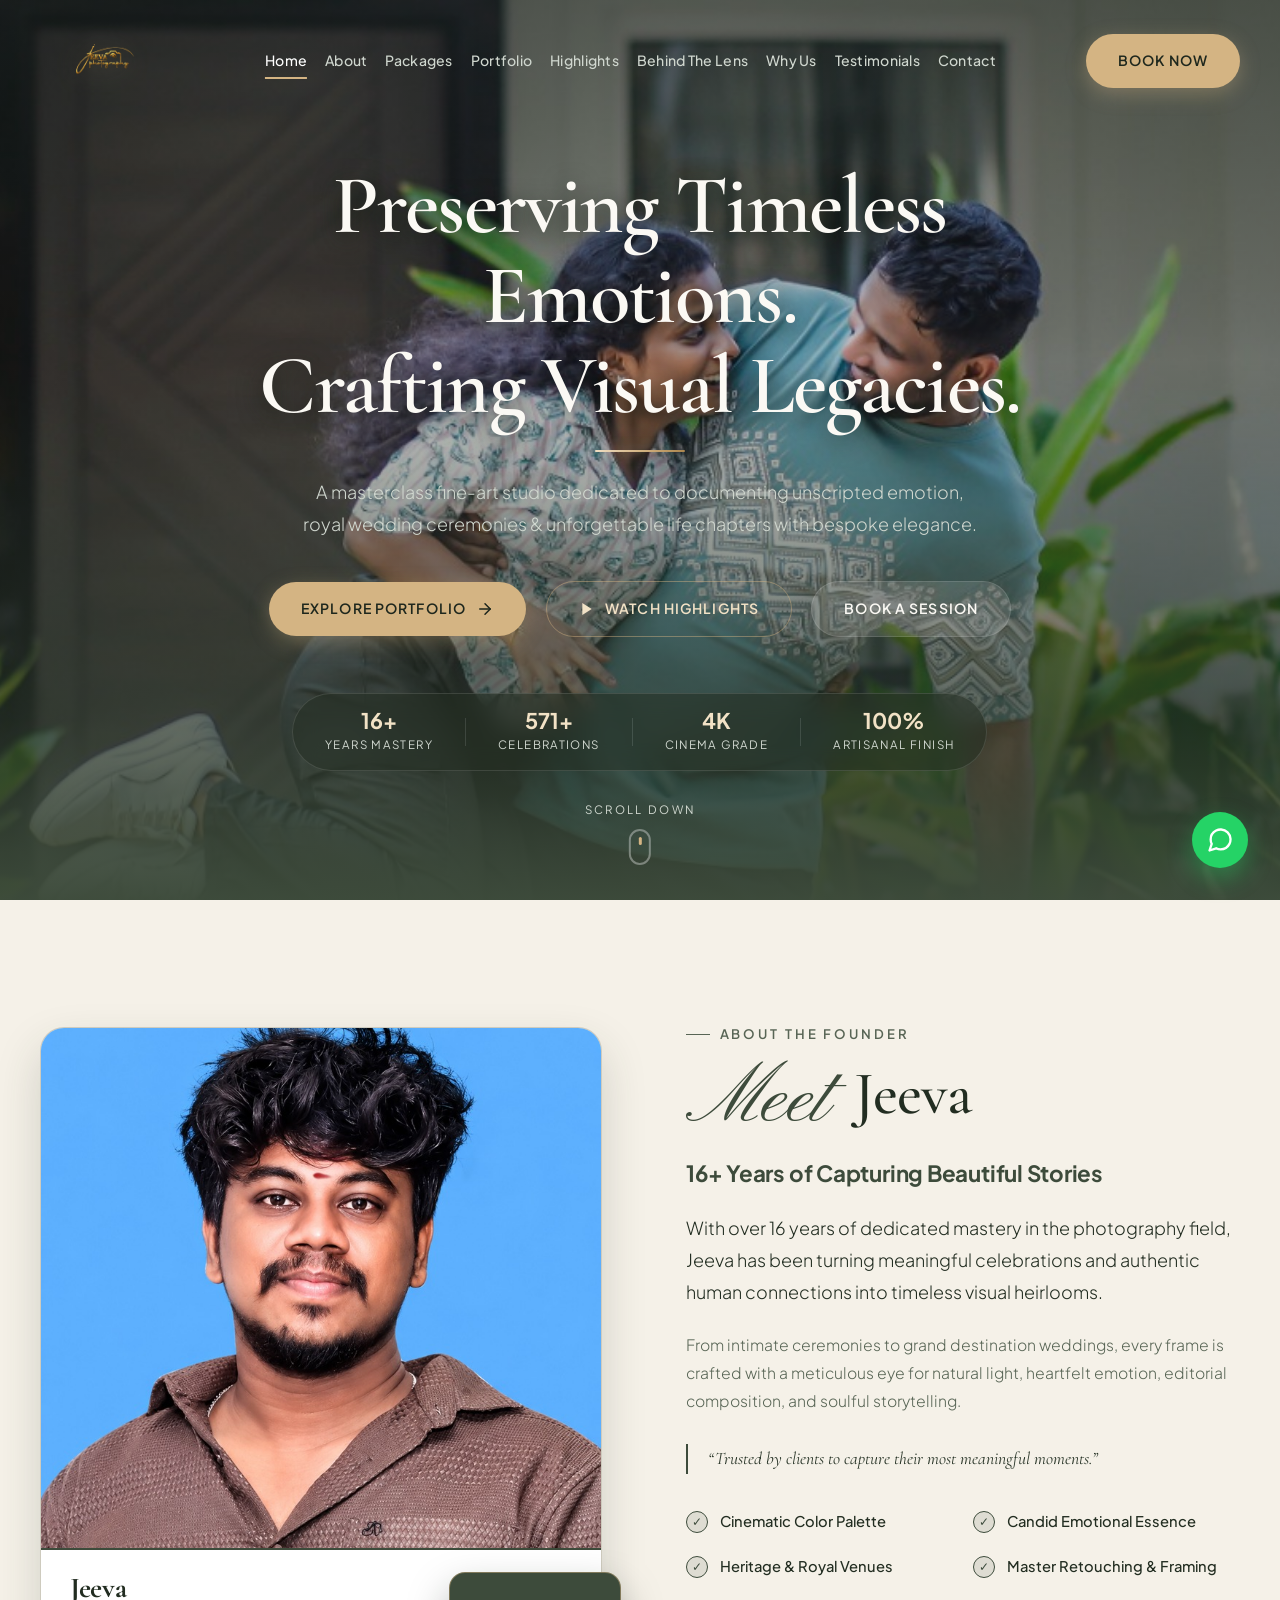
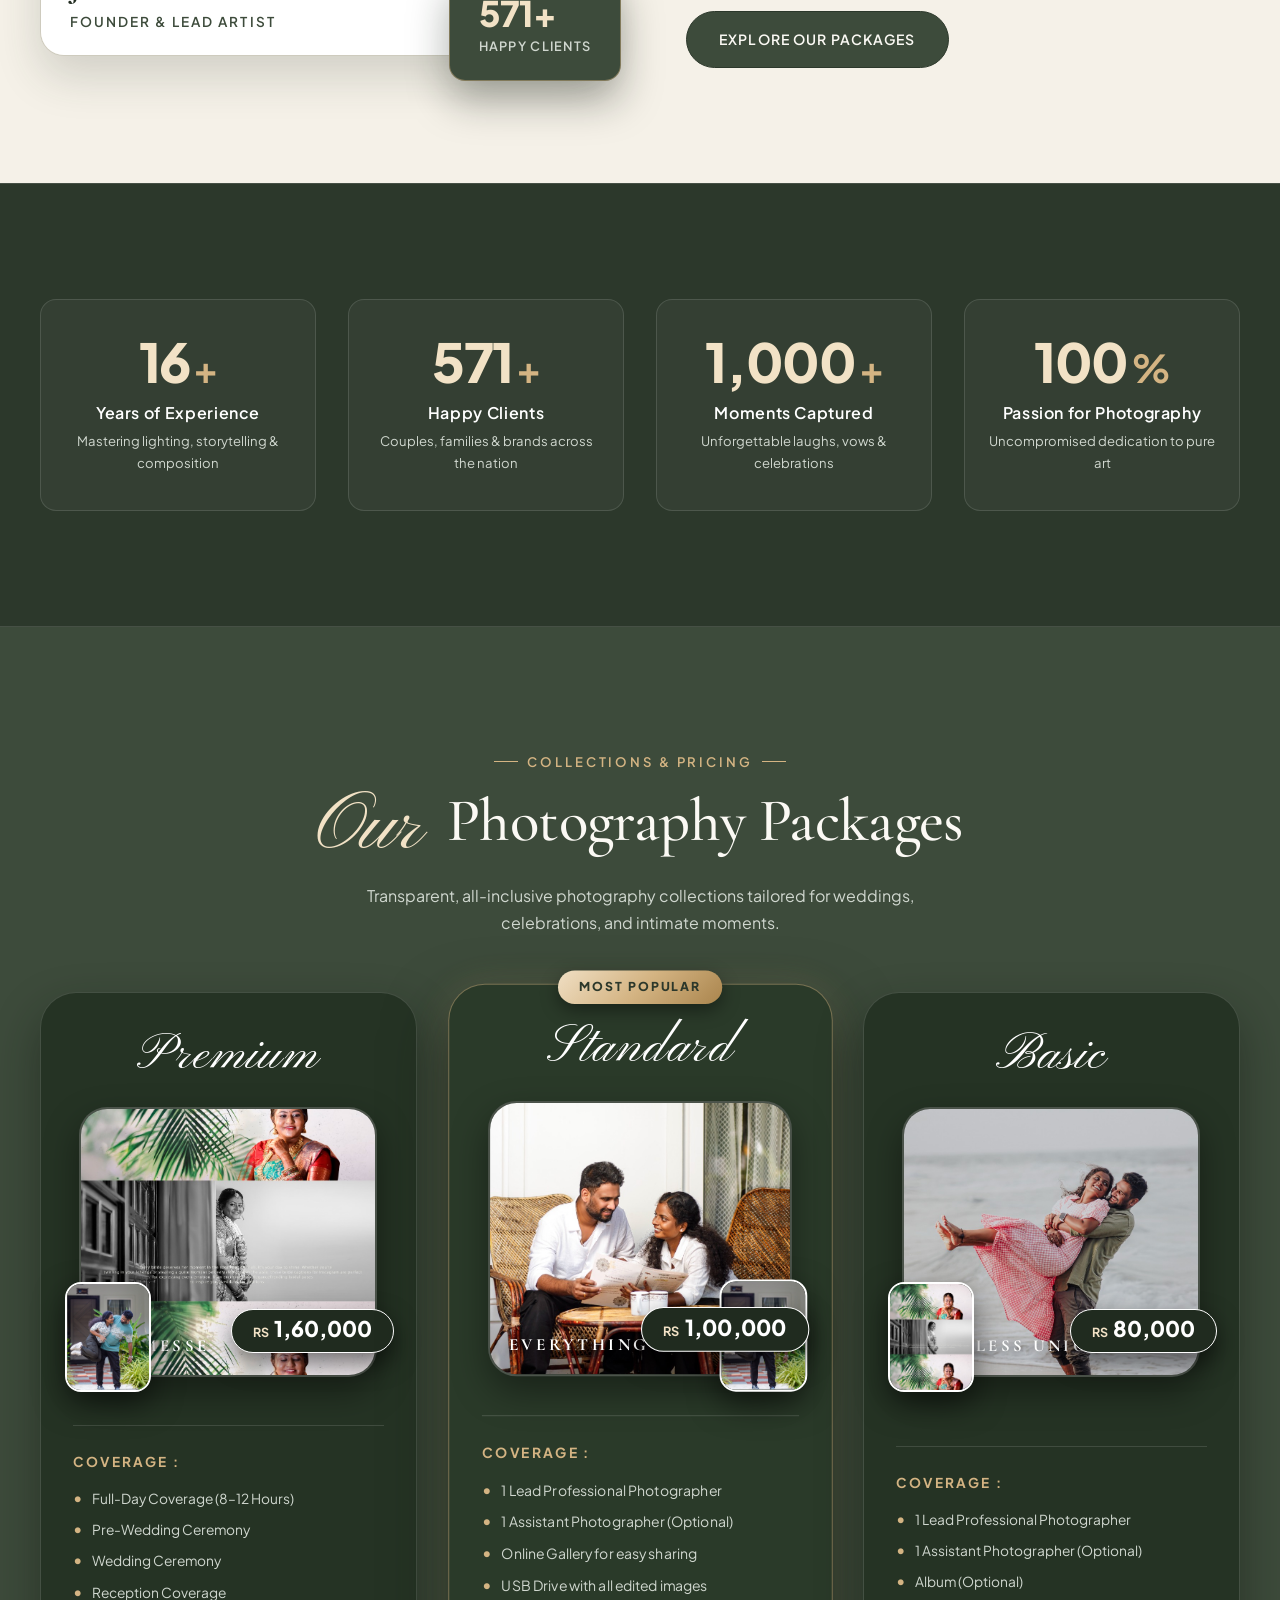
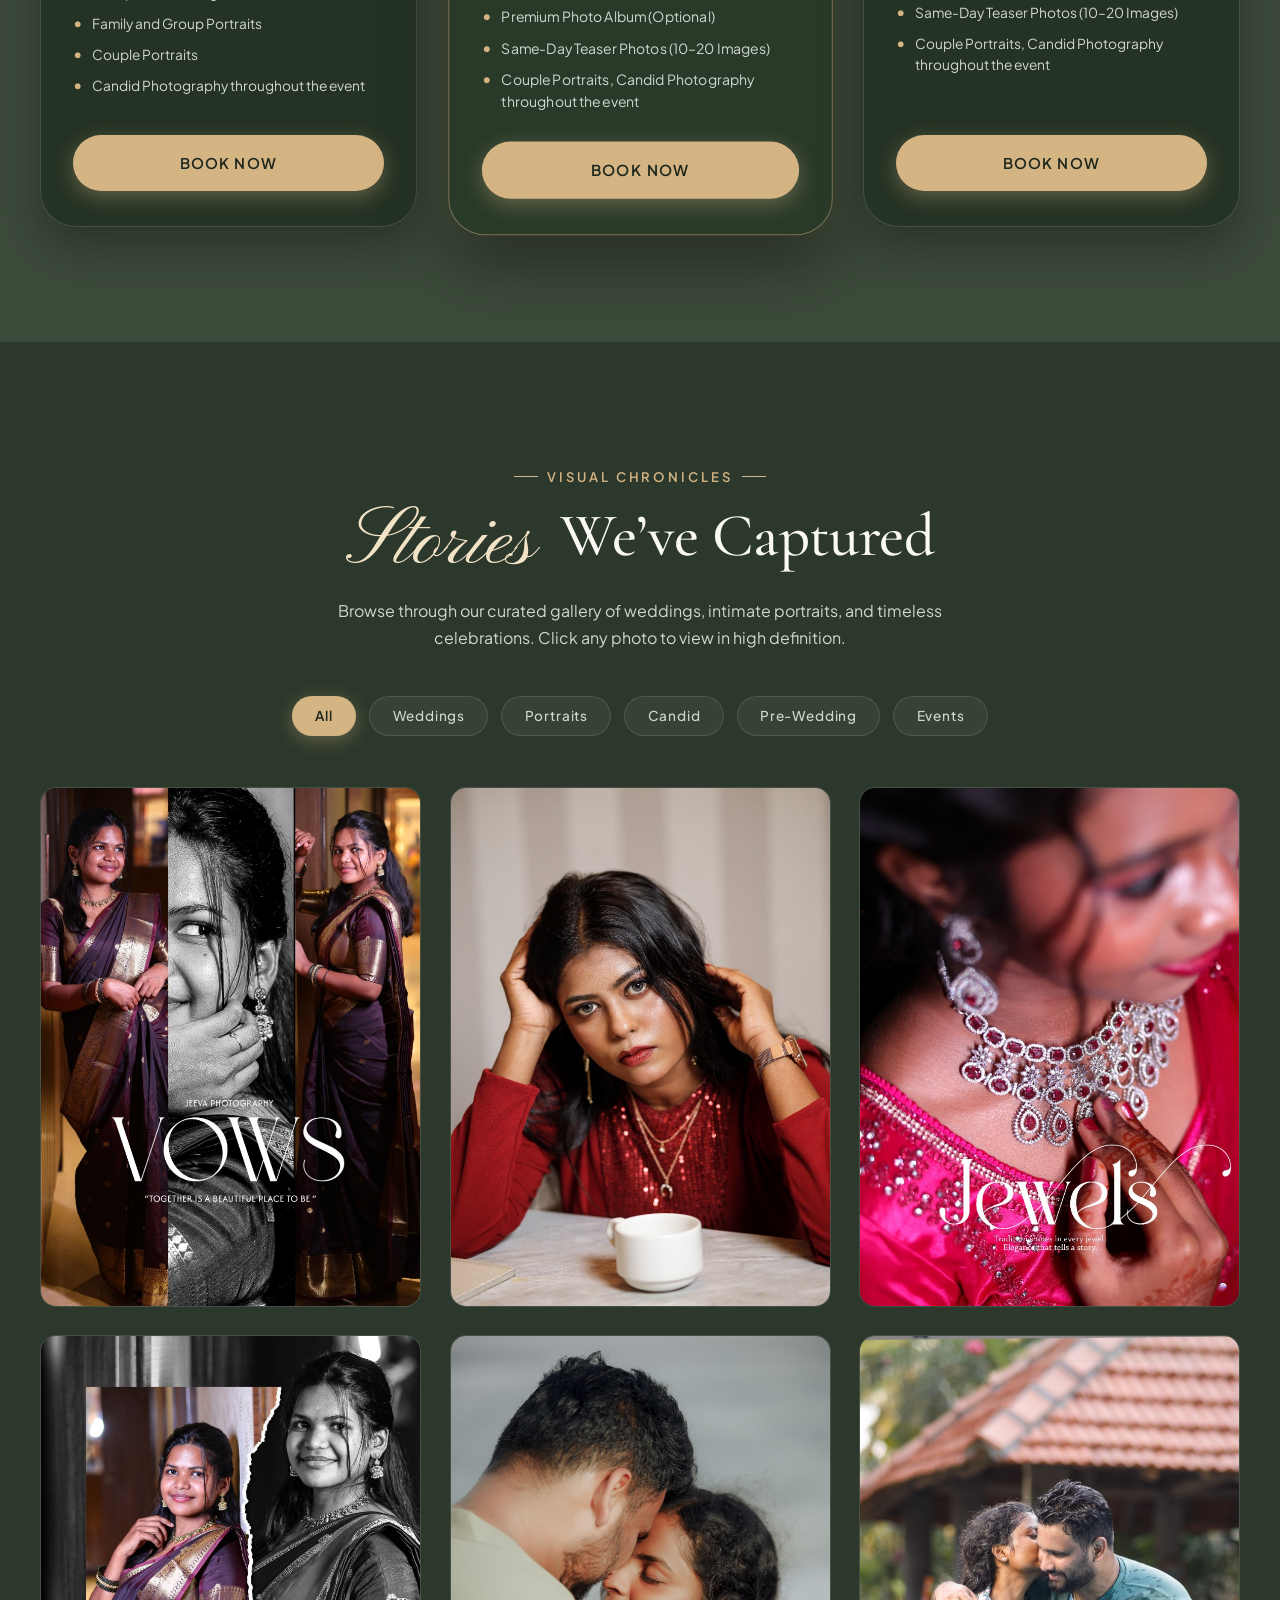
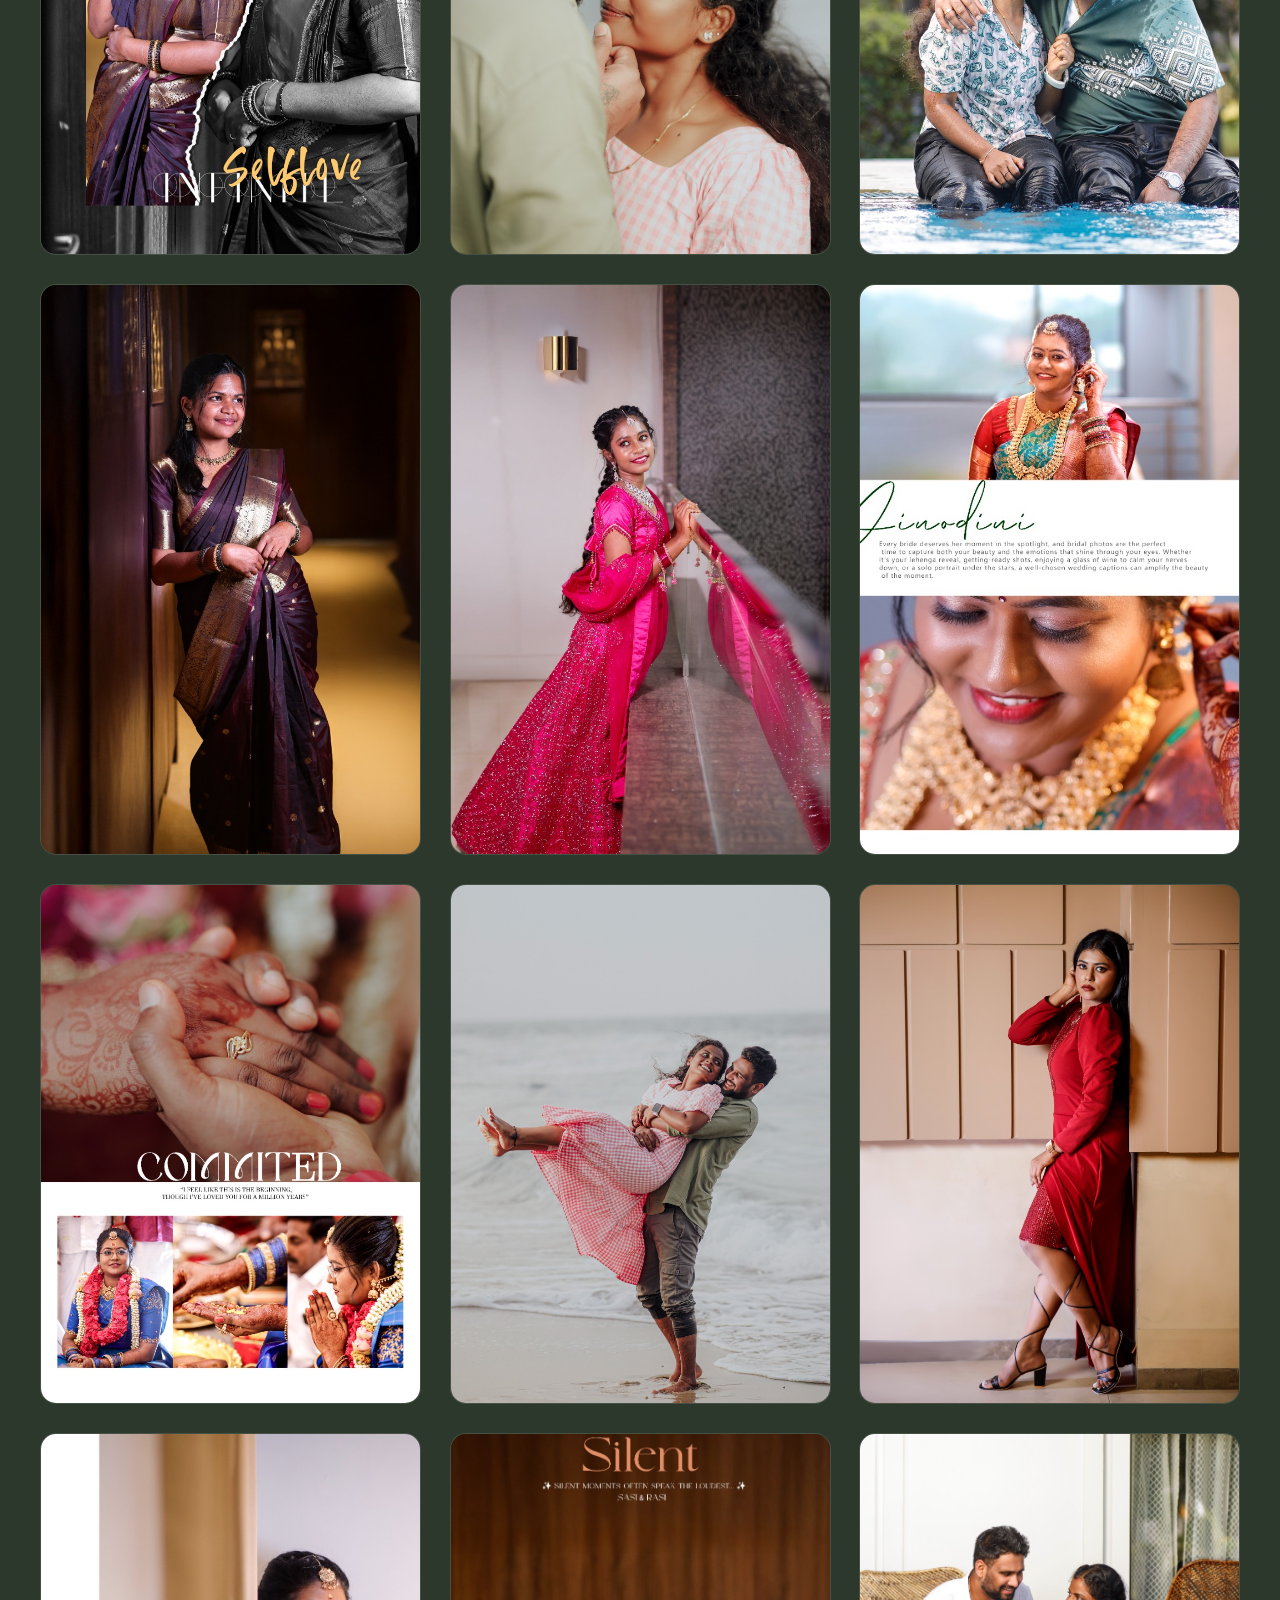
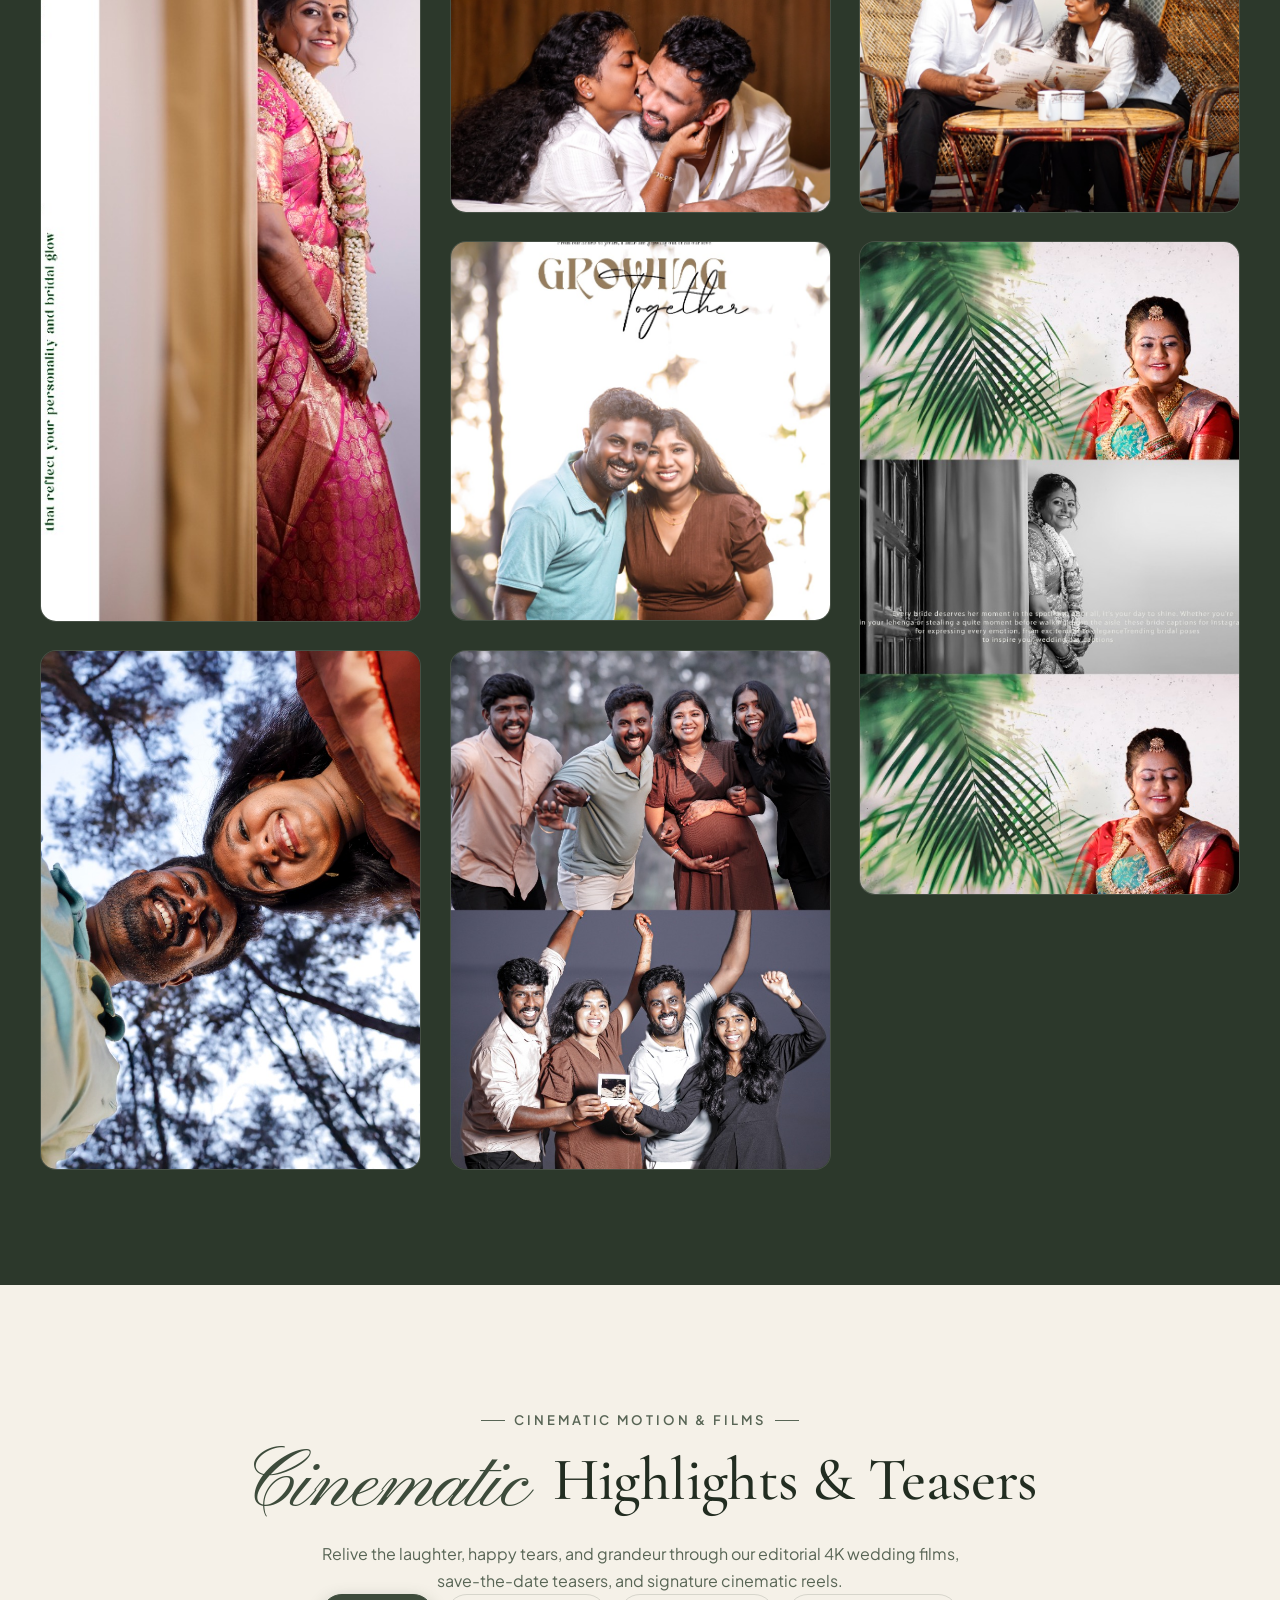
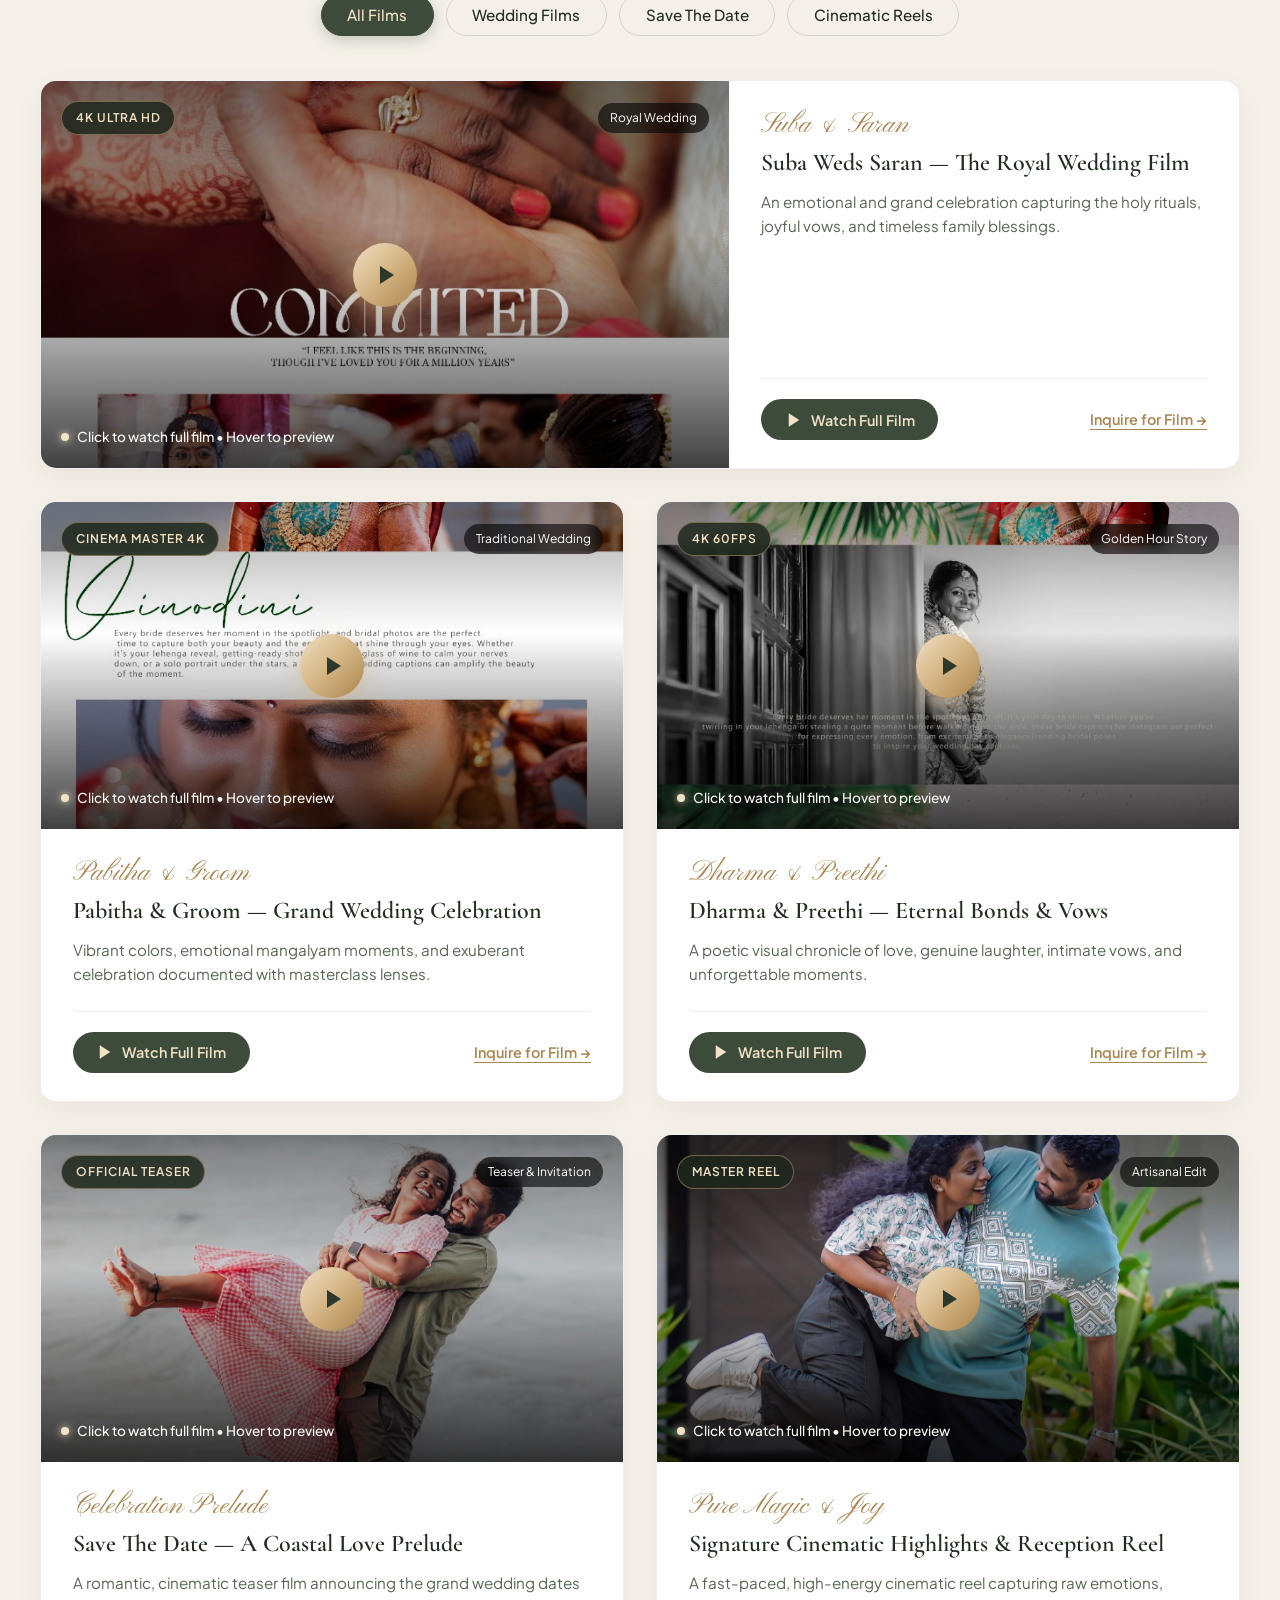
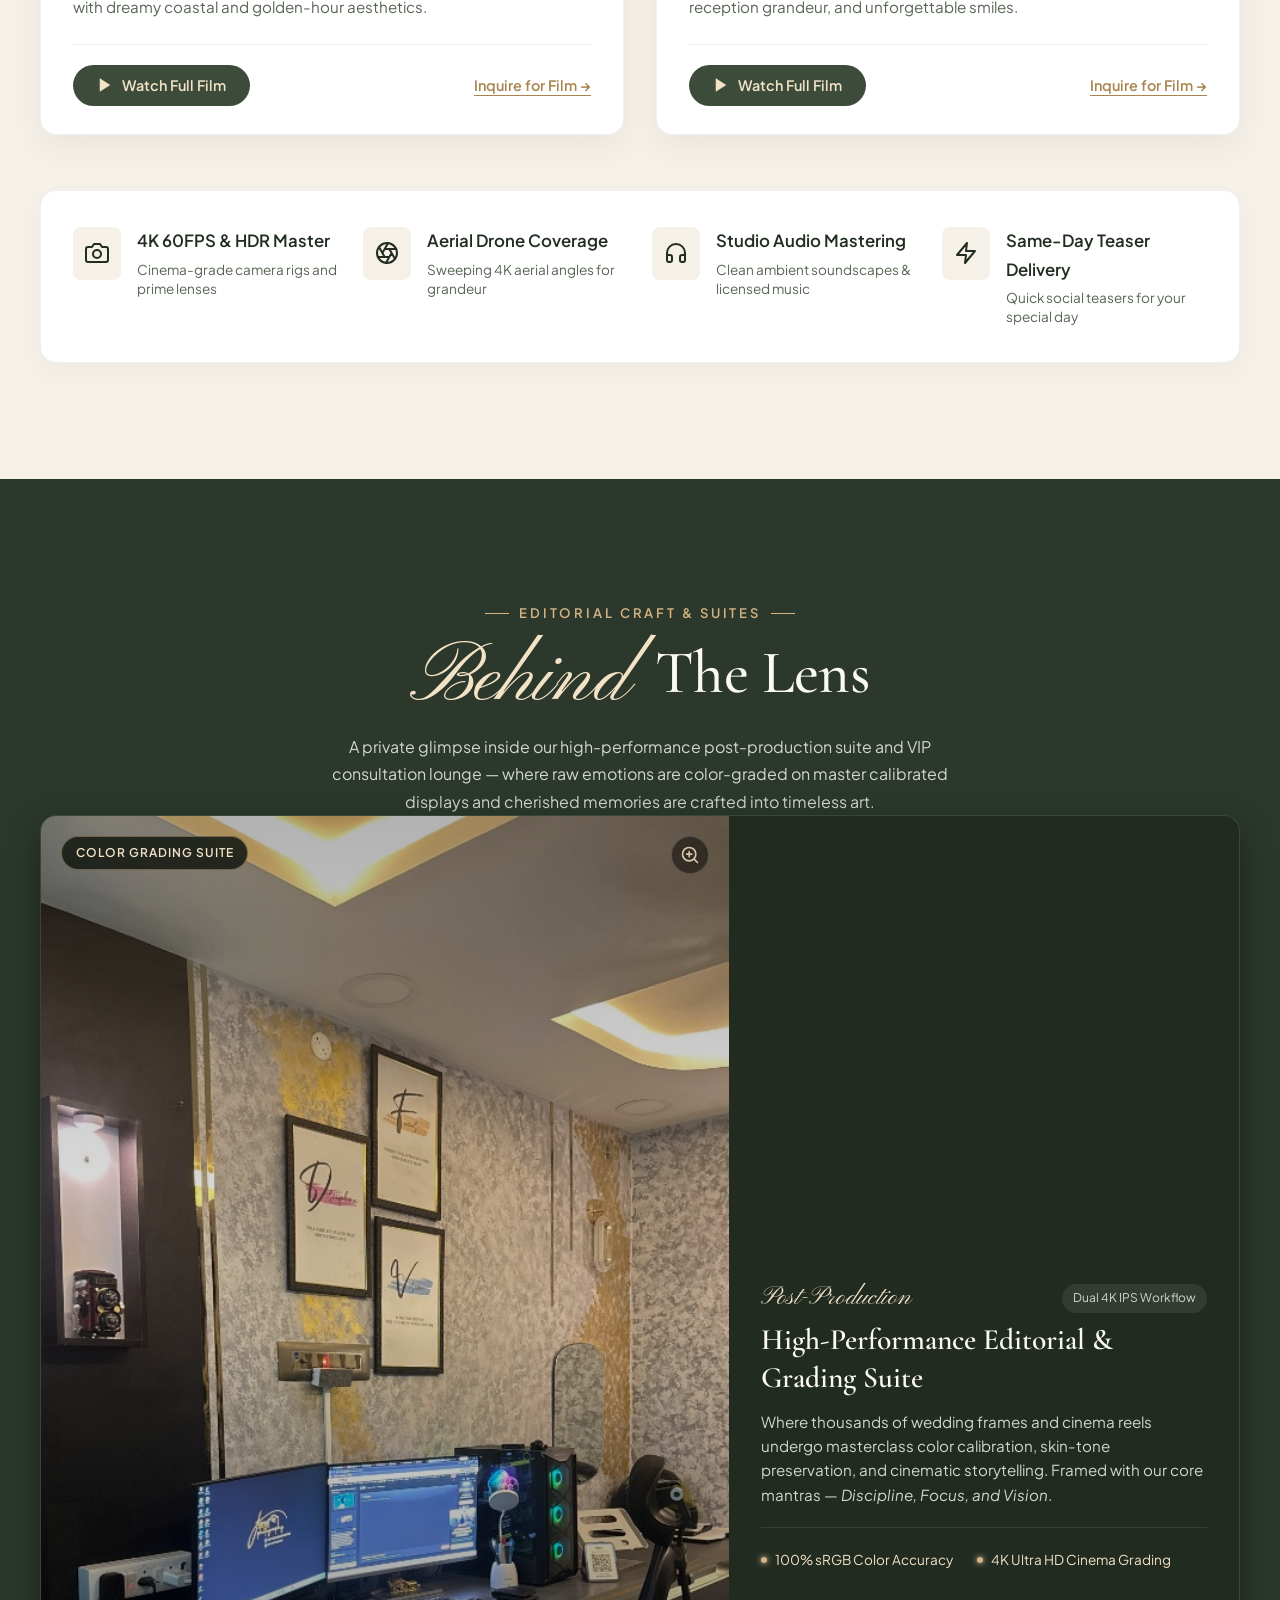
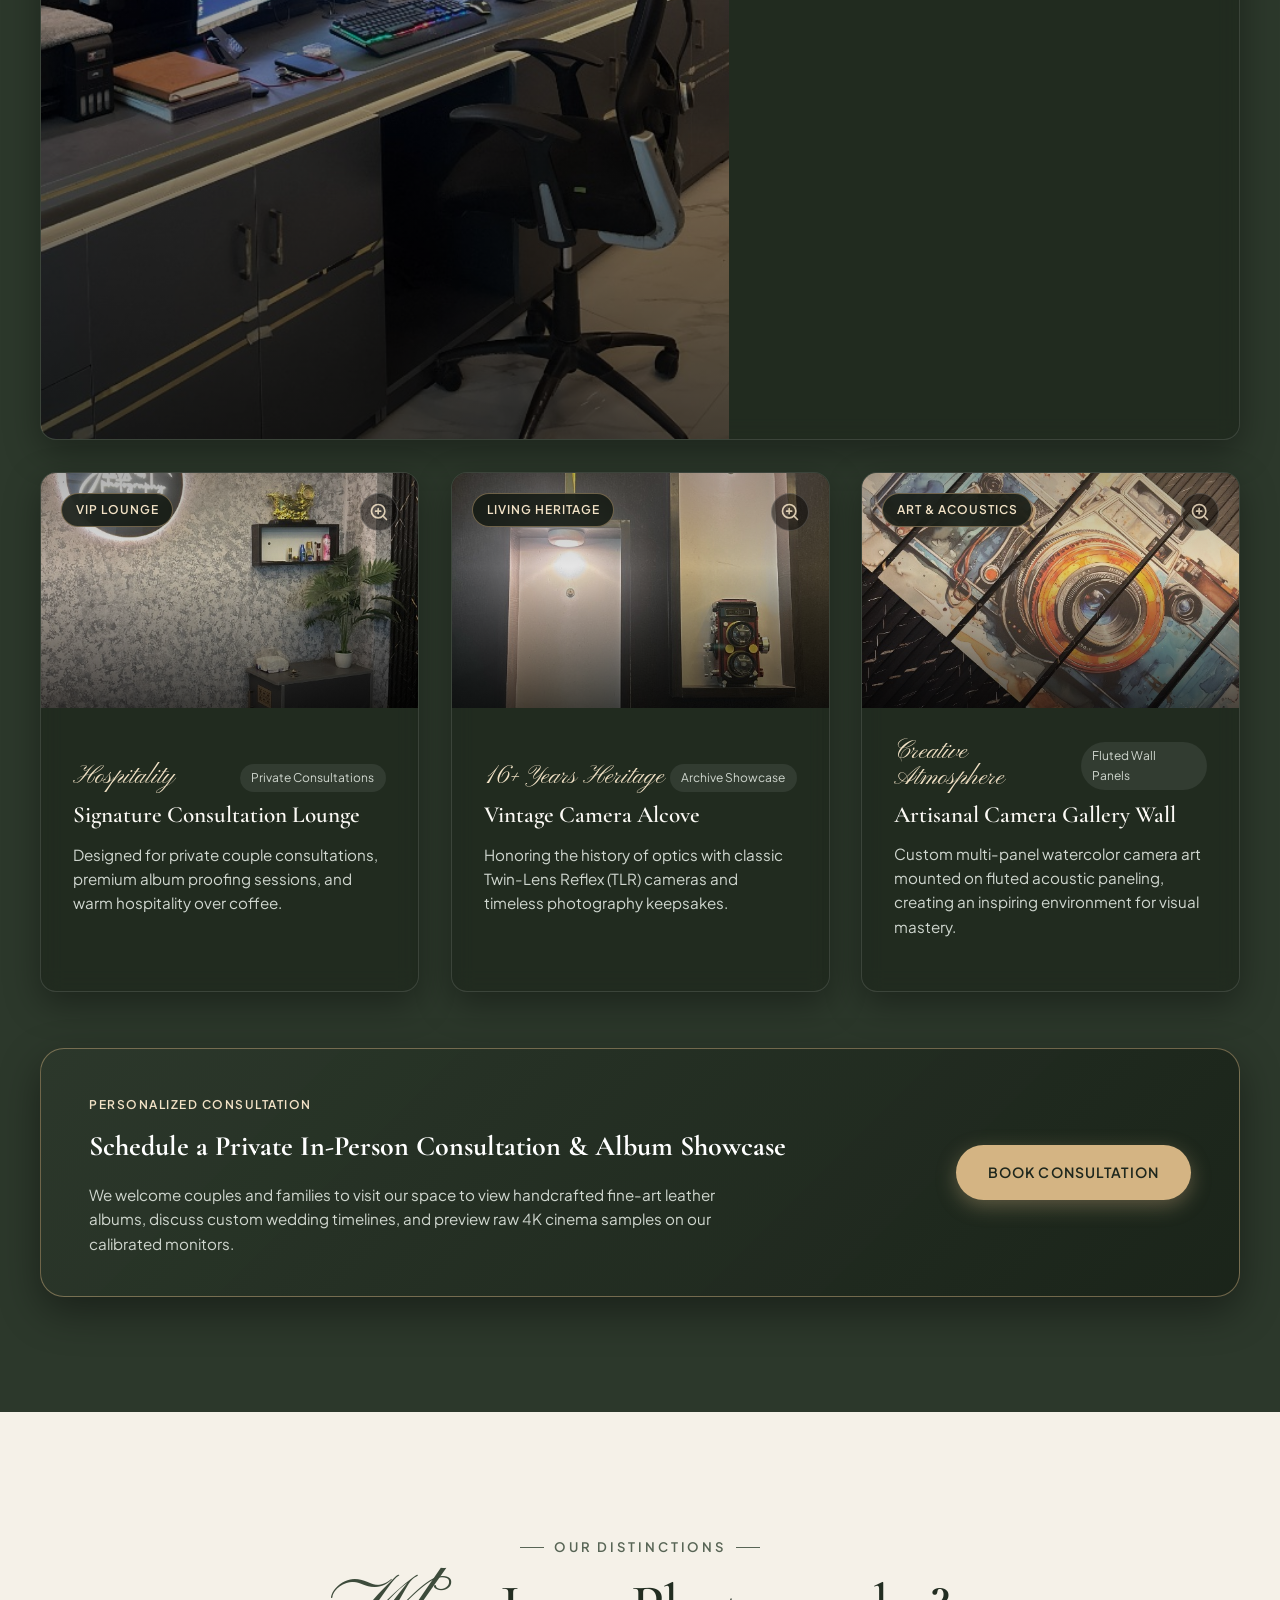
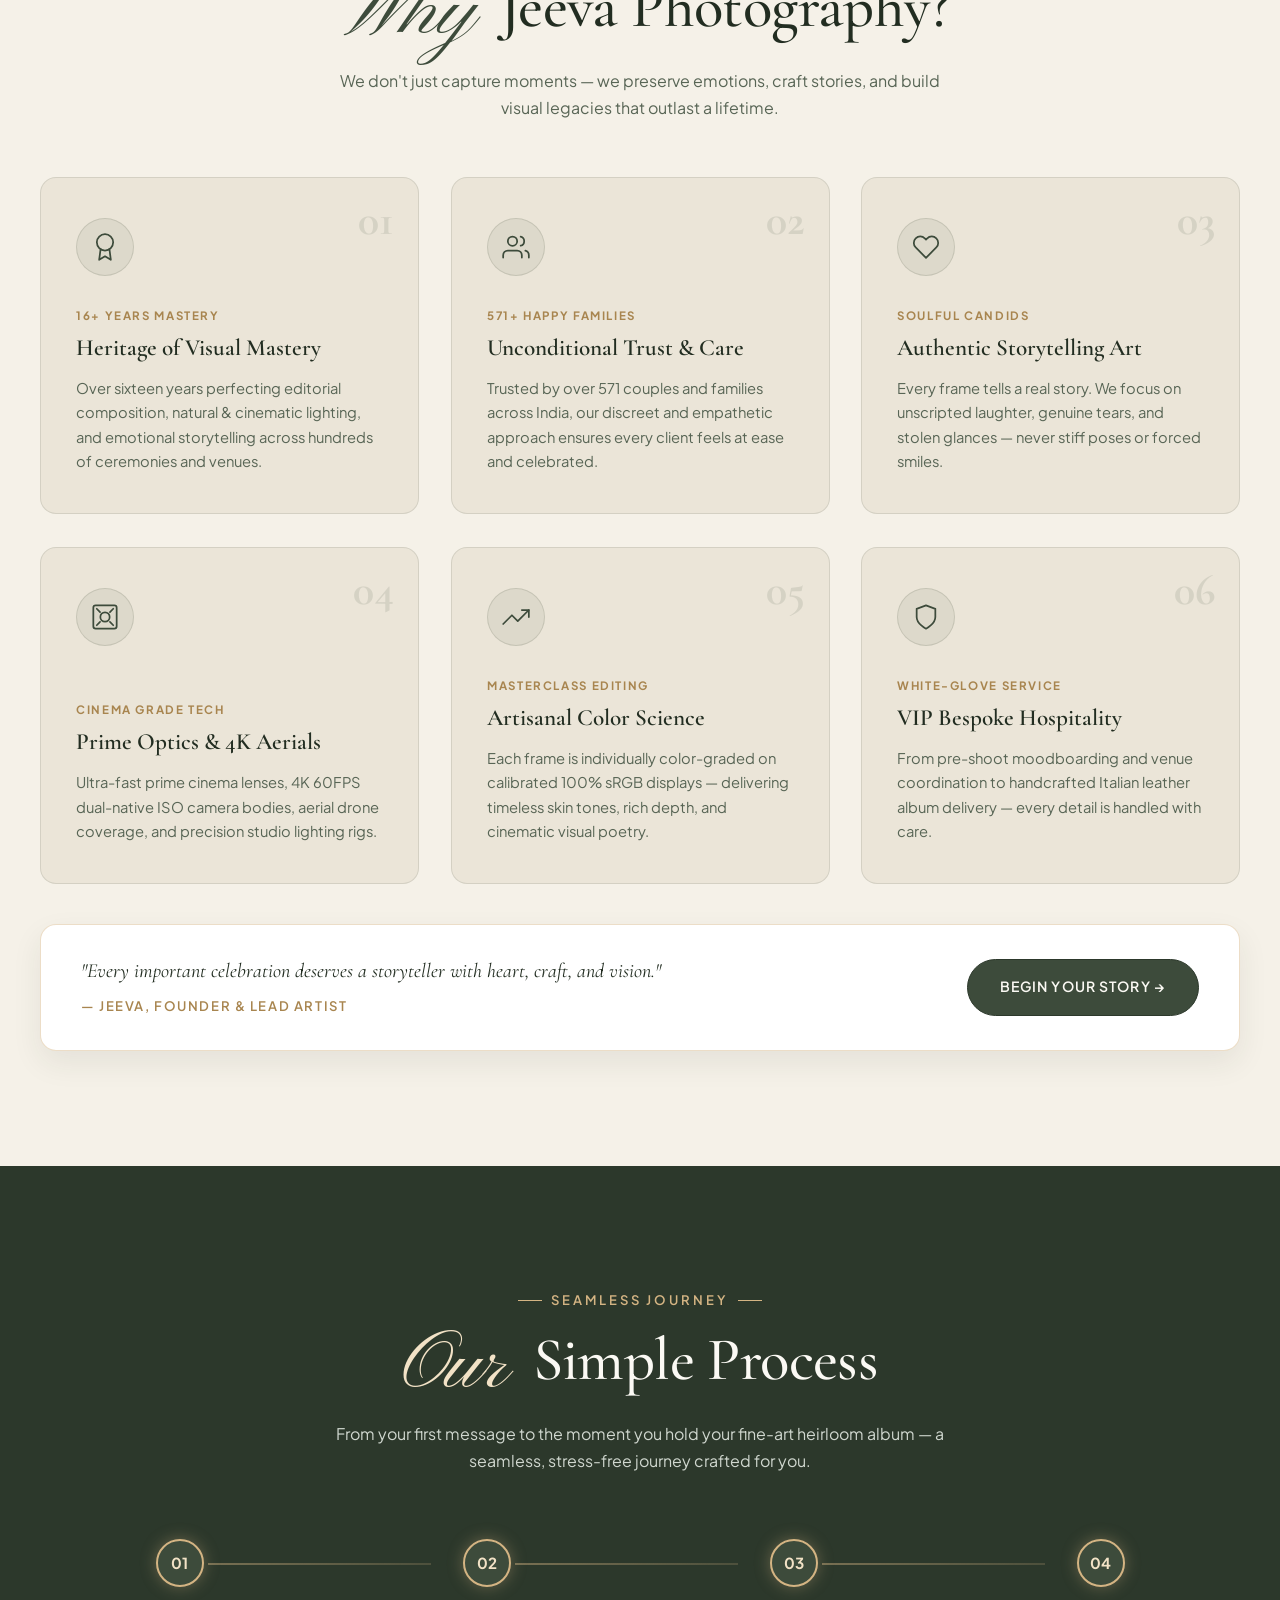
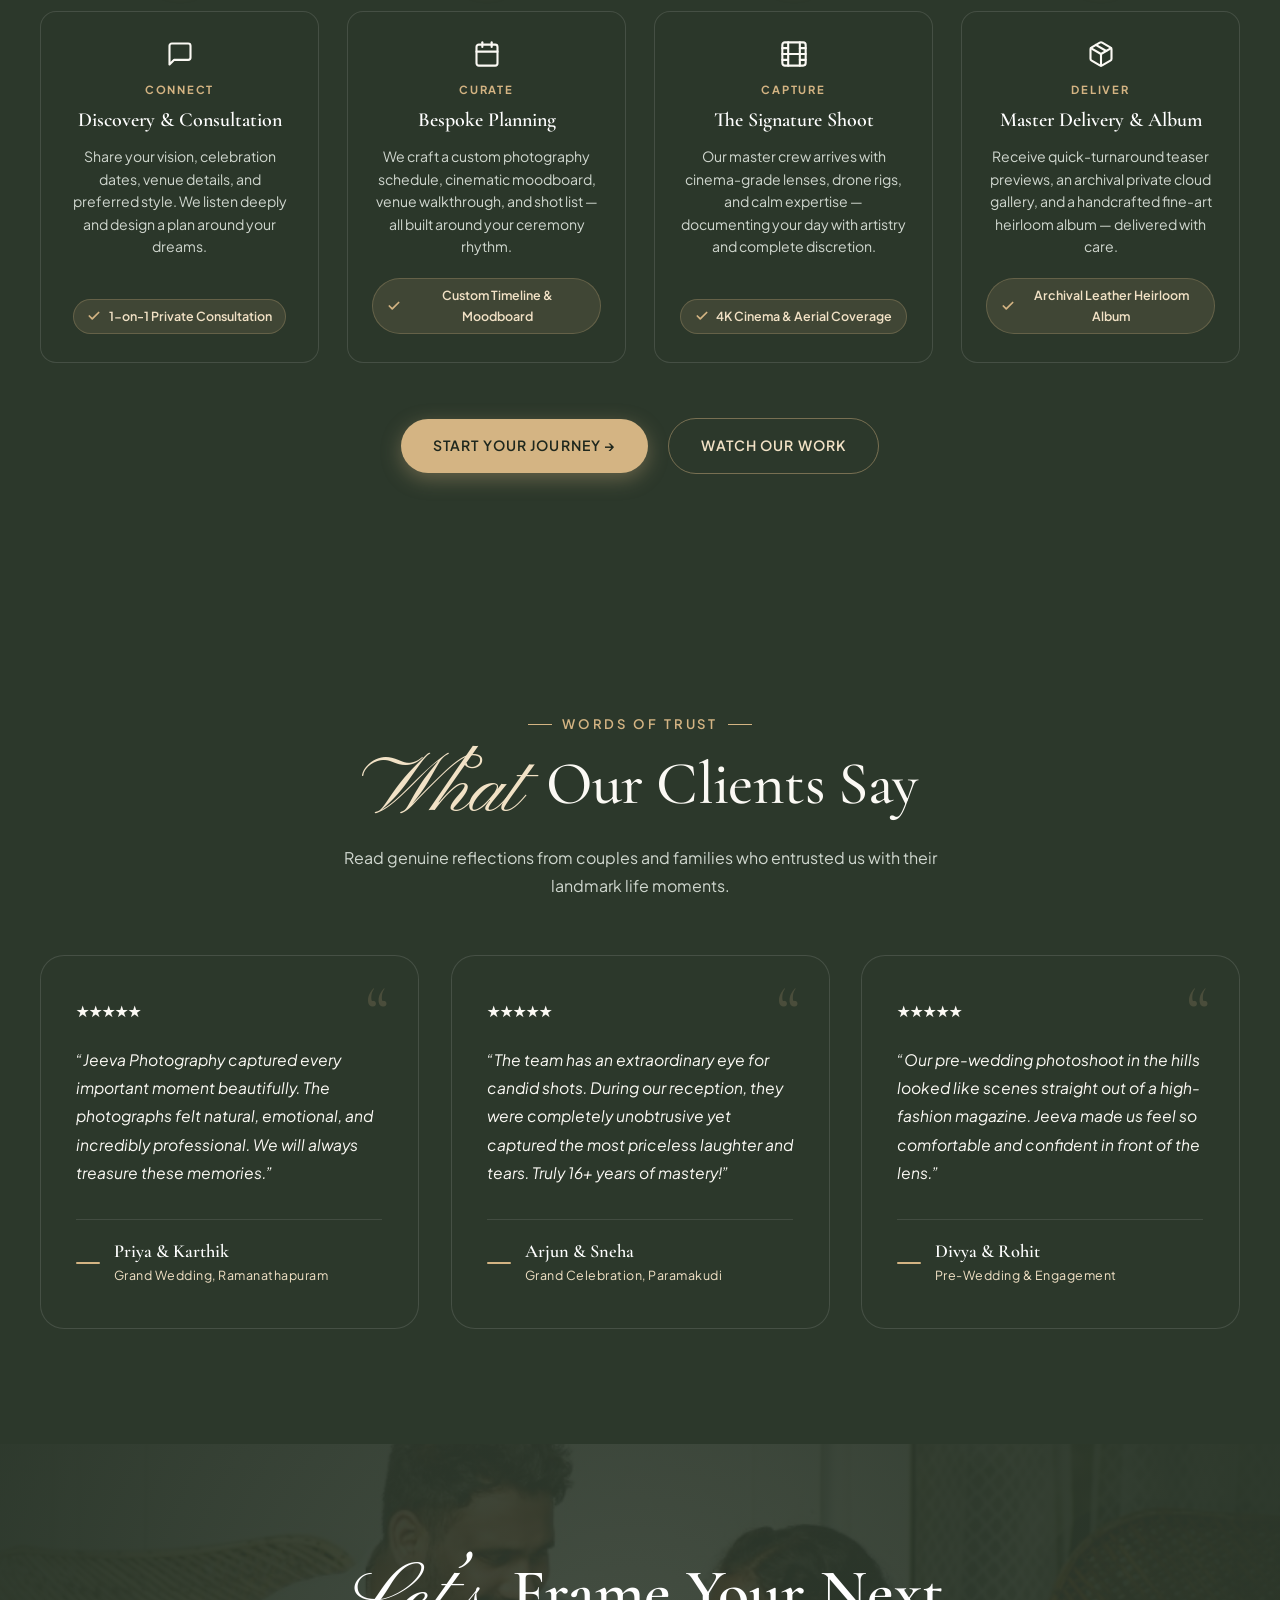
==== index.html @ 40f2ad57 "Add files via upload" ====
<!DOCTYPE html>
<html lang="en">
<head>
  <meta charset="UTF-8" />
  <meta name="viewport" content="width=device-width, initial-scale=1.0" />
  <title>Jeeva Photography | Fine-Art Wedding & Editorial Photography Studio</title>
  <meta name="description" content="Jeeva Photography - Preserving Timeless Emotions & Crafting Visual Legacies. 16+ Years of visual mastery and 571+ happy celebrations documented with editorial elegance." />
  <meta name="keywords" content="Jeeva Photography, luxury wedding photographer, bridal photography, candid photographer, pre-wedding shoot, event photography studio" />
  
  <!-- Favicon -->
  <link rel="icon" href="data:image/svg+xml,<svg xmlns='http://www.w3.org/2000/svg' viewBox='0 0 100 100'><text y='.9em' font-size='90' fill='%23d4b483'>JP</text></svg>" />

  <!-- Google Fonts: Cormorant Garamond + Playfair Display + Pinyon Script + Plus Jakarta Sans -->
  <link rel="preconnect" href="https://fonts.googleapis.com" />
  <link rel="preconnect" href="https://fonts.gstatic.com" crossorigin />
  <link href="https://fonts.googleapis.com/css2?family=Cormorant+Garamond:ital,wght@0,400;0,500;0,600;0,700;1,400;1,600;1,700&family=Playfair+Display:ital,wght@0,400;0,600;0,700;1,400;1,600&family=Pinyon+Script&family=Plus+Jakarta+Sans:wght@300;400;500;600;700&display=swap" rel="stylesheet" />

  <!-- Stylesheets -->
  <link rel="stylesheet" href="css/animations.css" />
  <link rel="stylesheet" href="css/style.css" />
</head>
<body>

  <!-- ================= HEADER & NAVIGATION ================= -->
  <header class="site-header" id="siteHeader">
    <div class="container nav-container">
      <a href="#hero" class="brand-logo" aria-label="Jeeva Photography Home">
        <img src="images/logo.png" alt="Jeeva Photography Official Logo" class="brand-logo-img" />
      </a>

      <nav class="nav-menu" id="navMenu">
        <a href="#hero" class="nav-link active">Home</a>
        <a href="#about" class="nav-link">About</a>
        <a href="#packages" class="nav-link">Packages</a>
        <a href="#portfolio" class="nav-link">Portfolio</a>
        <a href="#highlights" class="nav-link">Highlights</a>
        <a href="#behind-the-lens" class="nav-link">Behind The Lens</a>
        <a href="#why-choose" class="nav-link">Why Us</a>
        <a href="#testimonials" class="nav-link">Testimonials</a>
        <a href="#contact" class="nav-link">Contact</a>

      </nav>

      <div class="nav-actions">
        <a href="#contact" class="btn btn-primary">Book Now</a>
        <button class="mobile-menu-toggle" id="mobileMenuToggle" aria-label="Toggle navigation menu">
          <span></span>
          <span></span>
          <span></span>
        </button>
      </div>
    </div>
  </header>

  <!-- ================= 1. HERO SECTION ================= -->
  <section class="hero-section" id="hero">
    <div class="hero-background" id="heroBackground">
      <div class="hero-slide active">
        <img 
          src="images/hero-slide-1.jpg" 
          alt="Jeeva Photography Couple Candid" 
          class="hero-bg-img" 
        />
      </div>
      <div class="hero-slide">
        <img 
          src="images/hero-slide-2.jpg" 
          alt="Jeeva Photography Bridal & Traditional Moments" 
          class="hero-bg-img" 
        />
      </div>
      <div class="hero-slide">
        <img 
          src="images/hero-slide-3.jpg" 
          alt="Jeeva Photography Growing Together" 
          class="hero-bg-img" 
        />
      </div>
      <div class="hero-overlay"></div>
    </div>

    <div class="container hero-content">
      



      <h1 class="hero-title reveal reveal-delay-2">
        Preserving Timeless Emotions.<br />
        <span class="highlight">Crafting Visual Legacies.</span>
      </h1>

      <div class="hero-divider reveal reveal-delay-2"></div>

      <p class="hero-subtitle reveal reveal-delay-3">
        A masterclass fine-art studio dedicated to documenting unscripted emotion, royal wedding ceremonies &amp; unforgettable life chapters with bespoke elegance.
      </p>

      <div class="hero-buttons reveal reveal-delay-4">
        <a href="#portfolio" class="btn btn-primary">
          <span>Explore Portfolio</span>
          <svg width="18" height="18" viewBox="0 0 24 24" fill="none" stroke="currentColor" stroke-width="2" stroke-linecap="round" stroke-linejoin="round"><line x1="5" y1="12" x2="19" y2="12"></line><polyline points="12 5 19 12 12 19"></polyline></svg>
        </a>
        <a href="#highlights" class="btn btn-outline-gold">
          <svg width="16" height="16" viewBox="0 0 24 24" fill="currentColor"><polygon points="5 3 19 12 5 21 5 3"></polygon></svg>
          <span>Watch Highlights</span>
        </a>
        <a href="#contact" class="btn btn-secondary">
          <span>Book a Session</span>
        </a>
      </div>

      <!-- Quick Trust Indicators on Hero -->
      <div class="hero-trust-bar reveal reveal-delay-4">
        <div class="hero-trust-item">
          <span class="trust-num">16+</span>
          <span class="trust-lbl">Years Mastery</span>
        </div>
        <div class="hero-trust-sep"></div>
        <div class="hero-trust-item">
          <span class="trust-num">571+</span>
          <span class="trust-lbl">Celebrations</span>
        </div>
        <div class="hero-trust-sep"></div>
        <div class="hero-trust-item">
          <span class="trust-num">4K</span>
          <span class="trust-lbl">Cinema Grade</span>
        </div>
        <div class="hero-trust-sep"></div>
        <div class="hero-trust-item">
          <span class="trust-num">100%</span>
          <span class="trust-lbl">Artisanal Finish</span>
        </div>
      </div>
    </div>

    <a href="#about" class="hero-scroll-indicator" aria-label="Scroll down to About section">
      <span>Scroll Down</span>
      <div class="scroll-mouse">
        <div class="scroll-wheel"></div>
      </div>
    </a>
  </section>


  <!-- ================= 2. INTRODUCTION / ABOUT SECTION (Warm Linen / Cream) ================= -->
  <section class="section-pad theme-cream" id="about">
    <div class="container">
      <div class="about-grid">
        
        <!-- Left Image Composition (Founder Portrait) -->
        <div class="about-image-wrapper reveal">
          <div class="founder-portrait-frame">
            <img 
              src="images/founder.jpg" 
              alt="Jeeva - Founder & Master Photographer at Jeeva Photography" 
              class="about-img-main" 
            />
            <div class="founder-caption-card">
              <h4 class="founder-name">Jeeva</h4>
              <p class="founder-role">Founder & Lead Artist</p>
            </div>
          </div>
          <div class="about-floating-badge">
            <span class="badge-num">571+</span>
            <span class="badge-label">Happy Clients</span>
          </div>
        </div>

        <!-- Right Story Content -->
        <div class="about-text-content reveal reveal-delay-1">
          <span class="section-tag">About The Founder</span>
          <h2 class="section-heading">
            <span class="script-accent">Meet</span> Jeeva
          </h2>
          <h3 style="font-family: var(--font-sans); font-size: 1.4rem; color: var(--bg-green-primary); margin-bottom: 1.2rem; font-weight: 700; letter-spacing: -0.01em;">
            16+ Years of Capturing Beautiful Stories
          </h3>
          <p class="about-lead-text">
            With over 16 years of dedicated mastery in the photography field, Jeeva has been turning meaningful celebrations and authentic human connections into timeless visual heirlooms.
          </p>
          <p class="about-lead-text" style="color: var(--text-dark-muted); font-size: 0.98rem;">
            From intimate ceremonies to grand destination weddings, every frame is crafted with a meticulous eye for natural light, heartfelt emotion, editorial composition, and soulful storytelling.
          </p>

          <div class="about-quote-box">
            “Trusted by clients to capture their most meaningful moments.”
          </div>

          <div class="about-features-list">
            <div class="about-feature-item">
              <span class="feature-check-icon">✓</span>
              <span class="feature-item-text">Cinematic Color Palette</span>
            </div>
            <div class="about-feature-item">
              <span class="feature-check-icon">✓</span>
              <span class="feature-item-text">Candid Emotional Essence</span>
            </div>
            <div class="about-feature-item">
              <span class="feature-check-icon">✓</span>
              <span class="feature-item-text">Heritage & Royal Venues</span>
            </div>
            <div class="about-feature-item">
              <span class="feature-check-icon">✓</span>
              <span class="feature-item-text">Master Retouching & Framing</span>
            </div>
          </div>

          <a href="#packages" class="btn btn-cream-dark">Explore Our Packages</a>
        </div>

      </div>
    </div>
  </section>

  <!-- ================= 3. EXPERIENCE / STATS SECTION (Deep Olive Green) ================= -->
  <section class="section-pad stats-section theme-green-dark" id="stats">
    <div class="container">
      <div class="stats-grid">
        
        <div class="stat-card reveal">
          <div class="stat-number-wrapper">
            <span class="stat-number" data-target="16">0</span>
            <span class="stat-suffix">+</span>
          </div>
          <h3 class="stat-title">Years of Experience</h3>
          <p class="stat-desc">Mastering lighting, storytelling & composition</p>
        </div>

        <div class="stat-card reveal reveal-delay-1">
          <div class="stat-number-wrapper">
            <span class="stat-number" data-target="571">0</span>
            <span class="stat-suffix">+</span>
          </div>
          <h3 class="stat-title">Happy Clients</h3>
          <p class="stat-desc">Couples, families & brands across the nation</p>
        </div>

        <div class="stat-card reveal reveal-delay-2">
          <div class="stat-number-wrapper">
            <span class="stat-number" data-target="1000">0</span>
            <span class="stat-suffix">+</span>
          </div>
          <h3 class="stat-title">Moments Captured</h3>
          <p class="stat-desc">Unforgettable laughs, vows & celebrations</p>
        </div>

        <div class="stat-card reveal reveal-delay-3">
          <div class="stat-number-wrapper">
            <span class="stat-number" data-target="100">0</span>
            <span class="stat-suffix">%</span>
          </div>
          <h3 class="stat-title">Passion for Photography</h3>
          <p class="stat-desc">Uncompromised dedication to pure art</p>
        </div>

      </div>
    </div>
  </section>

  <!-- ================= 4. PACKAGES & PRICING SECTION (Rich Olive Green) ================= -->
  <section class="section-pad theme-green" id="packages">
    <div class="container">
      <div class="text-center">
        <span class="section-tag">Collections & Pricing</span>
        <h2 class="section-heading"><span class="script-accent">Our</span> Photography Packages</h2>
        <p class="section-subtext">
          Transparent, all-inclusive photography collections tailored for weddings, celebrations, and intimate moments.
        </p>
      </div>

      <div class="packages-grid" id="packagesGridContainer">
        
        <!-- Package 1: Premium -->
        <div class="package-card reveal" data-package="Premium Package - Rs 1,60,000">
          <h3 class="package-script-title">Premium</h3>
          
          <div class="package-photo-frame">
            <div class="pkg-main-wrap">
              <img 
                src="images/hero-slide-2.jpg" 
                alt="Jeeva Photography Premium Bridal Shoot" 
                class="pkg-main-img" 
                loading="lazy"
              />
              <div class="pkg-badge-overlay">PROMESSE</div>
            </div>
            <div class="pkg-floating-thumb">
              <img src="images/hero-slide-1.jpg" alt="Grace Couple Story" loading="lazy" />
            </div>
            <div class="pkg-price-pill">
              <span class="price-currency">Rs</span>
              <span class="price-amount">1,60,000</span>
            </div>
          </div>

          <div class="package-coverage-box">
            <h4 class="package-coverage-title">COVERAGE :</h4>
            <ul class="package-features-list">
              <li>Full-Day Coverage (8–12 Hours)</li>
              <li>Pre-Wedding Ceremony</li>
              <li>Wedding Ceremony</li>
              <li>Reception Coverage</li>
              <li>Family and Group Portraits</li>
              <li>Couple Portraits</li>
              <li>Candid Photography throughout the event</li>
            </ul>
          </div>

          <div class="package-btn-wrap">
            <a href="#contact" class="btn btn-primary select-package-btn" data-package-val="Premium Package - Rs 1,60,000">Book Now</a>
          </div>
        </div>

        <!-- Package 2: Standard (Popular) -->
        <div class="package-card popular-card reveal reveal-delay-1" data-package="Standard Package - Rs 1,00,000">
          <div class="popular-badge-pill">Most Popular</div>
          <h3 class="package-script-title">Standard</h3>
          
          <div class="package-photo-frame">
            <div class="pkg-main-wrap">
              <img 
                src="images/hero-slide-3.jpg" 
                alt="Jeeva Photography Standard Couple Shoot" 
                class="pkg-main-img" 
                loading="lazy"
              />
              <div class="pkg-badge-overlay">EVERYTHING</div>
            </div>
            <div class="pkg-floating-thumb right-thumb">
              <img src="images/hero-slide-1.jpg" alt="Our Story Beach Frame" loading="lazy" />
            </div>
            <div class="pkg-price-pill">
              <span class="price-currency">Rs</span>
              <span class="price-amount">1,00,000</span>
            </div>
          </div>

          <div class="package-coverage-box">
            <h4 class="package-coverage-title">COVERAGE :</h4>
            <ul class="package-features-list">
              <li>1 Lead Professional Photographer</li>
              <li>1 Assistant Photographer (Optional)</li>
              <li>Online Gallery for easy sharing</li>
              <li>USB Drive with all edited images</li>
              <li>Premium Photo Album (Optional)</li>
              <li>Same-Day Teaser Photos (10–20 Images)</li>
              <li>Couple Portraits, Candid Photography throughout the event</li>
            </ul>
          </div>

          <div class="package-btn-wrap">
            <a href="#contact" class="btn btn-primary select-package-btn" data-package-val="Standard Package - Rs 1,00,000">Book Now</a>
          </div>
        </div>

        <!-- Package 3: Basic -->
        <div class="package-card reveal reveal-delay-2" data-package="Basic Package - Rs 80,000">
          <h3 class="package-script-title">Basic</h3>
          
          <div class="package-photo-frame">
            <div class="pkg-main-wrap">
              <img 
                src="images/pkg-basic-main.jpg" 
                alt="Jeeva Photography Basic Celebration" 
                class="pkg-main-img" 
                loading="lazy"
              />
              <div class="pkg-badge-overlay">TIMELESS UNION</div>
            </div>
            <div class="pkg-floating-thumb right-thumb">
              <img src="images/hero-slide-2.jpg" alt="Dreamscape Traditional Shoot" loading="lazy" />
            </div>
            <div class="pkg-price-pill">
              <span class="price-currency">Rs</span>
              <span class="price-amount">80,000</span>
            </div>
          </div>

          <div class="package-coverage-box">
            <h4 class="package-coverage-title">COVERAGE :</h4>
            <ul class="package-features-list">
              <li>1 Lead Professional Photographer</li>
              <li>1 Assistant Photographer (Optional)</li>
              <li>Album (Optional)</li>
              <li>Same-Day Teaser Photos (10–20 Images)</li>
              <li>Couple Portraits, Candid Photography throughout the event</li>
            </ul>
          </div>

          <div class="package-btn-wrap">
            <a href="#contact" class="btn btn-primary select-package-btn" data-package-val="Basic Package - Rs 80,000">Book Now</a>
          </div>
        </div>

      </div>
    </div>
  </section>

  <!-- ================= 5. FEATURED PORTFOLIO SECTION (Deep Olive Green) ================= -->
  <section class="section-pad theme-green-dark" id="portfolio">
    <div class="container">
      <div class="text-center">
        <span class="section-tag">Visual Chronicles</span>
        <h2 class="section-heading"><span class="script-accent">Stories</span> We’ve Captured</h2>
        <p class="section-subtext">
          Browse through our curated gallery of weddings, intimate portraits, and timeless celebrations. Click any photo to view in high definition.
        </p>
      </div>

      <!-- Category Filter Pills -->
      <div class="portfolio-filters reveal">
        <button class="filter-btn active" data-filter="all">All</button>
        <button class="filter-btn" data-filter="weddings">Weddings</button>
        <button class="filter-btn" data-filter="portraits">Portraits</button>
        <button class="filter-btn" data-filter="candid">Candid</button>
        <button class="filter-btn" data-filter="pre-wedding">Pre-Wedding</button>
        <button class="filter-btn" data-filter="events">Events</button>
      </div>

      <!-- Masonry Gallery Grid (Populated dynamically) -->
      <div class="portfolio-grid" id="portfolioGrid"></div>

    </div>
  </section>

  <!-- ================= 5.5 HIGHLIGHTS & CINEMATIC FILMS SECTION (Warm Linen / Cream) ================= -->
  <section class="section-pad theme-cream" id="highlights">
    <div class="container">
      <div class="text-center">
        <span class="section-tag">Cinematic Motion & Films</span>
        <h2 class="section-heading"><span class="script-accent">Cinematic</span> Highlights & Teasers</h2>
        <p class="section-subtext">
          Relive the laughter, happy tears, and grandeur through our editorial 4K wedding films, save-the-date teasers, and signature cinematic reels.
        </p>
      </div>

      <!-- Video Filter Pills -->
      <div class="video-filters reveal">
        <button class="video-filter-btn active" data-filter="all">All Films</button>
        <button class="video-filter-btn" data-filter="wedding-films">Wedding Films</button>
        <button class="video-filter-btn" data-filter="save-the-date">Save The Date</button>
        <button class="video-filter-btn" data-filter="cinematic-reels">Cinematic Reels</button>
      </div>

      <!-- Highlights Video Grid -->
      <div class="video-highlights-grid" id="videoHighlightsGrid"></div>

      <!-- Video Production Excellence Badges -->
      <div class="video-perks-strip reveal">
        <div class="video-perk-item">
          <div class="video-perk-icon">
            <svg width="24" height="24" viewBox="0 0 24 24" fill="none" stroke="currentColor" stroke-width="2" stroke-linecap="round" stroke-linejoin="round"><path d="M23 19a2 2 0 0 1-2 2H3a2 2 0 0 1-2-2V8a2 2 0 0 1 2-2h4l2-3h6l2 3h4a2 2 0 0 1 2 2z"></path><circle cx="12" cy="13" r="4"></circle></svg>
          </div>
          <div class="video-perk-text">
            <h4>4K 60FPS & HDR Master</h4>
            <p>Cinema-grade camera rigs and prime lenses</p>
          </div>
        </div>
        <div class="video-perk-item">
          <div class="video-perk-icon">
            <svg width="24" height="24" viewBox="0 0 24 24" fill="none" stroke="currentColor" stroke-width="2" stroke-linecap="round" stroke-linejoin="round"><circle cx="12" cy="12" r="10"></circle><path d="m14.31 8 5.74 9.94M9.69 8h11.48M7.38 12l5.74-9.94M9.69 16 3.95 6.06M14.31 16H2.83M16.62 12l-5.74 9.94"></path></svg>
          </div>
          <div class="video-perk-text">
            <h4>Aerial Drone Coverage</h4>
            <p>Sweeping 4K aerial angles for grandeur</p>
          </div>
        </div>
        <div class="video-perk-item">
          <div class="video-perk-icon">
            <svg width="24" height="24" viewBox="0 0 24 24" fill="none" stroke="currentColor" stroke-width="2" stroke-linecap="round" stroke-linejoin="round"><path d="M3 18v-6a9 9 0 0 1 18 0v6"></path><path d="M21 19a2 2 0 0 1-2 2h-1a2 2 0 0 1-2-2v-3a2 2 0 0 1 2-2h3zM3 19a2 2 0 0 0 2 2h1a2 2 0 0 0 2-2v-3a2 2 0 0 0-2-2H3z"></path></svg>
          </div>
          <div class="video-perk-text">
            <h4>Studio Audio Mastering</h4>
            <p>Clean ambient soundscapes & licensed music</p>
          </div>
        </div>
        <div class="video-perk-item">
          <div class="video-perk-icon">
            <svg width="24" height="24" viewBox="0 0 24 24" fill="none" stroke="currentColor" stroke-width="2" stroke-linecap="round" stroke-linejoin="round"><polygon points="13 2 3 14 12 14 11 22 21 10 12 10 13 2"></polygon></svg>
          </div>
          <div class="video-perk-text">
            <h4>Same-Day Teaser Delivery</h4>
            <p>Quick social teasers for your special day</p>
          </div>
        </div>
      </div>

    </div>
  </section>

  <!-- ================= 5.8 BEHIND THE LENS — POST-PRODUCTION & SUITE ================= -->
  <section class="section-pad theme-green-dark" id="behind-the-lens">
    <div class="container">
      
      <div class="studio-header-wrap">
        <div class="text-center">
          <span class="section-tag">Editorial Craft & Suites</span>
          <h2 class="section-heading"><span class="script-accent">Behind</span> The Lens</h2>
          <p class="section-subtext">
            A private glimpse inside our high-performance post-production suite and VIP consultation lounge — where raw emotions are color-graded on master calibrated displays and cherished memories are crafted into timeless art.
          </p>
        </div>
      </div>

      <!-- Creative Space Showcase Grid -->
      <div class="studio-grid">
        
        <!-- Card 1: Master Editing Suite -->
        <div class="studio-card featured-studio-card reveal" data-studio-index="0">
          <div class="studio-img-wrap">
            <img 
              src="images/studio-workspace.jpg" 
              alt="Master Editorial Suite & Color Grading Workstation" 
              class="studio-img"
              loading="lazy"
            />
            <div class="studio-card-overlay">
              <span class="studio-badge">Color Grading Suite</span>
              <div class="studio-zoom-hint">
                <svg width="20" height="20" viewBox="0 0 24 24" fill="none" stroke="currentColor" stroke-width="2" stroke-linecap="round" stroke-linejoin="round">
                  <circle cx="11" cy="11" r="8"></circle>
                  <line x1="21" y1="21" x2="16.65" y2="16.65"></line>
                  <line x1="11" y1="8" x2="11" y2="14"></line>
                  <line x1="8" y1="11" x2="14" y2="11"></line>
                </svg>
              </div>
            </div>
          </div>
          <div class="studio-info-box">
            <div class="studio-tag-row">
              <span class="studio-script-tag">Post-Production</span>
              <span class="studio-meta-pill">Dual 4K IPS Workflow</span>
            </div>
            <h3 class="studio-title">High-Performance Editorial & Grading Suite</h3>
            <p class="studio-desc">
              Where thousands of wedding frames and cinema reels undergo masterclass color calibration, skin-tone preservation, and cinematic storytelling. Framed with our core mantras — <em>Discipline, Focus, and Vision</em>.
            </p>
            <div class="studio-specs">
              <div class="spec-item"><span class="spec-dot"></span> 100% sRGB Color Accuracy</div>
              <div class="spec-item"><span class="spec-dot"></span> 4K Ultra HD Cinema Grading</div>
            </div>
          </div>
        </div>

        <!-- Card 2: Signature Lounge & Neon Logo -->
        <div class="studio-card reveal reveal-delay-1" data-studio-index="1">
          <div class="studio-img-wrap">
            <img 
              src="images/studio-lounge-logo.jpg" 
              alt="VIP Client Consultation Lounge" 
              class="studio-img"
              loading="lazy"
            />
            <div class="studio-card-overlay">
              <span class="studio-badge">VIP Lounge</span>
              <div class="studio-zoom-hint">
                <svg width="20" height="20" viewBox="0 0 24 24" fill="none" stroke="currentColor" stroke-width="2" stroke-linecap="round" stroke-linejoin="round">
                  <circle cx="11" cy="11" r="8"></circle>
                  <line x1="21" y1="21" x2="16.65" y2="16.65"></line>
                  <line x1="11" y1="8" x2="11" y2="14"></line>
                  <line x1="8" y1="11" x2="14" y2="11"></line>
                </svg>
              </div>
            </div>
          </div>
          <div class="studio-info-box">
            <div class="studio-tag-row">
              <span class="studio-script-tag">Hospitality</span>
              <span class="studio-meta-pill">Private Consultations</span>
            </div>
            <h3 class="studio-title">Signature Consultation Lounge</h3>
            <p class="studio-desc">
              Designed for private couple consultations, premium album proofing sessions, and warm hospitality over coffee.
            </p>
          </div>
        </div>

        <!-- Card 3: Vintage Camera Niche Showcase -->
        <div class="studio-card reveal reveal-delay-2" data-studio-index="2">
          <div class="studio-img-wrap">
            <img 
              src="images/studio-vintage-niche.jpg" 
              alt="Vintage Camera Heritage Display Niche" 
              class="studio-img"
              loading="lazy"
            />
            <div class="studio-card-overlay">
              <span class="studio-badge">Living Heritage</span>
              <div class="studio-zoom-hint">
                <svg width="20" height="20" viewBox="0 0 24 24" fill="none" stroke="currentColor" stroke-width="2" stroke-linecap="round" stroke-linejoin="round">
                  <circle cx="11" cy="11" r="8"></circle>
                  <line x1="21" y1="21" x2="16.65" y2="16.65"></line>
                  <line x1="11" y1="8" x2="11" y2="14"></line>
                  <line x1="8" y1="11" x2="14" y2="11"></line>
                </svg>
              </div>
            </div>
          </div>
          <div class="studio-info-box">
            <div class="studio-tag-row">
              <span class="studio-script-tag">16+ Years Heritage</span>
              <span class="studio-meta-pill">Archive Showcase</span>
            </div>
            <h3 class="studio-title">Vintage Camera Alcove</h3>
            <p class="studio-desc">
              Honoring the history of optics with classic Twin-Lens Reflex (TLR) cameras and timeless photography keepsakes.
            </p>
          </div>
        </div>

        <!-- Card 4: Contemporary Split-Canvas Camera Wall Art -->
        <div class="studio-card reveal reveal-delay-3" data-studio-index="3">
          <div class="studio-img-wrap">
            <img 
              src="images/studio-camera-art.jpg" 
              alt="Contemporary Architectural Camera Wall Art" 
              class="studio-img"
              loading="lazy"
            />
            <div class="studio-card-overlay">
              <span class="studio-badge">Art & Acoustics</span>
              <div class="studio-zoom-hint">
                <svg width="20" height="20" viewBox="0 0 24 24" fill="none" stroke="currentColor" stroke-width="2" stroke-linecap="round" stroke-linejoin="round">
                  <circle cx="11" cy="11" r="8"></circle>
                  <line x1="21" y1="21" x2="16.65" y2="16.65"></line>
                  <line x1="11" y1="8" x2="11" y2="14"></line>
                  <line x1="8" y1="11" x2="14" y2="11"></line>
                </svg>
              </div>
            </div>
          </div>
          <div class="studio-info-box">
            <div class="studio-tag-row">
              <span class="studio-script-tag">Creative Atmosphere</span>
              <span class="studio-meta-pill">Fluted Wall Panels</span>
            </div>
            <h3 class="studio-title">Artisanal Camera Gallery Wall</h3>
            <p class="studio-desc">
              Custom multi-panel watercolor camera art mounted on fluted acoustic paneling, creating an inspiring environment for visual mastery.
            </p>
          </div>
        </div>

      </div>

      <!-- Experience Invitation Banner -->
      <div class="studio-invite-banner reveal">
        <div class="invite-text-col">
          <span class="invite-badge">Personalized Consultation</span>
          <h3 class="invite-heading">Schedule a Private In-Person Consultation & Album Showcase</h3>
          <p class="invite-desc">
            We welcome couples and families to visit our space to view handcrafted fine-art leather albums, discuss custom wedding timelines, and preview raw 4K cinema samples on our calibrated monitors.
          </p>
        </div>
        <div class="invite-btn-col">
          <a href="#contact" class="btn btn-primary">Book Consultation</a>
        </div>
      </div>

    </div>
  </section>

  <!-- ================= 6. WHY CHOOSE JEEVA PHOTOGRAPHY (Warm Linen / Cream) ================= -->
  <section class="section-pad theme-cream" id="why-choose">
    <div class="container">
      <div class="text-center">
        <span class="section-tag">Our Distinctions</span>
        <h2 class="section-heading"><span class="script-accent">Why</span> Jeeva Photography?</h2>
        <p class="section-subtext">
          We don't just capture moments — we preserve emotions, craft stories, and build visual legacies that outlast a lifetime.
        </p>
      </div>

      <div class="why-us-grid">
        
        <!-- Distinction 1 -->
        <div class="why-card reveal">
          <div class="why-card-number">01</div>
          <div class="why-card-icon">
            <svg width="28" height="28" viewBox="0 0 24 24" fill="none" stroke="currentColor" stroke-width="1.5" stroke-linecap="round" stroke-linejoin="round">
              <circle cx="12" cy="8" r="7"></circle>
              <polyline points="8.21 13.89 7 23 12 20 17 23 15.79 13.88"></polyline>
            </svg>
          </div>
          <div class="why-card-body">
            <span class="why-card-tag">16+ Years Mastery</span>
            <h3 class="why-card-title">Heritage of Visual Mastery</h3>
            <p class="why-card-text">Over sixteen years perfecting editorial composition, natural & cinematic lighting, and emotional storytelling across hundreds of ceremonies and venues.</p>
          </div>
          <div class="why-card-accent"></div>
        </div>

        <!-- Distinction 2 -->
        <div class="why-card reveal reveal-delay-1">
          <div class="why-card-number">02</div>
          <div class="why-card-icon">
            <svg width="28" height="28" viewBox="0 0 24 24" fill="none" stroke="currentColor" stroke-width="1.5" stroke-linecap="round" stroke-linejoin="round">
              <path d="M17 21v-2a4 4 0 0 0-4-4H5a4 4 0 0 0-4 4v2"></path>
              <circle cx="9" cy="7" r="4"></circle>
              <path d="M23 21v-2a4 4 0 0 0-3-3.87"></path>
              <path d="M16 3.13a4 4 0 0 1 0 7.75"></path>
            </svg>
          </div>
          <div class="why-card-body">
            <span class="why-card-tag">571+ Happy Families</span>
            <h3 class="why-card-title">Unconditional Trust & Care</h3>
            <p class="why-card-text">Trusted by over 571 couples and families across India, our discreet and empathetic approach ensures every client feels at ease and celebrated.</p>
          </div>
          <div class="why-card-accent"></div>
        </div>

        <!-- Distinction 3 -->
        <div class="why-card reveal reveal-delay-2">
          <div class="why-card-number">03</div>
          <div class="why-card-icon">
            <svg width="28" height="28" viewBox="0 0 24 24" fill="none" stroke="currentColor" stroke-width="1.5" stroke-linecap="round" stroke-linejoin="round">
              <path d="M20.84 4.61a5.5 5.5 0 0 0-7.78 0L12 5.67l-1.06-1.06a5.5 5.5 0 0 0-7.78 7.78l1.06 1.06L12 21.23l7.78-7.78 1.06-1.06a5.5 5.5 0 0 0 0-7.78z"></path>
            </svg>
          </div>
          <div class="why-card-body">
            <span class="why-card-tag">Soulful Candids</span>
            <h3 class="why-card-title">Authentic Storytelling Art</h3>
            <p class="why-card-text">Every frame tells a real story. We focus on unscripted laughter, genuine tears, and stolen glances — never stiff poses or forced smiles.</p>
          </div>
          <div class="why-card-accent"></div>
        </div>

        <!-- Distinction 4 -->
        <div class="why-card reveal">
          <div class="why-card-number">04</div>
          <div class="why-card-icon">
            <svg width="28" height="28" viewBox="0 0 24 24" fill="none" stroke="currentColor" stroke-width="1.5" stroke-linecap="round" stroke-linejoin="round">
              <rect x="2" y="2" width="20" height="20" rx="2" ry="2"></rect>
              <circle cx="12" cy="12" r="4"></circle>
              <line x1="4.93" y1="4.93" x2="7.76" y2="7.76"></line>
              <line x1="16.24" y1="16.24" x2="19.07" y2="19.07"></line>
              <line x1="4.93" y1="19.07" x2="7.76" y2="16.24"></line>
              <line x1="16.24" y1="7.76" x2="19.07" y2="4.93"></line>
            </svg>
          </div>
          <div class="why-card-body">
            <span class="why-card-tag">Cinema Grade Tech</span>
            <h3 class="why-card-title">Prime Optics & 4K Aerials</h3>
            <p class="why-card-text">Ultra-fast prime cinema lenses, 4K 60FPS dual-native ISO camera bodies, aerial drone coverage, and precision studio lighting rigs.</p>
          </div>
          <div class="why-card-accent"></div>
        </div>

        <!-- Distinction 5 -->
        <div class="why-card reveal reveal-delay-1">
          <div class="why-card-number">05</div>
          <div class="why-card-icon">
            <svg width="28" height="28" viewBox="0 0 24 24" fill="none" stroke="currentColor" stroke-width="1.5" stroke-linecap="round" stroke-linejoin="round">
              <polyline points="23 6 13.5 15.5 8.5 10.5 1 18"></polyline>
              <polyline points="17 6 23 6 23 12"></polyline>
            </svg>
          </div>
          <div class="why-card-body">
            <span class="why-card-tag">Masterclass Editing</span>
            <h3 class="why-card-title">Artisanal Color Science</h3>
            <p class="why-card-text">Each frame is individually color-graded on calibrated 100% sRGB displays — delivering timeless skin tones, rich depth, and cinematic visual poetry.</p>
          </div>
          <div class="why-card-accent"></div>
        </div>

        <!-- Distinction 6 -->
        <div class="why-card reveal reveal-delay-2">
          <div class="why-card-number">06</div>
          <div class="why-card-icon">
            <svg width="28" height="28" viewBox="0 0 24 24" fill="none" stroke="currentColor" stroke-width="1.5" stroke-linecap="round" stroke-linejoin="round">
              <path d="M12 22s8-4 8-10V5l-8-3-8 3v7c0 6 8 10 8 10z"></path>
            </svg>
          </div>
          <div class="why-card-body">
            <span class="why-card-tag">White-Glove Service</span>
            <h3 class="why-card-title">VIP Bespoke Hospitality</h3>
            <p class="why-card-text">From pre-shoot moodboarding and venue coordination to handcrafted Italian leather album delivery — every detail is handled with care.</p>
          </div>
          <div class="why-card-accent"></div>
        </div>

      </div>

      <!-- Why Us CTA Banner -->
      <div class="why-us-cta reveal">
        <div class="why-cta-left">
          <p class="why-cta-quote">"Every important celebration deserves a storyteller with heart, craft, and vision."</p>
          <span class="why-cta-attr">— Jeeva, Founder & Lead Artist</span>
        </div>
        <a href="#contact" class="btn btn-cream-dark">Begin Your Story →</a>
      </div>

    </div>
  </section>

  <!-- ================= 7. PHOTOGRAPHY PROCESS SECTION ================= -->
  <section class="section-pad theme-green-dark" id="process">
    <div class="container">
      <div class="text-center">
        <span class="section-tag">Seamless Journey</span>
        <h2 class="section-heading"><span class="script-accent">Our</span> Simple Process</h2>
        <p class="section-subtext">
          From your first message to the moment you hold your fine-art heirloom album — a seamless, stress-free journey crafted for you.
        </p>
      </div>

      <div class="process-steps-wrap">
        
        <div class="process-step reveal">
          <div class="process-step-line"></div>
          <div class="process-step-marker">
            <span>01</span>
          </div>
          <div class="process-step-content">
            <div class="process-step-icon">
              <svg width="28" height="28" viewBox="0 0 24 24" fill="none" stroke="currentColor" stroke-width="1.8" stroke-linecap="round" stroke-linejoin="round"><path d="M21 15a2 2 0 0 1-2 2H7l-4 4V5a2 2 0 0 1 2-2h14a2 2 0 0 1 2 2z"></path></svg>
            </div>
            <div class="process-step-badge">Connect</div>
            <h3 class="process-step-title">Discovery &amp; Consultation</h3>
            <p class="process-step-desc">Share your vision, celebration dates, venue details, and preferred style. We listen deeply and design a plan around your dreams.</p>
            <div class="process-deliverable">
              <svg width="14" height="14" viewBox="0 0 24 24" fill="none" stroke="currentColor" stroke-width="3" stroke-linecap="round" stroke-linejoin="round"><polyline points="20 6 9 17 4 12"></polyline></svg>
              <span>1-on-1 Private Consultation</span>
            </div>
          </div>
        </div>

        <div class="process-step reveal reveal-delay-1">
          <div class="process-step-line"></div>
          <div class="process-step-marker">
            <span>02</span>
          </div>
          <div class="process-step-content">
            <div class="process-step-icon">
              <svg width="28" height="28" viewBox="0 0 24 24" fill="none" stroke="currentColor" stroke-width="1.8" stroke-linecap="round" stroke-linejoin="round"><rect x="3" y="4" width="18" height="18" rx="2" ry="2"></rect><line x1="16" y1="2" x2="16" y2="6"></line><line x1="8" y1="2" x2="8" y2="6"></line><line x1="3" y1="10" x2="21" y2="10"></line></svg>
            </div>
            <div class="process-step-badge">Curate</div>
            <h3 class="process-step-title">Bespoke Planning</h3>
            <p class="process-step-desc">We craft a custom photography schedule, cinematic moodboard, venue walkthrough, and shot list — all built around your ceremony rhythm.</p>
            <div class="process-deliverable">
              <svg width="14" height="14" viewBox="0 0 24 24" fill="none" stroke="currentColor" stroke-width="3" stroke-linecap="round" stroke-linejoin="round"><polyline points="20 6 9 17 4 12"></polyline></svg>
              <span>Custom Timeline &amp; Moodboard</span>
            </div>
          </div>
        </div>

        <div class="process-step reveal reveal-delay-2">
          <div class="process-step-line"></div>
          <div class="process-step-marker">
            <span>03</span>
          </div>
          <div class="process-step-content">
            <div class="process-step-icon">
              <svg width="28" height="28" viewBox="0 0 24 24" fill="none" stroke="currentColor" stroke-width="1.8" stroke-linecap="round" stroke-linejoin="round"><rect x="2" y="2" width="20" height="20" rx="2.18" ry="2.18"></rect><line x1="7" y1="2" x2="7" y2="22"></line><line x1="17" y1="2" x2="17" y2="22"></line><line x1="2" y1="12" x2="22" y2="12"></line><line x1="2" y1="7" x2="7" y2="7"></line><line x1="2" y1="17" x2="7" y2="17"></line><line x1="17" y1="17" x2="22" y2="17"></line><line x1="17" y1="7" x2="22" y2="7"></line></svg>
            </div>
            <div class="process-step-badge">Capture</div>
            <h3 class="process-step-title">The Signature Shoot</h3>
            <p class="process-step-desc">Our master crew arrives with cinema-grade lenses, drone rigs, and calm expertise — documenting your day with artistry and complete discretion.</p>
            <div class="process-deliverable">
              <svg width="14" height="14" viewBox="0 0 24 24" fill="none" stroke="currentColor" stroke-width="3" stroke-linecap="round" stroke-linejoin="round"><polyline points="20 6 9 17 4 12"></polyline></svg>
              <span>4K Cinema &amp; Aerial Coverage</span>
            </div>
          </div>
        </div>

        <div class="process-step reveal reveal-delay-3">
          <div class="process-step-marker">
            <span>04</span>
          </div>
          <div class="process-step-content">
            <div class="process-step-icon">
              <svg width="28" height="28" viewBox="0 0 24 24" fill="none" stroke="currentColor" stroke-width="1.8" stroke-linecap="round" stroke-linejoin="round"><line x1="16.5" y1="9.4" x2="7.55" y2="4.24"></line><path d="M21 16V8a2 2 0 0 0-1-1.73l-7-4a2 2 0 0 0-2 0l-7 4A2 2 0 0 0 3 8v8a2 2 0 0 0 1 1.73l7 4a2 2 0 0 0 2 0l7-4A2 2 0 0 0 21 16z"></path><polyline points="3.27 6.96 12 12.01 20.73 6.96"></polyline><line x1="12" y1="22.08" x2="12" y2="12"></line></svg>
            </div>
            <div class="process-step-badge">Deliver</div>
            <h3 class="process-step-title">Master Delivery &amp; Album</h3>
            <p class="process-step-desc">Receive quick-turnaround teaser previews, an archival private cloud gallery, and a handcrafted fine-art heirloom album — delivered with care.</p>
            <div class="process-deliverable">
              <svg width="14" height="14" viewBox="0 0 24 24" fill="none" stroke="currentColor" stroke-width="3" stroke-linecap="round" stroke-linejoin="round"><polyline points="20 6 9 17 4 12"></polyline></svg>
              <span>Archival Leather Heirloom Album</span>
            </div>
          </div>
        </div>

      </div>

      <div class="process-bottom-cta reveal">
        <a href="#contact" class="btn btn-primary">Start Your Journey →</a>
        <a href="#highlights" class="btn btn-outline-gold">Watch Our Work</a>
      </div>
    </div>
  </section>

  <!-- ================= 8. TESTIMONIALS SECTION (Rich Olive Green) ================= -->
  <section class="section-pad theme-green-dark" id="testimonials">
    <div class="container">
      <div class="text-center">
        <span class="section-tag">Words of Trust</span>
        <h2 class="section-heading"><span class="script-accent">What</span> Our Clients Say</h2>
        <p class="section-subtext">
          Read genuine reflections from couples and families who entrusted us with their landmark life moments.
        </p>
      </div>

      <div class="testimonials-grid" id="testimonialsGridContainer">
        
        <!-- Review 1 -->
        <div class="testimonial-card reveal">
          <div>
            <div class="testimonial-stars">★★★★★</div>
            <p class="testimonial-text">
              “Jeeva Photography captured every important moment beautifully. The photographs felt natural, emotional, and incredibly professional. We will always treasure these memories.”
            </p>
          </div>
          <div class="testimonial-client">
            <div class="client-info">
              <h4>Priya &amp; Karthik</h4>
              <span>Grand Wedding, Ramanathapuram</span>
            </div>
          </div>
        </div>

        <!-- Review 2 -->
        <div class="testimonial-card reveal reveal-delay-1">
          <div>
            <div class="testimonial-stars">★★★★★</div>
            <p class="testimonial-text">
              “The team has an extraordinary eye for candid shots. During our reception, they were completely unobtrusive yet captured the most priceless laughter and tears. Truly 16+ years of mastery!”
            </p>
          </div>
          <div class="testimonial-client">
            <div class="client-info">
              <h4>Arjun &amp; Sneha</h4>
              <span>Grand Celebration, Paramakudi</span>
            </div>
          </div>
        </div>

        <!-- Review 3 -->
        <div class="testimonial-card reveal reveal-delay-2">
          <div>
            <div class="testimonial-stars">★★★★★</div>
            <p class="testimonial-text">
              “Our pre-wedding photoshoot in the hills looked like scenes straight out of a high-fashion magazine. Jeeva made us feel so comfortable and confident in front of the lens.”
            </p>
          </div>
          <div class="testimonial-client">
            <div class="client-info">
              <h4>Divya &amp; Rohit</h4>
              <span>Pre-Wedding &amp; Engagement</span>
            </div>
          </div>
        </div>

      </div>
    </div>
  </section>

  <!-- ================= 9. CALL TO ACTION SECTION ================= -->
  <section class="cta-section">
    <div class="cta-bg">
      <img src="images/hero-slide-3.jpg" alt="Jeeva Photography Banner" />
      <div class="cta-overlay"></div>
    </div>
    <div class="container cta-content">
      <h2 class="cta-title reveal">
        <span class="script-accent">Let’s</span> Frame Your Next Chapter
      </h2>
      <p class="cta-text reveal reveal-delay-1">
        Every authentic glance, joyful tear, and sacred vow deserves to be documented as enduring fine art. Let Jeeva Photography curate your timeless visual heirloom.
      </p>
      <div class="cta-buttons reveal reveal-delay-2">
        <a href="#contact" class="btn btn-primary">Book Your Session</a>
        <a href="https://wa.me/919514751045" target="_blank" rel="noopener" class="btn btn-secondary">WhatsApp Us Directly</a>
      </div>
    </div>
  </section>

  <!-- ================= 10. CONTACT & BOOKING SECTION (Warm Linen / Cream) ================= -->
  <section class="section-pad theme-cream" id="contact">
    <div class="container">
      
      <div class="contact-grid">
        
        <!-- Left Column: Studio Information -->
        <div class="contact-info-col reveal">
          <span class="section-tag">Get In Touch</span>
          <h2 class="section-heading">
            <span class="script-accent">Let’s</span> Create Something Beautiful Together
          </h2>
          <p class="section-subtext" style="margin-bottom: 1.5rem;">
            Have an event, celebration, or special moment coming up? Get in touch with Jeeva Photography and let's discuss your photography requirements.
          </p>

          <div class="contact-cards-stack">
            
            <a href="tel:+919514751045" class="contact-item-card">
              <div class="contact-icon-box">
                <svg width="22" height="22" viewBox="0 0 24 24" fill="none" stroke="currentColor" stroke-width="2" stroke-linecap="round" stroke-linejoin="round"><path d="M22 16.92v3a2 2 0 0 1-2.18 2 19.79 19.79 0 0 1-8.63-3.07 19.5 19.5 0 0 1-6-6 19.79 19.79 0 0 1-3.07-8.67A2 2 0 0 1 4.11 2h3a2 2 0 0 1 2 1.72 12.84 12.84 0 0 0 .7 2.81 2 2 0 0 1-.45 2.11L8.09 9.91a16 16 0 0 0 6 6l1.27-1.27a2 2 0 0 1 2.11-.45 12.84 12.84 0 0 0 2.81.7A2 2 0 0 1 22 16.92z"></path></svg>
              </div>
              <div>
                <div class="contact-detail-label">Direct Phone &amp; WhatsApp</div>
                <div class="contact-detail-val">+91 95147 51045</div>
              </div>
            </a>

            <a href="mailto:jeevaphotography1820@gmail.com" class="contact-item-card">
              <div class="contact-icon-box">
                <svg width="22" height="22" viewBox="0 0 24 24" fill="none" stroke="currentColor" stroke-width="2" stroke-linecap="round" stroke-linejoin="round"><path d="M4 4h16c1.1 0 2 .9 2 2v12c0 1.1-.9 2-2 2H4c-1.1 0-2-.9-2-2V6c0-1.1.9-2 2-2z"></path><polyline points="22,6 12,13 2,6"></polyline></svg>
              </div>
              <div>
                <div class="contact-detail-label">Email Inquiries</div>
                <div class="contact-detail-val">jeevaphotography1820@gmail.com</div>
              </div>
            </a>

            <div class="contact-item-card">
              <div class="contact-icon-box">
                <svg width="22" height="22" viewBox="0 0 24 24" fill="none" stroke="currentColor" stroke-width="2" stroke-linecap="round" stroke-linejoin="round"><path d="M21 10c0 7-9 13-9 13s-9-6-9-13a9 9 0 0 1 18 0z"></path><circle cx="12" cy="10" r="3"></circle></svg>
              </div>
              <div>
                <div class="contact-detail-label">Studio Address</div>
                <div class="contact-detail-val">
                  SB Tower Building, 1st Floor (Opp. Register Office),<br />
                  Vandikara Street, Ramanathapuram – 623504
                </div>
              </div>
            </div>

            <a href="https://www.instagram.com/__jeeva_photography__?stkn=MTUxejlxN2JxaDZvaQ==" target="_blank" rel="noopener" class="contact-item-card">
              <div class="contact-icon-box">
                <svg width="22" height="22" viewBox="0 0 24 24" fill="none" stroke="currentColor" stroke-width="2" stroke-linecap="round" stroke-linejoin="round"><rect x="2" y="2" width="20" height="20" rx="5" ry="5"></rect><path d="M16 11.37A4 4 0 1 1 12.63 8 4 4 0 0 1 16 11.37z"></path><line x1="17.5" y1="6.5" x2="17.51" y2="6.5"></line></svg>
              </div>
              <div>
                <div class="contact-detail-label">Follow on Instagram</div>
                <div class="contact-detail-val">@__jeeva_photography__</div>
              </div>
            </a>

          </div>

          <div style="color: var(--text-dark-muted); font-size: 0.85rem;">
            Studio Hours: Mon – Sun, 9:00 AM – 8:30 PM (By Appointment)
          </div>
        </div>

        <!-- Right Column: Interactive Booking Form -->
        <div class="booking-form-box reveal reveal-delay-1">
          <h3 style="font-family: var(--font-serif); font-size: 2rem; margin-bottom: 0.5rem; color: var(--text-dark);">
            <span class="script-accent">Book</span> Your Session
          </h3>
          <p style="color: var(--text-dark-muted); font-size: 0.9rem; margin-bottom: 2rem;">
            Fill in your celebration details below. We respond with a personalized proposal within 4 hours.
          </p>

          <form class="booking-form" id="bookingForm">
            
            <div>
              <label for="clientName" class="form-label">Full Name *</label>
              <input type="text" id="clientName" class="form-input" placeholder="e.g. Aditi Sharma" required />
            </div>

            <div>
              <label for="clientPhone" class="form-label">Phone Number *</label>
              <input type="tel" id="clientPhone" class="form-input" placeholder="+91 95147 51045" required />
            </div>

            <div class="form-group-full">
              <label for="clientEmail" class="form-label">Email Address *</label>
              <input type="email" id="clientEmail" class="form-input" placeholder="aditi@example.com" required />
            </div>

            <div>
              <label for="eventType" class="form-label">Select Package *</label>
              <select id="eventType" class="form-select" required>
                <option value="">Choose Photography Package</option>
                <option value="Premium Package - Rs 1,60,000">Premium Package — Rs 1,60,000</option>
                <option value="Standard Package - Rs 1,00,000">Standard Package — Rs 1,00,000</option>
                <option value="Basic Package - Rs 80,000">Basic Package — Rs 80,000</option>
                <option value="Custom Event Photography">Custom / Tailored Event</option>
              </select>
            </div>

            <div>
              <label for="eventDate" class="form-label">Event Date *</label>
              <input type="date" id="eventDate" class="form-input" required />
            </div>

            <div class="form-group-full">
              <label for="eventNotes" class="form-label">Tell Us About Your Vision</label>
              <textarea id="eventNotes" class="form-textarea" placeholder="Share details about the venue, guest count, custom requirements or preferred style..."></textarea>
            </div>

            <div class="form-btn-wrapper">
              <button type="submit" class="btn btn-primary" style="width: 100%;">
                <span>Send Enquiry via WhatsApp</span>
                <svg width="18" height="18" viewBox="0 0 24 24" fill="none" stroke="currentColor" stroke-width="2" stroke-linecap="round" stroke-linejoin="round"><path d="M21 11.5a8.38 8.38 0 0 1-.9 3.8 8.5 8.5 0 0 1-7.6 4.7 8.38 8.38 0 0 1-3.8-.9L3 21l1.9-5.7a8.38 8.38 0 0 1-.9-3.8 8.5 8.5 0 0 1 4.7-7.6 8.38 8.38 0 0 1 3.8-.9h.5a8.48 8.48 0 0 1 8 8v.5z"></path></svg>
              </button>
            </div>

          </form>
        </div>

      </div>

    </div>
  </section>

  <!-- ================= 11. FOOTER (Deep Forest Olive) ================= -->
  <footer class="site-footer">
    
    <!-- Top Footer Feature Strip / Banner -->
    <div class="footer-top-strip">
      <div class="container">
        <div class="footer-strip-content">
          <div class="footer-strip-left">
            <span class="footer-strip-badge">Crafting Visual Legacies</span>
            <h3 class="footer-strip-title">Ready to Capture Your Landmark Life Moments?</h3>
            <p class="footer-strip-text">Private couple consultations, custom wedding packages &amp; fine-art leather heirloom album proofing.</p>
          </div>
          <div class="footer-strip-right">
            <a href="https://wa.me/919514751045" target="_blank" rel="noopener" class="btn btn-primary footer-strip-btn">
              <span>Chat on WhatsApp</span>
              <svg width="18" height="18" viewBox="0 0 24 24" fill="none" stroke="currentColor" stroke-width="2" stroke-linecap="round" stroke-linejoin="round"><path d="M21 11.5a8.38 8.38 0 0 1-.9 3.8 8.5 8.5 0 0 1-7.6 4.7 8.38 8.38 0 0 1-3.8-.9L3 21l1.9-5.7a8.38 8.38 0 0 1-.9-3.8 8.5 8.5 0 0 1 4.7-7.6 8.38 8.38 0 0 1 3.8-.9h.5a8.48 8.48 0 0 1 8 8v.5z"></path></svg>
            </a>
            <a href="#contact" class="btn btn-outline-gold">
              <span>Book Consultation</span>
            </a>
          </div>
        </div>
      </div>
    </div>

    <div class="container footer-main-content">
      <div class="footer-grid">
        
        <!-- Brand Column -->
        <div class="footer-brand">
          <a href="#hero" class="brand-logo footer-brand-logo" aria-label="Jeeva Photography Home">
            <img src="images/logo.png" alt="Jeeva Photography Official Logo" class="brand-logo-img footer-logo-img" />
          </a>
          <p class="footer-brand-bio">
            Preserving timeless emotions &amp; fine-art wedding cinema. Celebrating over 16+ years of visual storytelling across Ramanathapuram, Paramakudi &amp; South India.
          </p>
          
          <div class="footer-trust-pill">
            <span class="trust-dot"></span>
            <span>16+ Years • 571+ Celebrations • 4K Cinema</span>
          </div>

          <div class="social-links">
            <a href="https://www.instagram.com/__jeeva_photography__?stkn=MTUxejlxN2JxaDZvaQ==" target="_blank" rel="noopener" class="social-icon-btn" aria-label="Instagram" title="Instagram">
              <svg width="18" height="18" viewBox="0 0 24 24" fill="none" stroke="currentColor" stroke-width="2" stroke-linecap="round" stroke-linejoin="round"><rect x="2" y="2" width="20" height="20" rx="5" ry="5"></rect><path d="M16 11.37A4 4 0 1 1 12.63 8 4 4 0 0 1 16 11.37z"></path><line x1="17.5" y1="6.5" x2="17.51" y2="6.5"></line></svg>
            </a>
            <a href="https://wa.me/919514751045" target="_blank" rel="noopener" class="social-icon-btn" aria-label="WhatsApp" title="WhatsApp">
              <svg width="18" height="18" viewBox="0 0 24 24" fill="none" stroke="currentColor" stroke-width="2" stroke-linecap="round" stroke-linejoin="round"><path d="M21 11.5a8.38 8.38 0 0 1-.9 3.8 8.5 8.5 0 0 1-7.6 4.7 8.38 8.38 0 0 1-3.8-.9L3 21l1.9-5.7a8.38 8.38 0 0 1-.9-3.8 8.5 8.5 0 0 1 4.7-7.6 8.38 8.38 0 0 1 3.8-.9h.5a8.48 8.48 0 0 1 8 8v.5z"></path></svg>
            </a>
            <a href="tel:+919514751045" class="social-icon-btn" aria-label="Call Us" title="Direct Phone">
              <svg width="18" height="18" viewBox="0 0 24 24" fill="none" stroke="currentColor" stroke-width="2" stroke-linecap="round" stroke-linejoin="round"><path d="M22 16.92v3a2 2 0 0 1-2.18 2 19.79 19.79 0 0 1-8.63-3.07 19.5 19.5 0 0 1-6-6 19.79 19.79 0 0 1-3.07-8.67A2 2 0 0 1 4.11 2h3a2 2 0 0 1 2 1.72 12.84 12.84 0 0 0 .7 2.81 2 2 0 0 1-.45 2.11L8.09 9.91a16 16 0 0 0 6 6l1.27-1.27a2 2 0 0 1 2.11-.45 12.84 12.84 0 0 0 2.81.7A2 2 0 0 1 22 16.92z"></path></svg>
            </a>
            <a href="mailto:jeevaphotography1820@gmail.com" class="social-icon-btn" aria-label="Email Us" title="Email Inquiries">
              <svg width="18" height="18" viewBox="0 0 24 24" fill="none" stroke="currentColor" stroke-width="2" stroke-linecap="round" stroke-linejoin="round"><path d="M4 4h16c1.1 0 2 .9 2 2v12c0 1.1-.9 2-2 2H4c-1.1 0-2-.9-2-2V6c0-1.1.9-2 2-2z"></path><polyline points="22,6 12,13 2,6"></polyline></svg>
            </a>
          </div>
        </div>

        <!-- Quick Links -->
        <div>
          <h4 class="footer-col-title">Navigation</h4>
          <div class="footer-links">
            <a href="#hero">Home</a>
            <a href="#about">About Jeeva</a>
            <a href="#portfolio">Stories &amp; Gallery</a>
            <a href="#highlights">Highlights &amp; Films <span class="footer-tag-new">4K</span></a>
            <a href="#behind-the-lens">Behind The Lens</a>
            <a href="#why-choose">Why Jeeva</a>
            <a href="#testimonials">Client Reflections</a>
            <a href="#contact">Book Consultation</a>
          </div>
        </div>

        <!-- Collections & Packages -->
        <div>
          <h4 class="footer-col-title">Collections</h4>
          <div class="footer-links">
            <a href="#packages">Royal Wedding Film</a>
            <a href="#packages">Bridal Portraiture</a>
            <a href="#packages">Traditional Ceremonies</a>
            <a href="#packages">Pre-Wedding Romance</a>
            <a href="#packages">Maternity &amp; Family</a>
            <a href="#packages">Bespoke Destination</a>
          </div>
        </div>

        <!-- Direct Studio Info & Flagship Address -->
        <div class="footer-studio-col">
          <h4 class="footer-col-title">Studio Sanctuary</h4>
          
          <div class="footer-info-item">
            <div class="footer-info-icon">
              <svg width="18" height="18" viewBox="0 0 24 24" fill="none" stroke="currentColor" stroke-width="2" stroke-linecap="round" stroke-linejoin="round"><path d="M21 10c0 7-9 13-9 13s-9-6-9-13a9 9 0 0 1 18 0z"></path><circle cx="12" cy="10" r="3"></circle></svg>
            </div>
            <div class="footer-info-text">
              <strong>SB Tower Building, 1st Floor</strong>
              <span>(Opp. Register Office), Vandikara St, Ramanathapuram – 623504</span>
            </div>
          </div>

          <div class="footer-info-item">
            <div class="footer-info-icon">
              <svg width="18" height="18" viewBox="0 0 24 24" fill="none" stroke="currentColor" stroke-width="2" stroke-linecap="round" stroke-linejoin="round"><path d="M22 16.92v3a2 2 0 0 1-2.18 2 19.79 19.79 0 0 1-8.63-3.07 19.5 19.5 0 0 1-6-6 19.79 19.79 0 0 1-3.07-8.67A2 2 0 0 1 4.11 2h3a2 2 0 0 1 2 1.72 12.84 12.84 0 0 0 .7 2.81 2 2 0 0 1-.45 2.11L8.09 9.91a16 16 0 0 0 6 6l1.27-1.27a2 2 0 0 1 2.11-.45 12.84 12.84 0 0 0 2.81.7A2 2 0 0 1 22 16.92z"></path></svg>
            </div>
            <div class="footer-info-text">
              <a href="tel:+919514751045" class="footer-contact-link">+91 95147 51045</a>
              <span>Direct Phone &amp; WhatsApp</span>
            </div>
          </div>

          <div class="footer-info-item">
            <div class="footer-info-icon">
              <svg width="18" height="18" viewBox="0 0 24 24" fill="none" stroke="currentColor" stroke-width="2" stroke-linecap="round" stroke-linejoin="round"><path d="M4 4h16c1.1 0 2 .9 2 2v12c0 1.1-.9 2-2 2H4c-1.1 0-2-.9-2-2V6c0-1.1.9-2 2-2z"></path><polyline points="22,6 12,13 2,6"></polyline></svg>
            </div>
            <div class="footer-info-text">
              <a href="mailto:jeevaphotography1820@gmail.com" class="footer-contact-link">jeevaphotography1820@gmail.com</a>
              <span>Official Enquiries</span>
            </div>
          </div>

          <div class="footer-info-item">
            <div class="footer-info-icon">
              <svg width="18" height="18" viewBox="0 0 24 24" fill="none" stroke="currentColor" stroke-width="2" stroke-linecap="round" stroke-linejoin="round"><circle cx="12" cy="12" r="10"></circle><polyline points="12 6 12 12 16 14"></polyline></svg>
            </div>
            <div class="footer-info-text">
              <strong>Mon – Sun: 9:00 AM – 8:30 PM</strong>
              <span>Private In-Person Sessions</span>
            </div>
          </div>

        </div>

      </div>

      <!-- Copyright & Bottom Bar -->
      <div class="footer-bottom">
        <div class="footer-bottom-copy">
          © 2026 <strong>Jeeva Photography</strong>. All Rights Reserved. Fine-Art Photography &amp; 4K Cinema Studio.
        </div>
        <div class="footer-bottom-links">
          <a href="#hero" style="color:var(--gold-light)">Jeeva Photography</a>
          <span class="footer-sep">•</span>
          <span>Preserving Timeless Emotions</span>
          <span class="footer-sep">•</span>
          <a href="#hero" class="footer-back-to-top">
            <span>Back to Top</span>
            <svg width="14" height="14" viewBox="0 0 24 24" fill="none" stroke="currentColor" stroke-width="2.5" stroke-linecap="round" stroke-linejoin="round"><line x1="12" y1="19" x2="12" y2="5"></line><polyline points="5 12 12 5 19 12"></polyline></svg>
          </a>
        </div>
      </div>

    </div>
  </footer>

  <!-- ================= LIGHTBOX VIEWER MODAL ================= -->
  <div class="lightbox-modal" id="lightboxModal" role="dialog" aria-modal="true">
    <button class="lightbox-close-btn" id="lightboxClose" aria-label="Close Lightbox">✕</button>
    <button class="lightbox-nav-btn lightbox-nav-prev" id="lightboxPrev" aria-label="Previous Image">‹</button>
    <button class="lightbox-nav-btn lightbox-nav-next" id="lightboxNext" aria-label="Next Image">›</button>

    <div class="lightbox-stage">
      <img id="lightboxImage" class="lightbox-img" src="" alt="Jeeva Photography Lightbox" />
      <div class="lightbox-meta">
        <span class="lightbox-category" id="lightboxCategory"></span>
        <h3 class="lightbox-title" id="lightboxTitle"></h3>
      </div>
    </div>
  </div>

  <!-- ================= FLOATING WHATSAPP BUTTON ================= -->
  <a 
    href="https://wa.me/919514751045?text=Hi%20Jeeva%20Photography,%20I%20would%20like%20to%20inquire%20about%20booking%20a%20photography%20session." 
    target="_blank" 
    rel="noopener" 
    class="floating-whatsapp" 
    aria-label="Chat on WhatsApp"
  >
    <svg width="28" height="28" viewBox="0 0 24 24" fill="none" stroke="currentColor" stroke-width="2" stroke-linecap="round" stroke-linejoin="round">
      <path d="M21 11.5a8.38 8.38 0 0 1-.9 3.8 8.5 8.5 0 0 1-7.6 4.7 8.38 8.38 0 0 1-3.8-.9L3 21l1.9-5.7a8.38 8.38 0 0 1-.9-3.8 8.5 8.5 0 0 1 4.7-7.6 8.38 8.38 0 0 1 3.8-.9h.5a8.48 8.48 0 0 1 8 8v.5z"></path>
    </svg>
  </a>

  <!-- Admin Portal accessible directly at /admin.html -->

  <!-- ================= VIDEO CINEMA THEATER MODAL ================= -->
  <div class="video-cinema-modal" id="videoCinemaModal" role="dialog" aria-modal="true" aria-label="Cinematic Film Player">
    <div class="video-cinema-backdrop" id="videoCinemaBackdrop"></div>
    <div class="video-cinema-container">
      <button class="video-cinema-close" id="videoCinemaClose" aria-label="Close Film Player">✕</button>
      <button class="cinema-nav-btn cinema-nav-prev" id="cinemaPrevBtn" aria-label="Previous Film">‹</button>
      <button class="cinema-nav-btn cinema-nav-next" id="cinemaNextBtn" aria-label="Next Film">›</button>

      <div class="video-player-frame">
        <video id="cinemaVideoPlayer" class="cinema-video" controls playsinline preload="auto"></video>
      </div>

      <div class="video-cinema-info">
        <div class="video-cinema-meta-row">
          <div>
            <div class="video-cinema-badges">
              <span class="video-badge" id="cinemaBadge">4K Ultra HD</span>
              <span class="video-cat-badge" id="cinemaCat">Wedding Film</span>
              <span class="video-count-badge" id="cinemaCount">1 / 5</span>
            </div>
            <h3 class="video-cinema-title" id="cinemaTitle"></h3>
            <p class="video-cinema-desc" id="cinemaDesc"></p>
          </div>
          <div class="video-cinema-actions">
            <a href="#contact" class="btn btn-primary cinema-book-btn" id="cinemaBookBtn">Book This Film</a>
            <button class="btn btn-secondary cinema-close-link" id="cinemaCloseBtn">Close Player</button>
          </div>
        </div>

        <!-- Cinema Film Switcher Strip -->
        <div class="cinema-switcher-wrap">
          <span class="switcher-label">Watch Other Highlights:</span>
          <div class="cinema-switcher-list" id="cinemaSwitcherList"></div>
        </div>
      </div>
    </div>
  </div>

  <!-- ================= TOAST NOTIFICATION ================= -->
  <div class="toast-notification" id="toastNotification">
    <svg width="18" height="18" viewBox="0 0 24 24" fill="currentColor" style="color: var(--gold-light); flex-shrink:0;" xmlns="http://www.w3.org/2000/svg"><polygon points="12 2 15.09 8.26 22 9.27 17 14.14 18.18 21.02 12 17.77 5.82 21.02 7 14.14 2 9.27 8.91 8.26 12 2"/></svg>
    <span id="toastMessage">Enquiry sent successfully!</span>
  </div>

  <!-- Scripts -->
  <script src="js/portfolio-data.js"></script>
  <script src="js/video-data.js"></script>
  <script src="js/db-sync.js"></script>
  <script src="js/lightbox.js"></script>
  <script src="js/main.js"></script>
</body>
</html>
---- css/animations.css ----
/* ==========================================================================
   JEEVA PHOTOGRAPHY - ANIMATIONS & KEYFRAMES
   ========================================================================== */

/* Ken Burns Subtle Zoom for Hero */
@keyframes kenBurns {
  0% {
    transform: scale(1) translateY(0);
  }
  50% {
    transform: scale(1.08) translateY(-10px);
  }
  100% {
    transform: scale(1) translateY(0);
  }
}

/* Subtle Shimmer for Gold Accents */
@keyframes goldShimmer {
  0% {
    background-position: -200% 0;
  }
  100% {
    background-position: 200% 0;
  }
}

/* Pulse for Badges / Scroll Indicators */
@keyframes bounceSoft {
  0%, 20%, 50%, 80%, 100% {
    transform: translateY(0);
  }
  40% {
    transform: translateY(-8px);
  }
  60% {
    transform: translateY(-4px);
  }
}

/* Floating animation */
@keyframes floatElement {
  0%, 100% {
    transform: translateY(0px) rotate(0deg);
  }
  50% {
    transform: translateY(-8px) rotate(0.5deg);
  }
}

/* Fade In Up Reveal */
@keyframes fadeInUp {
  from {
    opacity: 0;
    transform: translateY(30px);
  }
  to {
    opacity: 1;
    transform: translateY(0);
  }
}

/* Reveal classes handled by JS IntersectionObserver */
.reveal {
  opacity: 0;
  transform: translateY(35px);
  transition: opacity 0.85s cubic-bezier(0.16, 1, 0.3, 1), transform 0.85s cubic-bezier(0.16, 1, 0.3, 1);
  will-change: opacity, transform;
}

.reveal.active {
  opacity: 1;
  transform: translateY(0);
}

.reveal-delay-1 { transition-delay: 0.15s; }
.reveal-delay-2 { transition-delay: 0.3s; }
.reveal-delay-3 { transition-delay: 0.45s; }
.reveal-delay-4 { transition-delay: 0.6s; }

/* Image reveal overlay effect */
.img-reveal {
  position: relative;
  overflow: hidden;
}

.img-reveal::after {
  content: '';
  position: absolute;
  top: 0;
  left: 0;
  width: 100%;
  height: 100%;
  background: var(--bg-primary, #0c0c0c);
  transform: scaleY(0);
  transform-origin: top;
  transition: transform 0.7s cubic-bezier(0.77, 0, 0.175, 1);
  pointer-events: none;
  z-index: 2;
}

.img-reveal.loaded::after {
  transform: scaleY(0);
}

/* Glow on hover */
.gold-glow-hover {
  transition: all 0.4s ease;
}

.gold-glow-hover:hover {
  box-shadow: 0 10px 30px rgba(212, 175, 55, 0.18);
}
---- css/style.css ----
/* ==========================================================================
   JEEVA PHOTOGRAPHY - EDITORIAL OLIVE GREEN & WARM CREAM LUXURY PALETTE
   ========================================================================== */

/* 1. CSS VARIABLES & THEME TOKENS */
:root {
  /* Editorial Palette inspired by Luxury Photography Studios */
  --bg-green-primary: #3d4b3b;      /* Reference Rich Olive Forest Green */
  --bg-green-dark: #2c382b;         /* Deep Forest Olive */
  --bg-green-deep: #1e271d;         /* Deepest Olive Footer */
  --bg-green-light: #4c5c4a;        /* Soft Sage Olive */
  --bg-green-card: rgba(44, 56, 43, 0.75);
  
  --bg-cream-primary: #f5f1e8;      /* Warm Linen / Cream Background */
  --bg-cream-card: #ebe5d8;         /* Cream Section Card */
  --bg-cream-card-hover: #e3dccd;
  
  --text-light: #fbf9f4;            /* Warm Ivory text on green */
  --text-light-muted: #d0d7cf;      /* Soft sage text */
  --text-dark: #222d21;             /* Deep olive charcoal text on cream */
  --text-dark-muted: #586555;       /* Subtext on cream */
  
  --gold-primary: #d4b483;          /* Warm Champagne Gold */
  --gold-light: #f2e2c6;
  --gold-dark: #a8854f;
  --gold-gradient: linear-gradient(135deg, #f0dfc4 0%, #d4b483 50%, #aa854d 100%);
  --gold-glow: rgba(212, 180, 131, 0.28);

  --border-green: rgba(255, 255, 255, 0.12);
  --border-cream: rgba(44, 56, 43, 0.15);
  --border-gold: rgba(212, 180, 131, 0.45);

  /* Typography */
  --font-serif: 'Cormorant Garamond', 'Playfair Display', Georgia, serif;
  --font-script: 'Pinyon Script', cursive;
  --font-sans: 'Plus Jakarta Sans', -apple-system, BlinkMacSystemFont, sans-serif;

  /* Spacing */
  --section-pad-y: clamp(5rem, 9vw, 8rem);
  --container-max: 1320px;
  --radius-sm: 8px;
  --radius-md: 16px;
  --radius-lg: 24px;
  --radius-full: 9999px;

  /* Transitions & Shadows */
  --transition-fast: 0.2s ease;
  --transition-base: 0.35s cubic-bezier(0.16, 1, 0.3, 1);
  --shadow-card: 0 15px 35px -5px rgba(20, 28, 19, 0.35);
  --shadow-gold: 0 10px 30px rgba(212, 180, 131, 0.25);
}

/* 2. BASE RESETS & GLOBAL STYLES */
*, *::before, *::after {
  box-sizing: border-box;
  margin: 0;
  padding: 0;
}

html {
  scroll-behavior: smooth;
  font-size: 16px;
}

body {
  background-color: var(--bg-green-primary);
  color: var(--text-light);
  font-family: var(--font-sans);
  font-weight: 400;
  line-height: 1.7;
  overflow-x: hidden;
  -webkit-font-smoothing: antialiased;
  -moz-osx-font-smoothing: grayscale;
}

img {
  max-width: 100%;
  height: auto;
  display: block;
  user-select: none;
}

a {
  color: inherit;
  text-decoration: none;
  transition: all var(--transition-fast);
}

button {
  cursor: pointer;
  border: none;
  outline: none;
  font-family: inherit;
  background: none;
}

ul, ol {
  list-style: none;
}

/* Container */
.container {
  width: 100%;
  max-width: var(--container-max);
  margin-left: auto;
  margin-right: auto;
  padding-left: clamp(1.25rem, 4vw, 2.5rem);
  padding-right: clamp(1.25rem, 4vw, 2.5rem);
}

/* Section Theming: Dark Green vs Warm Cream */
.theme-green {
  background-color: var(--bg-green-primary);
  color: var(--text-light);
}

.theme-green-dark {
  background-color: var(--bg-green-dark);
  color: var(--text-light);
}

.theme-cream {
  background-color: var(--bg-cream-primary);
  color: var(--text-dark);
}

/* Section Header Typography */
.section-tag {
  display: inline-flex;
  align-items: center;
  gap: 0.6rem;
  font-size: 0.82rem;
  text-transform: uppercase;
  letter-spacing: 0.22em;
  font-weight: 600;
  margin-bottom: 0.85rem;
}

.theme-green .section-tag, .theme-green-dark .section-tag {
  color: var(--gold-primary);
}

.theme-green .section-tag::before, .theme-green-dark .section-tag::before {
  content: '';
  width: 1.5rem;
  height: 1px;
  background: var(--gold-primary);
}

.theme-cream .section-tag {
  color: var(--text-dark-muted);
}

.theme-cream .section-tag::before {
  content: '';
  width: 1.5rem;
  height: 1px;
  background: var(--text-dark-muted);
}

.section-heading {
  font-family: var(--font-serif);
  font-size: clamp(2.4rem, 5vw, 3.8rem);
  font-weight: 500;
  line-height: 1.15;
  letter-spacing: -0.01em;
  margin-bottom: 1.25rem;
}

.theme-green .section-heading, .theme-green-dark .section-heading {
  color: var(--text-light);
}

.theme-cream .section-heading {
  color: var(--text-dark);
}

/* Editorial Script Heading Accent */
.script-accent {
  font-family: var(--font-script);
  font-weight: 400;
  font-size: 1.35em;
  line-height: 0.8;
  display: inline-block;
  margin-right: 0.15em;
  vertical-align: middle;
}

.theme-green .script-accent, .theme-green-dark .script-accent {
  color: var(--gold-light);
}

.theme-cream .script-accent {
  color: var(--bg-green-primary);
}

.section-heading .highlight {
  font-style: italic;
  font-family: var(--font-serif);
}

.theme-green .section-heading .highlight, .theme-green-dark .section-heading .highlight {
  color: var(--gold-light);
}

.theme-cream .section-heading .highlight {
  color: var(--bg-green-primary);
}

.section-subtext {
  font-size: clamp(1rem, 1.2vw, 1.12rem);
  max-width: 640px;
  line-height: 1.7;
}

.theme-green .section-subtext, .theme-green-dark .section-subtext {
  color: var(--text-light-muted);
}

.theme-cream .section-subtext {
  color: var(--text-dark-muted);
}

.text-center {
  text-align: center;
}

.text-center .section-tag {
  justify-content: center;
}

.text-center .section-tag::after {
  content: '';
  width: 1.5rem;
  height: 1px;
  background: currentColor;
}

.text-center .section-subtext {
  margin-left: auto;
  margin-right: auto;
}

/* Section Spacing */
.section-pad {
  padding-top: var(--section-pad-y);
  padding-bottom: var(--section-pad-y);
  position: relative;
}

/* 3. BUTTONS & INTERACTIVE PILLS */
.btn {
  display: inline-flex;
  align-items: center;
  justify-content: center;
  gap: 0.65rem;
  font-size: 0.88rem;
  font-weight: 600;
  letter-spacing: 0.08em;
  text-transform: uppercase;
  padding: 0.95rem 2rem;
  border-radius: var(--radius-full);
  transition: all var(--transition-base);
  position: relative;
  overflow: hidden;
  z-index: 1;
}

.btn-primary {
  background: var(--gold-primary);
  color: #1e271d;
  box-shadow: 0 6px 20px rgba(212, 180, 131, 0.35);
}

.btn-primary:hover {
  background: #ecd5b3;
  transform: translateY(-3px);
  box-shadow: 0 10px 28px rgba(212, 180, 131, 0.5);
  color: #121811;
}

.btn-secondary {
  background: rgba(255, 255, 255, 0.12);
  color: var(--text-light);
  border: 1px solid var(--border-green);
  backdrop-filter: blur(10px);
}

.btn-secondary:hover {
  background: rgba(255, 255, 255, 0.22);
  border-color: rgba(255, 255, 255, 0.4);
  transform: translateY(-3px);
  color: #ffffff;
}

.btn-cream-dark {
  background: var(--bg-green-primary);
  color: var(--text-light);
  border: 1px solid var(--bg-green-dark);
}

.btn-cream-dark:hover {
  background: var(--bg-green-dark);
  color: var(--gold-light);
  transform: translateY(-3px);
  box-shadow: 0 8px 24px rgba(44, 56, 43, 0.3);
}

.btn-outline-gold {
  background: transparent;
  color: var(--gold-light);
  border: 1px solid var(--border-gold);
}

.btn-outline-gold:hover {
  background: var(--gold-primary);
  color: #1e271d;
  border-color: transparent;
  transform: translateY(-2px);
  box-shadow: var(--shadow-gold);
}

/* 4. HEADER & NAVBAR */
.site-header {
  position: fixed;
  top: 0;
  left: 0;
  width: 100%;
  z-index: 1000;
  padding: 1rem 0;
  transition: all var(--transition-base);
}

.site-header.scrolled {
  padding: 0.65rem 0;
  background: rgba(30, 39, 29, 0.94);
  backdrop-filter: blur(16px);
  -webkit-backdrop-filter: blur(16px);
  border-bottom: 1px solid var(--border-green);
  box-shadow: 0 10px 30px rgba(20, 28, 19, 0.45);
}

.nav-container {
  display: flex;
  align-items: center;
  justify-content: space-between;
}

.brand-logo {
  display: flex;
  align-items: center;
}

.brand-logo-img {
  height: 90px;
  width: auto;
  max-width: 280px;
  object-fit: contain;
  mix-blend-mode: screen;
  filter: drop-shadow(0 2px 14px rgba(212, 180, 131, 0.45));
  transition: transform var(--transition-base), filter var(--transition-base), height var(--transition-base);
}

.site-header.scrolled .brand-logo-img {
  height: 72px;
}

.brand-logo:hover .brand-logo-img {
  transform: scale(1.05);
  filter: drop-shadow(0 4px 20px rgba(212, 180, 131, 0.75));
}

.footer-logo-img {
  height: 100px;
  max-width: 320px;
  margin-bottom: 1rem;
}

.nav-menu {
  display: flex;
  align-items: center;
  gap: clamp(0.85rem, 1.4vw, 1.6rem);
}

.nav-link {
  color: var(--text-light-muted);
  font-size: 0.88rem;
  font-weight: 500;
  letter-spacing: 0.02em;
  position: relative;
  padding: 0.35rem 0;
  white-space: nowrap;
  transition: color var(--transition-fast);
}

.nav-link::after {
  content: '';
  position: absolute;
  bottom: 0;
  left: 50%;
  width: 0;
  height: 1.5px;
  background: var(--gold-primary);
  transition: all var(--transition-fast);
  transform: translateX(-50%);
}

.nav-link:hover, .nav-link.active {
  color: #ffffff;
}

.nav-link:hover::after, .nav-link.active::after {
  width: 100%;
}

.nav-actions {
  display: flex;
  align-items: center;
  gap: 1.2rem;
}

/* Mobile Toggle */
.mobile-menu-toggle {
  display: none;
  flex-direction: column;
  justify-content: center;
  gap: 6px;
  width: 42px;
  height: 42px;
  border-radius: var(--radius-sm);
  background: rgba(255, 255, 255, 0.08);
  border: 1px solid var(--border-green);
  padding: 8px;
  z-index: 1001;
}

.mobile-menu-toggle span {
  display: block;
  height: 2px;
  width: 100%;
  background-color: var(--text-light);
  border-radius: 2px;
  transition: all 0.3s ease;
}

.mobile-menu-toggle.active span:nth-child(1) {
  transform: translateY(8px) rotate(45deg);
}

.mobile-menu-toggle.active span:nth-child(2) {
  opacity: 0;
}

.mobile-menu-toggle.active span:nth-child(3) {
  transform: translateY(-8px) rotate(-45deg);
}

/* 5. HERO SECTION */
.hero-section {
  position: relative;
  min-height: 100vh;
  display: flex;
  align-items: center;
  justify-content: center;
  overflow: hidden;
  padding-top: 6rem;
  padding-bottom: 4rem;
  background-color: var(--bg-green-primary);
}

.hero-background {
  position: absolute;
  top: 0;
  left: 0;
  width: 100%;
  height: 100%;
  z-index: 1;
  overflow: hidden;
}

.hero-slide {
  position: absolute;
  top: 0;
  left: 0;
  width: 100%;
  height: 100%;
  opacity: 0;
  visibility: hidden;
  transition: opacity 1.1s cubic-bezier(0.4, 0, 0.2, 1), transform 6s ease-out;
  transform: scale(1.02);
  z-index: 1;
}

.hero-slide.active {
  opacity: 1;
  visibility: visible;
  transform: scale(1.06);
  z-index: 2;
}

.hero-bg-img {
  width: 100%;
  height: 100%;
  object-fit: cover;
  object-position: center 25%;
  filter: brightness(0.88) contrast(1.05);
}

.hero-overlay {
  position: absolute;
  top: 0;
  left: 0;
  width: 100%;
  height: 100%;
  background: linear-gradient(
    180deg, 
    rgba(34, 44, 33, 0.52) 0%, 
    rgba(61, 75, 59, 0.2) 40%, 
    rgba(44, 56, 43, 0.7) 80%, 
    rgba(61, 75, 59, 0.98) 100%
  );
  z-index: 3;
}

.hero-content {
  text-align: center;
  max-width: 900px;
  margin: 0 auto;
  position: relative;
  z-index: 4;
}

.hero-logo-emblem {
  margin-bottom: 1.8rem;
  display: flex;
  justify-content: center;
}

.hero-center-logo {
  height: 155px;
  width: auto;
  max-width: 440px;
  object-fit: contain;
  mix-blend-mode: screen;
  filter: drop-shadow(0 6px 25px rgba(212, 180, 131, 0.6));
  transition: transform 0.5s ease, filter 0.5s ease;
}

.hero-center-logo:hover {
  transform: scale(1.06);
  filter: drop-shadow(0 8px 30px rgba(212, 180, 131, 0.8));
}

.hero-pill {
  display: inline-flex;
  align-items: center;
  gap: 0.6rem;
  background: rgba(34, 44, 33, 0.7);
  border: 1px solid var(--border-gold);
  backdrop-filter: blur(12px);
  padding: 0.45rem 1.35rem;
  border-radius: var(--radius-full);
  font-size: 0.82rem;
  font-weight: 500;
  letter-spacing: 0.18em;
  text-transform: uppercase;
  color: var(--gold-light);
  margin-bottom: 1.25rem;
  box-shadow: 0 4px 20px rgba(0, 0, 0, 0.3);
}

.hero-pill-dot {
  width: 7px;
  height: 7px;
  border-radius: 50%;
  background: var(--gold-primary);
  box-shadow: 0 0 10px var(--gold-primary);
}

.hero-studio-name {
  display: flex;
  align-items: baseline;
  justify-content: center;
  gap: 0.85rem;
  margin-bottom: 1rem;
  text-align: center;
}

.hero-name-script {
  font-family: var(--font-script);
  font-size: clamp(3.2rem, 7vw, 5.2rem);
  color: var(--gold-primary);
  line-height: 0.9;
  text-shadow: 0 4px 20px rgba(212, 180, 131, 0.45);
  display: inline-block;
  transform: translateY(-4px);
}

.hero-name-serif {
  font-family: var(--font-serif);
  font-size: clamp(1.8rem, 4vw, 3rem);
  font-weight: 300;
  letter-spacing: 0.18em;
  text-transform: uppercase;
  color: #ffffff;
  line-height: 1;
  text-shadow: 0 4px 20px rgba(0, 0, 0, 0.5);
}

.hero-title {
  font-family: var(--font-serif);
  font-size: clamp(2.8rem, 6.5vw, 5.2rem);
  font-weight: 600;
  line-height: 1.08;
  letter-spacing: -0.02em;
  margin-bottom: 0.5rem;
  text-shadow: 0 6px 25px rgba(20, 28, 19, 0.8);
}

.hero-divider {
  width: 90px;
  height: 2px;
  background: var(--gold-gradient);
  margin: 1.25rem auto 1.5rem;
  border-radius: var(--radius-full);
  box-shadow: 0 0 12px rgba(212, 180, 131, 0.5);
}

/* Hero Quick Trust Bar */
.hero-trust-bar {
  display: flex;
  align-items: center;
  justify-content: center;
  gap: 2rem;
  margin-top: 3.5rem;
  padding: 1rem 2rem;
  background: rgba(34, 44, 33, 0.5);
  border: 1px solid var(--border-green);
  border-radius: var(--radius-full);
  backdrop-filter: blur(12px);
  max-width: fit-content;
  margin-left: auto;
  margin-right: auto;
}

.hero-trust-item {
  display: flex;
  flex-direction: column;
  align-items: center;
}

.trust-num {
  font-family: var(--font-sans);
  font-size: 1.35rem;
  font-weight: 700;
  color: var(--gold-light);
  line-height: 1;
}

.trust-lbl {
  font-size: 0.72rem;
  text-transform: uppercase;
  letter-spacing: 0.12em;
  color: var(--text-light-muted);
  margin-top: 0.2rem;
}

.hero-trust-sep {
  width: 1px;
  height: 28px;
  background: var(--border-green);
}

.hero-quote {
  font-family: var(--font-serif);
  font-style: italic;
  font-size: clamp(1.3rem, 2.8vw, 2.1rem);
  color: var(--gold-light);
  font-weight: 400;
  margin-bottom: 1.2rem;
  letter-spacing: 0.01em;
}

.hero-subtitle {
  font-size: clamp(1rem, 1.4vw, 1.2rem);
  color: var(--text-light-muted);
  max-width: 680px;
  margin: 0 auto 2.5rem;
  line-height: 1.8;
  font-weight: 300;
}

.hero-buttons {
  display: flex;
  align-items: center;
  justify-content: center;
  gap: 1.2rem;
  flex-wrap: wrap;
}

.hero-scroll-indicator {
  position: absolute;
  bottom: 2.2rem;
  left: 50%;
  transform: translateX(-50%);
  display: flex;
  flex-direction: column;
  align-items: center;
  gap: 0.6rem;
  color: var(--text-light-muted);
  font-size: 0.72rem;
  letter-spacing: 0.2em;
  text-transform: uppercase;
  z-index: 3;
  cursor: pointer;
}

.hero-scroll-indicator:hover {
  color: var(--gold-primary);
}

.scroll-mouse {
  width: 22px;
  height: 36px;
  border: 2px solid rgba(255, 255, 255, 0.35);
  border-radius: 14px;
  display: flex;
  justify-content: center;
  padding-top: 6px;
}

.scroll-wheel {
  width: 3px;
  height: 8px;
  background: var(--gold-primary);
  border-radius: 2px;
  animation: bounceSoft 2s infinite;
}



/* 6. INTRODUCTION / ABOUT SECTION (Warm Cream / Linen Layout as in reference image) */
.about-grid {
  display: grid;
  grid-template-columns: 1fr 1fr;
  gap: clamp(3rem, 6vw, 5.5rem);
  align-items: center;
}

.about-image-wrapper {
  position: relative;
}

.founder-portrait-frame {
  position: relative;
  background: var(--bg-cream-card);
  border: 1px solid var(--border-cream);
  border-radius: var(--radius-lg);
  overflow: hidden;
  box-shadow: 0 20px 45px rgba(44, 56, 43, 0.18);
  transition: transform var(--transition-base), box-shadow var(--transition-base);
}

.founder-portrait-frame:hover {
  transform: translateY(-4px);
  box-shadow: 0 25px 50px rgba(44, 56, 43, 0.24);
}

.about-img-main {
  width: 100%;
  height: 520px;
  object-fit: cover;
  object-position: center 20%;
  display: block;
}

.founder-caption-card {
  padding: 1.4rem 1.8rem;
  background: #ffffff;
  border-top: 2px solid var(--bg-green-primary);
  display: flex;
  flex-direction: column;
}

.founder-name {
  font-family: var(--font-serif);
  font-size: 1.8rem;
  font-weight: 700;
  color: var(--text-dark);
  line-height: 1.1;
  letter-spacing: -0.01em;
}

.founder-role {
  font-size: 0.85rem;
  font-weight: 600;
  text-transform: uppercase;
  letter-spacing: 0.15em;
  color: var(--bg-green-primary);
  margin-top: 0.35rem;
}

.about-floating-badge {
  position: absolute;
  bottom: -25px;
  right: -20px;
  background: var(--bg-green-primary);
  border: 1px solid var(--border-gold);
  color: var(--text-light);
  backdrop-filter: blur(14px);
  padding: 1.4rem 1.8rem;
  border-radius: var(--radius-md);
  box-shadow: 0 20px 40px rgba(20, 28, 19, 0.35);
  display: flex;
  flex-direction: column;
  animation: floatElement 6s ease-in-out infinite;
}

.badge-num {
  font-family: var(--font-sans);
  font-size: 2.2rem;
  font-weight: 800;
  letter-spacing: -0.02em;
  color: var(--gold-light);
  line-height: 1;
}

.badge-label {
  font-size: 0.8rem;
  font-weight: 600;
  text-transform: uppercase;
  letter-spacing: 0.1em;
  color: var(--text-light-muted);
  margin-top: 0.35rem;
}

.about-floating-experience {
  position: absolute;
  top: 30px;
  left: -20px;
  background: var(--bg-green-dark);
  border: 1px solid var(--border-gold);
  color: #fff;
  backdrop-filter: blur(14px);
  padding: 0.9rem 1.4rem;
  border-radius: var(--radius-sm);
  display: flex;
  align-items: center;
  gap: 0.75rem;
  box-shadow: 0 15px 30px rgba(20, 28, 19, 0.3);
}

.exp-icon {
  color: var(--gold-primary);
  font-size: 1.3rem;
}

.exp-text {
  font-size: 0.8rem;
  font-weight: 600;
  text-transform: uppercase;
  letter-spacing: 0.08em;
  color: #fff;
}

.about-text-content {
  padding-left: 0.5rem;
}

.about-lead-text {
  font-size: 1.12rem;
  margin-bottom: 1.4rem;
  line-height: 1.8;
  font-weight: 300;
}

.about-features-list {
  display: grid;
  grid-template-columns: 1fr 1fr;
  gap: 1.25rem;
  margin: 2rem 0;
}

.about-feature-item {
  display: flex;
  align-items: flex-start;
  gap: 0.75rem;
}

.feature-check-icon {
  width: 22px;
  height: 22px;
  border-radius: 50%;
  background: rgba(61, 75, 59, 0.12);
  border: 1px solid var(--bg-green-primary);
  color: var(--bg-green-primary);
  display: flex;
  align-items: center;
  justify-content: center;
  font-size: 0.75rem;
  flex-shrink: 0;
  margin-top: 2px;
}

.feature-item-text {
  font-size: 0.92rem;
  font-weight: 500;
}

.about-quote-box {
  border-left: 2px solid var(--bg-green-primary);
  padding-left: 1.25rem;
  margin: 1.8rem 0 2.2rem;
  font-family: var(--font-serif);
  font-style: italic;
  font-size: 1.1rem;
  color: var(--bg-green-dark);
}

/* 7. EXPERIENCE / STATS COUNTER SECTION (Dark Olive Green) */
.stats-section {
  background: var(--bg-green-dark);
  border-top: 1px solid var(--border-green);
  border-bottom: 1px solid var(--border-green);
}

.stats-grid {
  display: grid;
  grid-template-columns: repeat(4, 1fr);
  gap: 2rem;
}

.stat-card {
  text-align: center;
  padding: 2.2rem 1.5rem;
  background: rgba(255, 255, 255, 0.04);
  border: 1px solid var(--border-green);
  border-radius: var(--radius-md);
  transition: all var(--transition-base);
  position: relative;
  overflow: hidden;
}

.stat-card::before {
  content: '';
  position: absolute;
  top: 0;
  left: 0;
  width: 100%;
  height: 3px;
  background: var(--gold-gradient);
  opacity: 0;
  transition: opacity var(--transition-fast);
}

.stat-card:hover {
  transform: translateY(-6px);
  background: rgba(255, 255, 255, 0.08);
  border-color: var(--border-gold);
  box-shadow: var(--shadow-gold);
}

.stat-card:hover::before {
  opacity: 1;
}

.stat-number-wrapper {
  display: flex;
  align-items: baseline;
  justify-content: center;
  gap: 3px;
  font-family: var(--font-sans);
  font-size: clamp(2.8rem, 4.2vw, 4.2rem);
  font-weight: 800;
  letter-spacing: -0.02em;
  line-height: 1;
  margin-bottom: 0.6rem;
}

.stat-number {
  font-family: var(--font-sans);
  color: var(--gold-light);
  font-weight: 800;
}

.stat-suffix {
  font-family: var(--font-sans);
  color: var(--gold-primary);
  font-size: clamp(2rem, 3vw, 2.8rem);
  font-weight: 700;
}

.stat-title {
  font-size: 1rem;
  font-weight: 600;
  color: #ffffff;
  letter-spacing: 0.04em;
  margin-bottom: 0.25rem;
}

.stat-desc {
  font-size: 0.82rem;
  color: var(--text-light-muted);
}

/* 8. PACKAGES & PRICING SECTION */
.packages-grid {
  display: grid;
  grid-template-columns: repeat(3, 1fr);
  gap: 2.2rem;
  margin-top: 3.5rem;
  align-items: stretch;
}

.package-card {
  background: #253324;
  border: 1.5px solid rgba(255, 255, 255, 0.14);
  border-radius: 36px;
  padding: 2.4rem 2rem 2.2rem;
  display: flex;
  flex-direction: column;
  transition: all var(--transition-base);
  position: relative;
  box-shadow: 0 20px 45px rgba(18, 24, 17, 0.45);
  cursor: pointer;
}

.package-card.popular-card {
  background: #2a3a29;
  border-color: var(--border-gold);
  box-shadow: 0 25px 60px rgba(18, 24, 17, 0.65), 0 0 35px rgba(212, 180, 131, 0.18);
  transform: scale(1.02);
}

.package-card:hover {
  transform: translateY(-8px) scale(1.02);
  border-color: var(--gold-primary);
  box-shadow: 0 28px 60px rgba(18, 24, 17, 0.75), 0 0 30px rgba(212, 180, 131, 0.25);
}

.package-card.popular-card:hover {
  transform: translateY(-8px) scale(1.04);
}

.popular-badge-pill {
  position: absolute;
  top: -14px;
  left: 50%;
  transform: translateX(-50%);
  background: var(--gold-gradient);
  color: var(--bg-green-dark);
  font-size: 0.75rem;
  font-weight: 800;
  text-transform: uppercase;
  letter-spacing: 0.14em;
  padding: 0.4rem 1.3rem;
  border-radius: 30px;
  box-shadow: 0 6px 18px rgba(0, 0, 0, 0.4);
  z-index: 5;
}

.package-script-title {
  font-family: var(--font-script);
  font-size: 3.2rem;
  font-weight: 400;
  color: #ffffff;
  text-align: center;
  line-height: 1;
  margin-bottom: 1.5rem;
  letter-spacing: 0.02em;
}

/* Package Photo Frame with High-Res Overlapping Composition */
.package-photo-frame {
  position: relative;
  margin-bottom: 2.4rem;
  padding: 0 0.4rem;
}

.pkg-main-wrap {
  width: 100%;
  height: 270px;
  border-radius: 28px;
  overflow: hidden;
  position: relative;
  background: #182217;
  border: 2px solid rgba(255, 255, 255, 0.22);
  box-shadow: 0 15px 35px rgba(0, 0, 0, 0.4);
}

.pkg-main-img {
  width: 100%;
  height: 100%;
  object-fit: cover;
  object-position: center;
  display: block;
  transition: transform 0.6s cubic-bezier(0.25, 1, 0.5, 1);
}

.package-card:hover .pkg-main-img {
  transform: scale(1.06);
}

.pkg-badge-overlay {
  position: absolute;
  bottom: 14px;
  left: 18px;
  font-family: var(--font-serif);
  font-size: 1.05rem;
  font-weight: 700;
  letter-spacing: 0.2em;
  color: #ffffff;
  text-shadow: 0 2px 10px rgba(0, 0, 0, 0.9);
  z-index: 2;
}

.pkg-floating-thumb {
  position: absolute;
  bottom: -15px;
  left: -8px;
  width: 86px;
  height: 110px;
  border-radius: 16px;
  overflow: hidden;
  border: 2.5px solid #ffffff;
  box-shadow: 0 12px 30px rgba(0, 0, 0, 0.55);
  background: #182217;
  z-index: 3;
}

.pkg-floating-thumb img {
  width: 100%;
  height: 100%;
  object-fit: cover;
}

.pkg-floating-thumb.right-thumb {
  left: auto;
  right: -8px;
}

.pkg-price-pill {
  position: absolute;
  bottom: 24px;
  right: -10px;
  background: #202b1f;
  border: 1.5px solid #ffffff;
  border-radius: 30px;
  padding: 0.5rem 1.3rem;
  display: flex;
  align-items: baseline;
  gap: 5px;
  box-shadow: 0 10px 25px rgba(0, 0, 0, 0.55);
  z-index: 4;
}

.pkg-price-pill.left-pill {
  right: auto;
  left: -10px;
}

.price-currency {
  font-size: 0.78rem;
  font-weight: 700;
  color: var(--gold-light);
  text-transform: uppercase;
}

.price-amount {
  font-family: var(--font-sans);
  font-size: 1.35rem;
  font-weight: 800;
  color: #ffffff;
  line-height: 1;
}

/* Coverage Section inside Card */
.package-coverage-box {
  margin-top: auto;
  border-top: 1px solid rgba(255, 255, 255, 0.12);
  padding-top: 1.5rem;
  margin-bottom: 1.8rem;
}

.package-coverage-title {
  font-size: 0.85rem;
  font-weight: 700;
  letter-spacing: 0.16em;
  color: var(--gold-primary);
  text-transform: uppercase;
  margin-bottom: 1rem;
}

.package-features-list {
  display: flex;
  flex-direction: column;
  gap: 0.65rem;
}

.package-features-list li {
  font-size: 0.86rem;
  color: var(--text-light-muted);
  line-height: 1.5;
  position: relative;
  padding-left: 1.2rem;
}

.package-features-list li::before {
  content: '•';
  position: absolute;
  left: 0;
  color: var(--gold-primary);
  font-size: 1.1rem;
  line-height: 1;
}

.package-btn-wrap {
  margin-top: auto;
}

.package-btn-wrap .btn {
  width: 100%;
  justify-content: center;
  font-size: 0.92rem;
  padding: 0.95rem 1.2rem;
}

/* 9. FEATURED PORTFOLIO SECTION */
.portfolio-filters {
  display: flex;
  align-items: center;
  justify-content: center;
  gap: 0.8rem;
  flex-wrap: wrap;
  margin: 2.8rem 0 3.2rem;
}

.filter-btn {
  padding: 0.65rem 1.4rem;
  font-size: 0.85rem;
  font-weight: 500;
  letter-spacing: 0.06em;
  color: var(--text-light-muted);
  border-radius: var(--radius-full);
  border: 1px solid var(--border-green);
  background: rgba(255, 255, 255, 0.05);
  transition: all var(--transition-base);
}

.filter-btn:hover {
  color: #ffffff;
  border-color: rgba(255, 255, 255, 0.35);
  background: rgba(255, 255, 255, 0.1);
}

.filter-btn.active {
  background: var(--gold-primary);
  color: #1e271d;
  font-weight: 600;
  border-color: transparent;
  box-shadow: 0 4px 18px rgba(212, 180, 131, 0.35);
}

.portfolio-grid {
  display: grid;
  grid-template-columns: repeat(3, 1fr);
  gap: 1.8rem;
  min-height: 400px;
}

.portfolio-item {
  position: relative;
  border-radius: var(--radius-md);
  overflow: hidden;
  height: 380px;
  cursor: pointer;
  background: var(--bg-green-dark);
  border: 1px solid var(--border-green);
  transition: all var(--transition-base);
}

.portfolio-item.tall {
  grid-row: span 2;
  height: 100%;
  min-height: 520px;
}

.portfolio-item.wide {
  grid-column: span 2;
}

.portfolio-thumb {
  width: 100%;
  height: 100%;
  object-fit: cover;
  transition: transform 0.75s cubic-bezier(0.16, 1, 0.3, 1);
}

.portfolio-hover-overlay {
  position: absolute;
  top: 0;
  left: 0;
  width: 100%;
  height: 100%;
  background: linear-gradient(
    180deg, 
    rgba(44, 56, 43, 0.25) 0%, 
    rgba(44, 56, 43, 0.6) 40%, 
    rgba(30, 39, 29, 0.95) 100%
  );
  display: flex;
  flex-direction: column;
  justify-content: flex-end;
  padding: 1.8rem;
  opacity: 0;
  transition: opacity var(--transition-base), transform var(--transition-base);
  transform: translateY(10px);
}

.portfolio-item:hover .portfolio-hover-overlay {
  opacity: 1;
  transform: translateY(0);
}

.portfolio-item:hover .portfolio-thumb {
  transform: scale(1.07);
}

.portfolio-item:hover {
  border-color: var(--border-gold);
  box-shadow: var(--shadow-card);
}

.portfolio-cat {
  font-size: 0.72rem;
  letter-spacing: 0.18em;
  text-transform: uppercase;
  color: var(--gold-light);
  font-weight: 600;
  margin-bottom: 0.3rem;
}

.portfolio-caption {
  font-family: var(--font-serif);
  font-size: 1.35rem;
  font-weight: 600;
  color: #ffffff;
  line-height: 1.25;
}

.portfolio-view-icon {
  position: absolute;
  top: 1.5rem;
  right: 1.5rem;
  width: 42px;
  height: 42px;
  border-radius: 50%;
  background: rgba(30, 39, 29, 0.85);
  border: 1px solid var(--border-gold);
  color: var(--gold-light);
  display: flex;
  align-items: center;
  justify-content: center;
  font-size: 1.1rem;
  transform: scale(0.8);
  transition: transform var(--transition-base);
}

.portfolio-item:hover .portfolio-view-icon {
  transform: scale(1);
}

/* 10. BEFORE / AFTER RETOUCHING SHOWCASE */
.retouch-showcase {
  margin-top: 5rem;
  background: var(--bg-green-dark);
  border-radius: var(--radius-lg);
  border: 1px solid var(--border-green);
  padding: 3.5rem;
  display: grid;
  grid-template-columns: 1fr 1.2fr;
  gap: 3.5rem;
  align-items: center;
}

.retouch-content h3 {
  font-family: var(--font-serif);
  font-size: 2.2rem;
  color: #ffffff;
  margin-bottom: 1rem;
}

.retouch-content p {
  color: var(--text-light-muted);
  font-size: 0.98rem;
  margin-bottom: 1.5rem;
  line-height: 1.8;
}

.comparison-slider-container {
  position: relative;
  width: 100%;
  height: 420px;
  border-radius: var(--radius-md);
  overflow: hidden;
  border: 1px solid var(--border-gold);
  user-select: none;
}

.comparison-img {
  position: absolute;
  top: 0;
  left: 0;
  width: 100%;
  height: 100%;
  object-fit: cover;
}

.comparison-img-before {
  z-index: 1;
  filter: saturate(0.7) brightness(0.9);
}

.comparison-img-after-wrapper {
  position: absolute;
  top: 0;
  left: 0;
  width: 50%;
  height: 100%;
  overflow: hidden;
  z-index: 2;
  border-right: 2px solid var(--gold-primary);
}

.comparison-img-after {
  position: absolute;
  top: 0;
  left: 0;
  width: 100%;
  height: 100%;
  object-fit: cover;
  filter: saturate(1.15) contrast(1.05);
}

.slider-handle {
  position: absolute;
  top: 50%;
  left: 50%;
  transform: translate(-50%, -50%);
  width: 44px;
  height: 44px;
  background: var(--gold-primary);
  border: 3px solid #ffffff;
  border-radius: 50%;
  z-index: 3;
  display: flex;
  align-items: center;
  justify-content: center;
  color: #1e271d;
  box-shadow: 0 4px 15px rgba(0, 0, 0, 0.6);
  cursor: ew-resize;
}

.slider-badge {
  position: absolute;
  bottom: 1.2rem;
  padding: 0.35rem 0.9rem;
  border-radius: var(--radius-sm);
  background: rgba(30, 39, 29, 0.85);
  backdrop-filter: blur(8px);
  font-size: 0.75rem;
  text-transform: uppercase;
  letter-spacing: 0.12em;
  color: #fff;
  z-index: 4;
}

.slider-badge.raw {
  right: 1.2rem;
}

.slider-badge.master {
  left: 1.2rem;
  color: var(--gold-light);
  border: 1px solid var(--border-gold);
}

/* 11. WHY CHOOSE JEEVA PHOTOGRAPHY (Warm Cream / Linen Layout) */
.why-us-grid {
  display: grid;
  grid-template-columns: repeat(3, 1fr);
  gap: 2rem;
  margin-top: 3.5rem;
  margin-bottom: 2.5rem;
}

.why-card {
  background: var(--bg-cream-card);
  border: 1px solid rgba(44, 56, 43, 0.12);
  border-radius: var(--radius-md);
  padding: 2.5rem 2.2rem;
  position: relative;
  overflow: hidden;
  transition: transform 0.4s cubic-bezier(0.16, 1, 0.3, 1), box-shadow 0.4s ease, border-color 0.4s ease, background 0.4s ease;
  display: flex;
  flex-direction: column;
  justify-content: space-between;
}

.why-card:hover {
  transform: translateY(-6px);
  background: #ffffff;
  border-color: var(--gold-dark);
  box-shadow: 0 18px 40px -10px rgba(44, 56, 43, 0.18);
}

.why-card-number {
  position: absolute;
  top: 1.25rem;
  right: 1.5rem;
  font-family: var(--font-serif);
  font-size: 2.75rem;
  font-weight: 700;
  line-height: 1;
  color: rgba(61, 75, 59, 0.12);
  pointer-events: none;
  transition: color 0.4s ease;
}

.why-card:hover .why-card-number {
  color: rgba(168, 133, 79, 0.3);
}

.why-card-icon {
  width: 58px;
  height: 58px;
  border-radius: 50%;
  background: rgba(61, 75, 59, 0.08);
  border: 1px solid rgba(61, 75, 59, 0.15);
  display: flex;
  align-items: center;
  justify-content: center;
  color: var(--bg-green-primary);
  margin-bottom: 1.5rem;
  transition: background 0.4s ease, color 0.4s ease, transform 0.4s ease;
}

.why-card:hover .why-card-icon {
  background: var(--bg-green-primary);
  color: var(--gold-light);
  transform: scale(1.08);
  border-color: var(--bg-green-primary);
}

.why-card-tag {
  display: inline-block;
  font-size: 0.72rem;
  font-weight: 700;
  text-transform: uppercase;
  letter-spacing: 0.14em;
  color: var(--gold-dark);
  margin-bottom: 0.5rem;
}

.why-card-title {
  font-family: var(--font-serif);
  font-size: 1.45rem;
  font-weight: 600;
  line-height: 1.25;
  color: var(--text-dark);
  margin-bottom: 0.85rem;
}

.why-card-text {
  font-size: 0.92rem;
  line-height: 1.65;
  color: var(--text-dark-muted);
}

.why-card-accent {
  position: absolute;
  bottom: 0;
  left: 0;
  width: 0%;
  height: 3px;
  background: var(--gold-gradient);
  transition: width 0.4s ease;
}

.why-card:hover .why-card-accent {
  width: 100%;
}

.why-us-cta {
  display: flex;
  align-items: center;
  justify-content: space-between;
  gap: 2rem;
  background: #ffffff;
  border: 1px solid rgba(212, 180, 131, 0.45);
  border-radius: var(--radius-md);
  padding: 2rem 2.5rem;
  box-shadow: 0 12px 30px rgba(44, 56, 43, 0.08);
}

.why-cta-quote {
  font-family: var(--font-serif);
  font-size: 1.25rem;
  font-style: italic;
  color: var(--text-dark);
  line-height: 1.4;
  margin-bottom: 0.35rem;
}

.why-cta-attr {
  font-size: 0.82rem;
  font-weight: 600;
  text-transform: uppercase;
  letter-spacing: 0.12em;
  color: var(--gold-dark);
}

/* 12. PHOTOGRAPHY PROCESS TIMELINE (Rich Olive Green) */
.process-steps-wrap {
  display: grid;
  grid-template-columns: repeat(4, 1fr);
  gap: 1.75rem;
  margin-top: 4rem;
  margin-bottom: 3.5rem;
  position: relative;
}

.process-step {
  position: relative;
  display: flex;
  flex-direction: column;
}

.process-step-line {
  position: absolute;
  top: 24px;
  left: calc(50% + 28px);
  width: calc(100% - 56px);
  height: 2px;
  background: linear-gradient(90deg, var(--border-gold), rgba(212, 180, 131, 0.2));
  z-index: 1;
}

.process-step-marker {
  width: 48px;
  height: 48px;
  border-radius: 50%;
  background: var(--bg-green-primary);
  border: 2px solid var(--gold-primary);
  display: flex;
  align-items: center;
  justify-content: center;
  margin: 0 auto 1.5rem;
  position: relative;
  z-index: 2;
  box-shadow: 0 0 16px rgba(212, 180, 131, 0.35);
  transition: transform 0.3s ease, background 0.3s ease;
}

.process-step-marker span {
  font-family: var(--font-sans);
  font-size: 0.95rem;
  font-weight: 700;
  color: var(--gold-light);
}

.process-step:hover .process-step-marker {
  transform: scale(1.12);
  background: var(--gold-primary);
}

.process-step:hover .process-step-marker span {
  color: #1e271d;
}

.process-step-content {
  background: rgba(44, 56, 43, 0.55);
  border: 1px solid var(--border-green);
  border-radius: var(--radius-md);
  padding: 1.75rem 1.5rem;
  backdrop-filter: blur(10px);
  text-align: center;
  flex: 1;
  display: flex;
  flex-direction: column;
  align-items: center;
  transition: transform 0.35s ease, border-color 0.35s ease, background 0.35s ease, box-shadow 0.35s ease;
}

.process-step:hover .process-step-content {
  transform: translateY(-5px);
  background: rgba(44, 56, 43, 0.85);
  border-color: var(--border-gold);
  box-shadow: 0 12px 32px rgba(0, 0, 0, 0.35);
}

.process-step-icon {
  font-size: 1.8rem;
  margin-bottom: 0.6rem;
  line-height: 1;
}

.process-step-badge {
  font-size: 0.7rem;
  font-weight: 700;
  text-transform: uppercase;
  letter-spacing: 0.16em;
  color: var(--gold-primary);
  margin-bottom: 0.5rem;
}

.process-step-title {
  font-family: var(--font-serif);
  font-size: 1.25rem;
  font-weight: 600;
  color: #ffffff;
  margin-bottom: 0.75rem;
  line-height: 1.3;
}

.process-step-desc {
  font-size: 0.88rem;
  color: var(--text-light-muted);
  line-height: 1.6;
  margin-bottom: 1.25rem;
  flex: 1;
}

.process-deliverable {
  display: inline-flex;
  align-items: center;
  gap: 0.45rem;
  font-size: 0.78rem;
  font-weight: 600;
  color: var(--gold-light);
  background: rgba(212, 180, 131, 0.12);
  border: 1px solid rgba(212, 180, 131, 0.25);
  padding: 0.35rem 0.85rem;
  border-radius: var(--radius-full);
}

.process-deliverable svg {
  color: var(--gold-primary);
  flex-shrink: 0;
}

.process-bottom-cta {
  display: flex;
  align-items: center;
  justify-content: center;
  gap: 1.25rem;
  margin-top: 1rem;
}

/* 13. TESTIMONIALS SECTION (Rich Olive Green) */
.testimonials-grid {
  display: grid;
  grid-template-columns: repeat(3, 1fr);
  gap: 2rem;
  margin-top: 3.5rem;
}

.testimonial-card {
  background: var(--bg-green-dark);
  border: 1px solid var(--border-green);
  border-radius: var(--radius-lg);
  padding: 2.6rem 2.2rem;
  display: flex;
  flex-direction: column;
  justify-content: space-between;
  transition: all var(--transition-base);
  position: relative;
}

.testimonial-card::before {
  content: '“';
  position: absolute;
  top: 1.2rem;
  right: 1.8rem;
  font-family: var(--font-serif);
  font-size: 4.5rem;
  line-height: 1;
  color: rgba(212, 180, 131, 0.18);
  pointer-events: none;
}

.testimonial-card:hover {
  transform: translateY(-6px);
  border-color: var(--border-gold);
  box-shadow: var(--shadow-gold);
}

.testimonial-stars {
  display: flex;
  gap: 4px;
  color: var(--gold-primary);
  font-size: 0.95rem;
  margin-bottom: 1.4rem;
}

.testimonial-text {
  font-size: 0.98rem;
  line-height: 1.8;
  color: var(--text-light);
  font-style: italic;
  margin-bottom: 2rem;
}

.testimonial-client {
  display: flex;
  align-items: center;
  gap: 0.85rem;
  padding-top: 1.25rem;
  border-top: 1px solid rgba(255, 255, 255, 0.1);
  position: relative;
}

.testimonial-client::before {
  content: '';
  width: 24px;
  height: 2px;
  background: var(--gold-primary);
  border-radius: var(--radius-full);
}

.client-info h4 {
  font-family: var(--font-serif);
  font-size: 1.15rem;
  font-weight: 600;
  color: #ffffff;
  line-height: 1.2;
}

.client-info span {
  font-size: 0.78rem;
  color: var(--gold-light);
  letter-spacing: 0.04em;
  display: block;
  margin-top: 0.2rem;
}

/* 14. CALL TO ACTION SECTION */
.cta-section {
  position: relative;
  padding: 7rem 0;
  overflow: hidden;
  text-align: center;
}

.cta-bg {
  position: absolute;
  top: 0;
  left: 0;
  width: 100%;
  height: 100%;
  z-index: 1;
}

.cta-bg img {
  width: 100%;
  height: 100%;
  object-fit: cover;
  filter: brightness(0.4) contrast(1.1);
}

.cta-overlay {
  position: absolute;
  top: 0;
  left: 0;
  width: 100%;
  height: 100%;
  background: radial-gradient(circle at center, rgba(61, 75, 59, 0.7) 0%, rgba(44, 56, 43, 0.96) 100%);
  z-index: 2;
}

.cta-content {
  max-width: 800px;
  margin: 0 auto;
  position: relative;
  z-index: 3;
}

.cta-title {
  font-family: var(--font-serif);
  font-size: clamp(2.4rem, 5vw, 4.2rem);
  font-weight: 600;
  color: #ffffff;
  margin-bottom: 1.4rem;
  line-height: 1.15;
}

.cta-text {
  font-size: clamp(1rem, 1.4vw, 1.2rem);
  color: var(--text-light-muted);
  line-height: 1.8;
  margin-bottom: 2.5rem;
}

.cta-buttons {
  display: flex;
  align-items: center;
  justify-content: center;
  gap: 1.2rem;
  flex-wrap: wrap;
}

/* 15. CONTACT & BOOKING SECTION (Warm Cream / Linen Layout) */
.contact-grid {
  display: grid;
  grid-template-columns: 1fr 1.3fr;
  gap: clamp(3rem, 5vw, 5rem);
  align-items: flex-start;
  margin-top: 3.5rem;
}

.contact-info-col {
  display: flex;
  flex-direction: column;
}

.contact-cards-stack {
  display: flex;
  flex-direction: column;
  gap: 1.2rem;
  margin: 2.2rem 0;
}

.contact-item-card {
  display: flex;
  align-items: center;
  gap: 1.2rem;
  padding: 1.25rem 1.4rem;
  border-radius: var(--radius-md);
  background: var(--bg-cream-card);
  border: 1px solid var(--border-cream);
  transition: all var(--transition-base);
}

.contact-item-card:hover {
  transform: translateX(6px);
  border-color: var(--bg-green-primary);
  box-shadow: 0 10px 25px rgba(44, 56, 43, 0.12);
}

.contact-icon-box {
  width: 48px;
  height: 48px;
  border-radius: 50%;
  background: var(--bg-green-primary);
  color: var(--gold-light);
  display: flex;
  align-items: center;
  justify-content: center;
  font-size: 1.25rem;
  flex-shrink: 0;
}

.contact-detail-label {
  font-size: 0.75rem;
  text-transform: uppercase;
  letter-spacing: 0.1em;
  color: var(--text-dark-muted);
}

.contact-detail-val {
  font-size: 1rem;
  font-weight: 600;
  color: var(--text-dark);
}

/* Booking Form (Cream Container) */
.booking-form-box {
  background: var(--bg-cream-card);
  border: 1px solid var(--border-cream);
  border-radius: var(--radius-lg);
  padding: clamp(2rem, 4vw, 3rem);
  box-shadow: 0 20px 45px rgba(44, 56, 43, 0.12);
}

.booking-form {
  display: grid;
  grid-template-columns: 1fr 1fr;
  gap: 1.4rem;
}

.form-group-full {
  grid-column: span 2;
}

.form-label {
  display: block;
  font-size: 0.82rem;
  font-weight: 600;
  text-transform: uppercase;
  letter-spacing: 0.08em;
  color: var(--text-dark);
  margin-bottom: 0.5rem;
}

.form-input, .form-select, .form-textarea {
  width: 100%;
  background: #ffffff;
  border: 1px solid var(--border-cream);
  border-radius: var(--radius-sm);
  padding: 0.95rem 1.15rem;
  color: var(--text-dark);
  font-family: inherit;
  font-size: 0.95rem;
  transition: all var(--transition-fast);
}

.form-input:focus, .form-select:focus, .form-textarea:focus {
  outline: none;
  border-color: var(--bg-green-primary);
  box-shadow: 0 0 12px rgba(61, 75, 59, 0.25);
}

.form-select option {
  background: #ffffff;
  color: var(--text-dark);
}

.form-textarea {
  resize: vertical;
  min-height: 110px;
}

.form-btn-wrapper {
  grid-column: span 2;
  margin-top: 0.5rem;
}

/* 16. FOOTER (Deepest Forest Olive & Luxury Heritage) */
.site-footer {
  background: linear-gradient(180deg, var(--bg-green-deep) 0%, #141b13 100%);
  border-top: 1px solid var(--border-green);
  position: relative;
  color: var(--text-light);
  overflow: hidden;
}

/* Footer Top Feature Banner */
.footer-top-strip {
  background: rgba(44, 56, 43, 0.45);
  border-bottom: 1px solid rgba(212, 180, 131, 0.2);
  padding: 3rem 0;
  position: relative;
}

.footer-top-strip::before {
  content: '';
  position: absolute;
  top: 0;
  left: 0;
  right: 0;
  height: 1px;
  background: linear-gradient(90deg, transparent, var(--border-gold), transparent);
}

.footer-strip-content {
  display: flex;
  align-items: center;
  justify-content: space-between;
  gap: 2.5rem;
  flex-wrap: wrap;
}

.footer-strip-badge {
  display: inline-block;
  font-size: 0.72rem;
  font-weight: 700;
  text-transform: uppercase;
  letter-spacing: 0.18em;
  color: var(--gold-primary);
  margin-bottom: 0.45rem;
}

.footer-strip-title {
  font-family: var(--font-serif);
  font-size: clamp(1.6rem, 2.8vw, 2.2rem);
  font-weight: 600;
  color: #ffffff;
  line-height: 1.25;
  margin-bottom: 0.4rem;
}

.footer-strip-text {
  font-size: 0.92rem;
  color: var(--text-light-muted);
  max-width: 580px;
}

.footer-strip-right {
  display: flex;
  align-items: center;
  gap: 1.25rem;
  flex-shrink: 0;
}

.footer-main-content {
  padding-top: 4.5rem;
  padding-bottom: 2rem;
}

.footer-grid {
  display: grid;
  grid-template-columns: 1.8fr 1fr 1.1fr 1.6fr;
  gap: clamp(2rem, 4vw, 3.5rem);
  margin-bottom: 4rem;
}

.footer-brand-logo {
  display: inline-block;
  margin-bottom: 1.25rem;
}

.footer-logo-img {
  height: 110px;
  width: auto;
  object-fit: contain;
  filter: brightness(1.1) drop-shadow(0 2px 14px rgba(212,180,131,0.3));
}

.footer-brand-bio {
  color: var(--text-light-muted);
  font-size: 0.92rem;
  margin-bottom: 1.35rem;
  max-width: 340px;
  line-height: 1.7;
}

.footer-trust-pill {
  display: inline-flex;
  align-items: center;
  gap: 0.6rem;
  font-size: 0.76rem;
  font-weight: 600;
  letter-spacing: 0.08em;
  text-transform: uppercase;
  color: var(--gold-light);
  background: rgba(255, 255, 255, 0.05);
  border: 1px solid rgba(212, 180, 131, 0.25);
  padding: 0.4rem 1rem;
  border-radius: var(--radius-full);
  margin-bottom: 1.75rem;
}

.footer-trust-pill .trust-dot {
  width: 6px;
  height: 6px;
  border-radius: 50%;
  background: var(--gold-primary);
  box-shadow: 0 0 8px var(--gold-primary);
}

.footer-col-title {
  font-family: var(--font-serif);
  font-size: 1.28rem;
  color: #ffffff;
  margin-bottom: 1.4rem;
  font-weight: 600;
  letter-spacing: 0.02em;
  position: relative;
  display: inline-block;
}

.footer-col-title::after {
  content: '';
  position: absolute;
  bottom: -6px;
  left: 0;
  width: 28px;
  height: 1.5px;
  background: var(--gold-primary);
}

.footer-links {
  display: flex;
  flex-direction: column;
  gap: 0.85rem;
}

.footer-links a {
  color: var(--text-light-muted);
  font-size: 0.9rem;
  transition: all var(--transition-fast);
  display: inline-flex;
  align-items: center;
  gap: 0.45rem;
}

.footer-links a:hover {
  color: var(--gold-light);
  transform: translateX(5px);
}

.footer-tag-new {
  font-size: 0.65rem;
  font-weight: 700;
  padding: 0.15rem 0.45rem;
  background: rgba(212, 180, 131, 0.2);
  color: var(--gold-light);
  border: 1px solid var(--border-gold);
  border-radius: var(--radius-full);
  letter-spacing: 0.05em;
}

/* Studio Sanctuary Info column */
.footer-studio-col {
  display: flex;
  flex-direction: column;
}

.footer-info-item {
  display: flex;
  align-items: flex-start;
  gap: 0.85rem;
  margin-bottom: 1.15rem;
}

.footer-info-icon {
  width: 32px;
  height: 32px;
  border-radius: 50%;
  background: rgba(255, 255, 255, 0.06);
  border: 1px solid rgba(212, 180, 131, 0.25);
  display: flex;
  align-items: center;
  justify-content: center;
  color: var(--gold-primary);
  flex-shrink: 0;
  margin-top: 2px;
}

.footer-info-text {
  display: flex;
  flex-direction: column;
  gap: 0.15rem;
}

.footer-info-text strong {
  font-size: 0.9rem;
  color: #ffffff;
  font-weight: 600;
}

.footer-info-text span {
  font-size: 0.82rem;
  color: var(--text-light-muted);
  line-height: 1.5;
}

.footer-contact-link {
  font-size: 0.92rem;
  font-weight: 600;
  color: var(--gold-light);
  transition: color var(--transition-fast);
}

.footer-contact-link:hover {
  color: #ffffff;
  text-decoration: underline;
}

.social-links {
  display: flex;
  align-items: center;
  gap: 0.75rem;
}

.social-icon-btn {
  width: 42px;
  height: 42px;
  border-radius: 50%;
  background: rgba(255, 255, 255, 0.06);
  border: 1px solid rgba(255, 255, 255, 0.12);
  color: var(--text-light);
  display: flex;
  align-items: center;
  justify-content: center;
  font-size: 1rem;
  transition: all var(--transition-base);
}

.social-icon-btn:hover {
  background: var(--gold-primary);
  border-color: var(--gold-primary);
  color: #1e271d;
  transform: translateY(-4px) scale(1.05);
  box-shadow: 0 8px 20px rgba(212, 180, 131, 0.35);
}

/* Footer Bottom */
.footer-bottom {
  border-top: 1px solid rgba(255, 255, 255, 0.08);
  padding-top: 2rem;
  padding-bottom: 1rem;
  display: flex;
  align-items: center;
  justify-content: space-between;
  flex-wrap: wrap;
  gap: 1.25rem;
  color: var(--text-light-muted);
  font-size: 0.85rem;
}

.footer-bottom-copy strong {
  color: var(--gold-light);
}

.footer-bottom-links {
  display: flex;
  align-items: center;
  gap: 1.25rem;
}

.footer-sep {
  opacity: 0.35;
}

.footer-back-to-top {
  display: inline-flex;
  align-items: center;
  gap: 0.4rem;
  color: var(--gold-light);
  font-weight: 600;
  font-size: 0.85rem;
  background: rgba(255, 255, 255, 0.06);
  border: 1px solid rgba(212, 180, 131, 0.25);
  padding: 0.4rem 0.95rem;
  border-radius: var(--radius-full);
  transition: all var(--transition-fast);
}

.footer-back-to-top:hover {
  background: var(--gold-primary);
  color: #1e271d;
  transform: translateY(-2px);
  box-shadow: 0 4px 15px rgba(212, 180, 131, 0.3);
}

/* 17. LIGHTBOX MODAL */
.lightbox-modal {
  position: fixed;
  top: 0;
  left: 0;
  width: 100%;
  height: 100%;
  background: rgba(24, 32, 23, 0.96);
  backdrop-filter: blur(20px);
  -webkit-backdrop-filter: blur(20px);
  z-index: 2000;
  display: none;
  align-items: center;
  justify-content: center;
  opacity: 0;
  transition: opacity var(--transition-base);
}

.lightbox-modal.active {
  display: flex;
  opacity: 1;
}

.lightbox-close-btn {
  position: absolute;
  top: 2rem;
  right: 2.5rem;
  width: 48px;
  height: 48px;
  border-radius: 50%;
  background: rgba(255, 255, 255, 0.08);
  border: 1px solid var(--border-gold);
  color: #ffffff;
  font-size: 1.5rem;
  display: flex;
  align-items: center;
  justify-content: center;
  z-index: 2010;
  transition: all var(--transition-fast);
}

.lightbox-close-btn:hover {
  background: var(--gold-primary);
  color: #1e271d;
  transform: rotate(90deg);
}

.lightbox-nav-btn {
  position: absolute;
  top: 50%;
  transform: translateY(-50%);
  width: 52px;
  height: 52px;
  border-radius: 50%;
  background: rgba(44, 56, 43, 0.85);
  border: 1px solid var(--border-gold);
  color: var(--gold-light);
  font-size: 1.5rem;
  display: flex;
  align-items: center;
  justify-content: center;
  z-index: 2010;
  transition: all var(--transition-base);
}

.lightbox-nav-btn:hover {
  background: var(--gold-primary);
  color: #1e271d;
  transform: translateY(-50%) scale(1.1);
}

.lightbox-nav-prev {
  left: 2rem;
}

.lightbox-nav-next {
  right: 2rem;
}

.lightbox-stage {
  max-width: 85vw;
  max-height: 82vh;
  display: flex;
  flex-direction: column;
  align-items: center;
}

.lightbox-img {
  max-width: 100%;
  max-height: 75vh;
  object-fit: contain;
  border-radius: var(--radius-sm);
  box-shadow: 0 25px 60px rgba(0, 0, 0, 0.8);
  transition: transform var(--transition-base);
}

.lightbox-meta {
  margin-top: 1.2rem;
  text-align: center;
}

.lightbox-category {
  font-size: 0.75rem;
  text-transform: uppercase;
  letter-spacing: 0.2em;
  color: var(--gold-light);
}

.lightbox-title {
  font-family: var(--font-serif);
  font-size: 1.25rem;
  color: #ffffff;
  margin-top: 0.2rem;
}

/* 18. FLOATING QUICK ACTION WIDGET & TOAST */
.floating-whatsapp {
  position: fixed;
  bottom: 2rem;
  right: 2rem;
  width: 56px;
  height: 56px;
  border-radius: 50%;
  background: #25d366;
  color: #ffffff;
  display: flex;
  align-items: center;
  justify-content: center;
  font-size: 1.75rem;
  box-shadow: 0 10px 25px rgba(37, 211, 102, 0.4);
  z-index: 999;
  transition: all var(--transition-base);
}

.floating-whatsapp:hover {
  transform: scale(1.1) translateY(-4px);
  box-shadow: 0 15px 30px rgba(37, 211, 102, 0.6);
  color: #ffffff;
}

.toast-notification {
  position: fixed;
  bottom: 2rem;
  left: 50%;
  transform: translateX(-50%) translateY(100px);
  background: var(--bg-green-dark);
  border: 1px solid var(--border-gold);
  color: #ffffff;
  padding: 1rem 2rem;
  border-radius: var(--radius-full);
  box-shadow: 0 15px 40px rgba(0,0,0,0.5);
  font-size: 0.92rem;
  z-index: 2500;
  display: flex;
  align-items: center;
  gap: 0.75rem;
  opacity: 0;
  transition: all 0.45s cubic-bezier(0.16, 1, 0.3, 1);
  pointer-events: none;
}

.toast-notification.active {
  transform: translateX(-50%) translateY(0);
  opacity: 1;
}

/* 19. RESPONSIVE BREAKPOINTS */
@media (max-width: 1024px) {
  .services-grid, .portfolio-grid, .features-grid, .testimonials-grid {
    grid-template-columns: repeat(2, 1fr);
  }
  .portfolio-item.tall {
    grid-row: auto;
    min-height: 380px;
  }
  .portfolio-item.wide {
    grid-column: auto;
  }
  .about-grid, .contact-grid, .retouch-showcase {
    grid-template-columns: 1fr;
    gap: 3rem;
  }
  .process-timeline {
    grid-template-columns: repeat(2, 1fr);
    gap: 2rem;
  }
  .process-timeline::before {
    display: none;
  }
  .footer-grid {
    grid-template-columns: repeat(2, 1fr);
  }
}

@media (max-width: 768px) {
  .mobile-menu-toggle {
    display: flex;
  }
  .nav-menu {
    position: fixed;
    top: 0;
    right: -100%;
    width: 80%;
    max-width: 380px;
    height: 100vh;
    background: var(--bg-green-dark);
    border-left: 1px solid var(--border-gold);
    flex-direction: column;
    justify-content: center;
    gap: 1.8rem;
    padding: 2rem;
    transition: right 0.4s cubic-bezier(0.16, 1, 0.3, 1);
    box-shadow: -15px 0 40px rgba(0, 0, 0, 0.5);
  }
  .nav-menu.open {
    right: 0;
  }
  .nav-actions .btn {
    display: none;
  }
  .stats-grid {
    grid-template-columns: repeat(2, 1fr);
    gap: 1rem;
  }
  .services-grid, .portfolio-grid, .features-grid, .testimonials-grid {
    grid-template-columns: 1fr;
  }
  .booking-form {
    grid-template-columns: 1fr;
  }
  .form-group-full {
    grid-column: span 1;
  }
  .form-btn-wrapper {
    grid-column: span 1;
  }
  .footer-grid {
    grid-template-columns: 1fr;
  }
  .lightbox-nav-prev {
    left: 0.8rem;
  }
  .lightbox-nav-next {
    right: 0.8rem;
  }
  .about-floating-badge {
    right: 0;
    bottom: -15px;
  }
  .about-floating-experience {
    left: 0;
  }
}

@media (max-width: 480px) {
  .stats-grid {
    grid-template-columns: 1fr;
  }
  .process-timeline {
    grid-template-columns: 1fr;
  }
  .hero-title {
    font-size: 2.6rem;
  }
}

/* ==========================================================================
   HIGHLIGHTS & CINEMATIC FILMS SECTION STYLES
   ========================================================================== */

.video-filters {
  display: flex;
  justify-content: center;
  flex-wrap: wrap;
  gap: 0.75rem;
  margin-bottom: 2.75rem;
}

.video-filter-btn {
  padding: 0.65rem 1.6rem;
  background-color: transparent;
  color: var(--text-dark);
  font-family: var(--font-sans);
  font-weight: 500;
  font-size: 0.95rem;
  border-radius: var(--radius-full);
  border: 1px solid var(--border-cream);
  transition: all var(--transition-base);
  cursor: pointer;
}

.video-filter-btn:hover {
  border-color: var(--gold-dark);
  color: var(--gold-dark);
  transform: translateY(-2px);
}

.video-filter-btn.active {
  background-color: var(--bg-green-primary);
  color: var(--gold-light);
  border-color: var(--bg-green-primary);
  box-shadow: 0 4px 15px rgba(61, 75, 59, 0.25);
}

/* Video Grid Layout */
.video-highlights-grid {
  display: grid;
  grid-template-columns: repeat(12, 1fr);
  gap: 2rem;
  margin-bottom: 3.5rem;
}

.video-card {
  background: #ffffff;
  border-radius: var(--radius-md);
  border: 1px solid rgba(44, 56, 43, 0.08);
  overflow: hidden;
  box-shadow: 0 10px 30px rgba(0, 0, 0, 0.05);
  transition: all 0.4s cubic-bezier(0.16, 1, 0.3, 1);
  display: flex;
  flex-direction: column;
  position: relative;
}

.video-card:hover {
  transform: translateY(-6px);
  box-shadow: 0 20px 40px rgba(44, 56, 43, 0.12);
  border-color: var(--gold-primary);
}

.video-card.featured {
  grid-column: span 12;
  display: grid;
  grid-template-columns: 1.35fr 1fr;
}

.video-card.standard {
  grid-column: span 6;
}

/* Video Media Box */
.video-media-box {
  position: relative;
  width: 100%;
  aspect-ratio: 16 / 9;
  background-color: #121812;
  overflow: hidden;
  cursor: pointer;
}

.video-preview-el {
  width: 100%;
  height: 100%;
  object-fit: cover;
  display: block;
  transition: transform 0.6s ease;
}

.video-card:hover .video-preview-el {
  transform: scale(1.03);
}

.video-media-overlay {
  position: absolute;
  inset: 0;
  background: linear-gradient(180deg, rgba(0,0,0,0.35) 0%, rgba(0,0,0,0) 40%, rgba(0,0,0,0.75) 100%);
  display: flex;
  flex-direction: column;
  justify-content: space-between;
  padding: 1.25rem;
  pointer-events: none;
  transition: background 0.3s ease;
}

.video-card:hover .video-media-overlay {
  background: linear-gradient(180deg, rgba(0,0,0,0.45) 0%, rgba(0,0,0,0.1) 40%, rgba(0,0,0,0.85) 100%);
}

.video-top-meta {
  display: flex;
  justify-content: space-between;
  align-items: center;
  width: 100%;
}

.video-badge {
  background: rgba(30, 39, 29, 0.85);
  color: var(--gold-light);
  font-size: 0.75rem;
  font-weight: 600;
  letter-spacing: 1px;
  text-transform: uppercase;
  padding: 0.35rem 0.85rem;
  border-radius: var(--radius-full);
  border: 1px solid var(--border-gold);
  backdrop-filter: blur(8px);
}

.video-duration-pill {
  background: rgba(0, 0, 0, 0.6);
  color: #ffffff;
  font-size: 0.75rem;
  padding: 0.3rem 0.75rem;
  border-radius: var(--radius-full);
  backdrop-filter: blur(8px);
}

/* Play Button Trigger */
.video-play-trigger {
  position: absolute;
  top: 50%;
  left: 50%;
  transform: translate(-50%, -50%);
  width: 64px;
  height: 64px;
  border-radius: 50%;
  background: var(--gold-gradient);
  color: var(--bg-green-dark);
  display: flex;
  align-items: center;
  justify-content: center;
  box-shadow: 0 8px 25px rgba(212, 180, 131, 0.5);
  transition: all 0.35s cubic-bezier(0.16, 1, 0.3, 1);
  z-index: 2;
  pointer-events: auto;
  cursor: pointer;
}

.video-play-trigger svg {
  margin-left: 3px;
  transition: transform 0.3s ease;
}

.video-card:hover .video-play-trigger {
  transform: translate(-50%, -50%) scale(1.12);
  box-shadow: 0 12px 30px rgba(212, 180, 131, 0.7);
}

.video-preview-status {
  color: var(--text-light);
  font-size: 0.85rem;
  font-weight: 500;
  display: flex;
  align-items: center;
  gap: 0.5rem;
}

.status-dot {
  width: 8px;
  height: 8px;
  border-radius: 50%;
  background-color: var(--gold-light);
  display: inline-block;
  box-shadow: 0 0 8px var(--gold-light);
}

/* Video Details Card */
.video-details-box {
  padding: 1.75rem 2rem;
  display: flex;
  flex-direction: column;
  justify-content: space-between;
  flex-grow: 1;
}

.video-couple-tag {
  font-family: var(--font-script);
  font-size: 1.75rem;
  color: var(--gold-dark);
  line-height: 1.2;
  margin-bottom: 0.25rem;
}

.video-title {
  font-family: var(--font-serif);
  font-size: 1.5rem;
  color: var(--text-dark);
  font-weight: 600;
  line-height: 1.3;
  margin-bottom: 0.75rem;
}

.video-desc {
  font-size: 0.95rem;
  color: var(--text-dark-muted);
  line-height: 1.6;
  margin-bottom: 1.5rem;
}

.video-card-footer {
  display: flex;
  align-items: center;
  justify-content: space-between;
  gap: 1rem;
  padding-top: 1.25rem;
  border-top: 1px solid rgba(44, 56, 43, 0.08);
}

.watch-film-btn {
  display: inline-flex;
  align-items: center;
  gap: 0.5rem;
  padding: 0.65rem 1.4rem;
  background-color: var(--bg-green-primary);
  color: var(--gold-light);
  font-size: 0.9rem;
  font-weight: 600;
  border-radius: var(--radius-full);
  border: 1px solid transparent;
  transition: all var(--transition-fast);
  cursor: pointer;
}

.watch-film-btn:hover {
  background-color: var(--bg-green-dark);
  color: #ffffff;
  box-shadow: 0 4px 15px rgba(61, 75, 59, 0.3);
}

.book-film-link {
  font-size: 0.9rem;
  font-weight: 600;
  color: var(--gold-dark);
  text-decoration: underline;
  text-underline-offset: 4px;
  transition: color var(--transition-fast);
}

.book-film-link:hover {
  color: var(--bg-green-dark);
}

/* Video Perks Strip */
.video-perks-strip {
  display: grid;
  grid-template-columns: repeat(4, 1fr);
  gap: 1.5rem;
  background: #ffffff;
  padding: 2.25rem 2rem;
  border-radius: var(--radius-md);
  border: 1px solid rgba(44, 56, 43, 0.08);
  box-shadow: 0 8px 25px rgba(0,0,0,0.03);
}

.video-perk-item {
  display: flex;
  align-items: flex-start;
  gap: 1rem;
}

.video-perk-icon {
  font-size: 1.8rem;
  line-height: 1;
  padding: 0.75rem;
  background: var(--bg-cream-primary);
  border-radius: var(--radius-sm);
}

.video-perk-text h4 {
  font-size: 1.05rem;
  color: var(--text-dark);
  font-weight: 600;
  margin-bottom: 0.25rem;
}

.video-perk-text p {
  font-size: 0.85rem;
  color: var(--text-dark-muted);
  line-height: 1.4;
}

/* Video Cinema Theater Modal */
.video-cinema-modal {
  position: fixed;
  inset: 0;
  z-index: 2000;
  display: flex;
  align-items: center;
  justify-content: center;
  padding: 1.5rem;
  opacity: 0;
  visibility: hidden;
  transition: all 0.35s cubic-bezier(0.16, 1, 0.3, 1);
}

.video-cinema-modal.active {
  opacity: 1;
  visibility: visible;
}

.video-cinema-backdrop {
  position: absolute;
  inset: 0;
  background: rgba(10, 14, 9, 0.95);
  backdrop-filter: blur(18px);
}

.video-cinema-container {
  position: relative;
  width: 100%;
  max-width: 1120px;
  max-height: 94vh;
  background: var(--bg-green-dark);
  border: 1px solid var(--border-gold);
  border-radius: var(--radius-lg);
  overflow-y: auto;
  box-shadow: 0 30px 70px rgba(0, 0, 0, 0.8);
  z-index: 2;
  transform: scale(0.94);
  transition: transform 0.35s cubic-bezier(0.16, 1, 0.3, 1);
  display: flex;
  flex-direction: column;
}

.video-cinema-modal.active .video-cinema-container {
  transform: scale(1);
}

.video-cinema-close {
  position: absolute;
  top: 1.25rem;
  right: 1.25rem;
  width: 44px;
  height: 44px;
  border-radius: 50%;
  background: rgba(0, 0, 0, 0.7);
  border: 1px solid var(--border-gold);
  color: var(--gold-light);
  font-size: 1.2rem;
  display: flex;
  align-items: center;
  justify-content: center;
  cursor: pointer;
  z-index: 20;
  transition: all var(--transition-fast);
}

.video-cinema-close:hover {
  background: var(--gold-gradient);
  color: var(--bg-green-dark);
  transform: rotate(90deg);
}

/* Modal Nav Buttons */
.cinema-nav-btn {
  position: absolute;
  top: 38%;
  transform: translateY(-50%);
  width: 50px;
  height: 50px;
  border-radius: 50%;
  background: rgba(20, 28, 19, 0.85);
  border: 1px solid var(--border-gold);
  color: var(--gold-light);
  font-size: 2rem;
  display: flex;
  align-items: center;
  justify-content: center;
  cursor: pointer;
  z-index: 15;
  transition: all 0.25s ease;
  backdrop-filter: blur(8px);
}

.cinema-nav-btn:hover {
  background: var(--gold-gradient);
  color: var(--bg-green-dark);
  transform: translateY(-50%) scale(1.1);
  box-shadow: 0 0 20px rgba(212, 180, 131, 0.6);
}

.cinema-nav-prev {
  left: 1.25rem;
}

.cinema-nav-next {
  right: 1.25rem;
}

.video-player-frame {
  position: relative;
  width: 100%;
  background-color: #000;
  aspect-ratio: 16 / 9;
  max-height: 60vh;
}

.cinema-video {
  width: 100%;
  height: 100%;
  display: block;
  outline: none;
  background-color: #000;
}

.video-cinema-info {
  padding: 1.75rem 2.25rem 2rem;
  background: linear-gradient(180deg, var(--bg-green-dark) 0%, var(--bg-green-deep) 100%);
  color: var(--text-light);
}

.video-cinema-meta-row {
  display: flex;
  justify-content: space-between;
  align-items: flex-start;
  gap: 2rem;
  margin-bottom: 1.5rem;
}

.video-cinema-badges {
  display: flex;
  align-items: center;
  gap: 0.75rem;
  margin-bottom: 0.75rem;
  flex-wrap: wrap;
}

.video-cat-badge {
  background: rgba(255, 255, 255, 0.1);
  color: var(--text-light);
  font-size: 0.75rem;
  padding: 0.3rem 0.8rem;
  border-radius: var(--radius-full);
}

.video-count-badge {
  background: rgba(212, 180, 131, 0.2);
  color: var(--gold-light);
  border: 1px solid var(--border-gold);
  font-size: 0.75rem;
  font-weight: 600;
  padding: 0.3rem 0.8rem;
  border-radius: var(--radius-full);
}

.video-cinema-title {
  font-family: var(--font-serif);
  font-size: 1.75rem;
  color: var(--gold-light);
  margin-bottom: 0.4rem;
  line-height: 1.25;
}

.video-cinema-desc {
  color: var(--text-light-muted);
  font-size: 0.95rem;
  line-height: 1.5;
  max-width: 700px;
}

.video-cinema-actions {
  display: flex;
  align-items: center;
  gap: 1rem;
  flex-shrink: 0;
}

/* Film Switcher Strip inside Cinema Modal */
.cinema-switcher-wrap {
  padding-top: 1.25rem;
  border-top: 1px solid rgba(255, 255, 255, 0.1);
}

.switcher-label {
  font-size: 0.8rem;
  color: var(--gold-light);
  text-transform: uppercase;
  letter-spacing: 1px;
  font-weight: 600;
  margin-bottom: 0.75rem;
  display: block;
}

.cinema-switcher-list {
  display: flex;
  gap: 0.75rem;
  overflow-x: auto;
  padding-bottom: 0.5rem;
  scrollbar-width: thin;
  scrollbar-color: var(--gold-primary) transparent;
}

.switcher-chip {
  display: flex;
  align-items: center;
  gap: 0.6rem;
  padding: 0.5rem 1rem;
  background: rgba(255, 255, 255, 0.06);
  border: 1px solid rgba(255, 255, 255, 0.12);
  border-radius: var(--radius-full);
  color: var(--text-light-muted);
  font-size: 0.85rem;
  cursor: pointer;
  white-space: nowrap;
  transition: all 0.2s ease;
}

.switcher-chip:hover {
  background: rgba(255, 255, 255, 0.15);
  color: #fff;
  border-color: var(--gold-primary);
}

.switcher-chip.active {
  background: var(--gold-gradient);
  color: var(--bg-green-dark);
  font-weight: 600;
  border-color: var(--gold-light);
  box-shadow: 0 2px 10px rgba(212, 180, 131, 0.4);
}

.switcher-chip-num {
  font-weight: 700;
  font-size: 0.75rem;
  opacity: 0.8;
}

/* Responsive adjustments */
@media (max-width: 992px) {
  .video-card.featured {
    grid-template-columns: 1fr;
  }
  .video-card.standard {
    grid-column: span 12;
  }
  .video-perks-strip {
    grid-template-columns: repeat(2, 1fr);
  }
  .video-cinema-meta-row {
    flex-direction: column;
    gap: 1rem;
  }
}

@media (max-width: 600px) {
  .video-perks-strip {
    grid-template-columns: 1fr;
  }
  .video-card-footer {
    flex-direction: column;
    align-items: flex-start;
  }
  .video-cinema-info {
    padding: 1.25rem;
  }
  .cinema-nav-btn {
    width: 40px;
    height: 40px;
    font-size: 1.5rem;
  }
}

/* ==========================================================================
   STUDIO JEEVA — THE CREATIVE SANCTUARY SECTION STYLES
   ========================================================================== */

.studio-grid {
  display: grid;
  grid-template-columns: repeat(12, 1fr);
  gap: 2rem;
  margin-bottom: 3.5rem;
}

.studio-card {
  background: rgba(30, 39, 29, 0.75);
  border: 1px solid var(--border-green);
  border-radius: var(--radius-md);
  overflow: hidden;
  box-shadow: 0 12px 35px rgba(0, 0, 0, 0.35);
  transition: all 0.4s cubic-bezier(0.16, 1, 0.3, 1);
  display: flex;
  flex-direction: column;
  cursor: pointer;
  position: relative;
  backdrop-filter: blur(10px);
}

.studio-card:hover {
  transform: translateY(-6px);
  border-color: var(--gold-primary);
  box-shadow: 0 20px 45px rgba(0, 0, 0, 0.5), 0 0 25px rgba(212, 180, 131, 0.15);
}

.studio-card.featured-studio-card {
  grid-column: span 12;
  display: grid;
  grid-template-columns: 1.35fr 1fr;
}

.studio-card:not(.featured-studio-card) {
  grid-column: span 4;
}

.studio-img-wrap {
  position: relative;
  width: 100%;
  aspect-ratio: 16 / 10;
  overflow: hidden;
  background-color: #151b14;
}

.studio-card.featured-studio-card .studio-img-wrap {
  aspect-ratio: auto;
  height: 100%;
  min-height: 380px;
}

.studio-img {
  width: 100%;
  height: 100%;
  object-fit: cover;
  display: block;
  transition: transform 0.7s cubic-bezier(0.16, 1, 0.3, 1);
}

.studio-card:hover .studio-img {
  transform: scale(1.05);
}

.studio-card-overlay {
  position: absolute;
  inset: 0;
  background: linear-gradient(180deg, rgba(0,0,0,0.3) 0%, rgba(0,0,0,0.1) 40%, rgba(0,0,0,0.7) 100%);
  display: flex;
  justify-content: space-between;
  align-items: flex-start;
  padding: 1.25rem;
  transition: background 0.3s ease;
}

.studio-card:hover .studio-card-overlay {
  background: linear-gradient(180deg, rgba(0,0,0,0.4) 0%, rgba(0,0,0,0.1) 40%, rgba(0,0,0,0.85) 100%);
}

.studio-badge {
  background: rgba(18, 24, 17, 0.85);
  color: var(--gold-light);
  font-size: 0.75rem;
  font-weight: 600;
  letter-spacing: 1px;
  text-transform: uppercase;
  padding: 0.35rem 0.85rem;
  border-radius: var(--radius-full);
  border: 1px solid var(--border-gold);
  backdrop-filter: blur(8px);
}

.studio-zoom-hint {
  width: 38px;
  height: 38px;
  border-radius: 50%;
  background: rgba(0, 0, 0, 0.6);
  border: 1px solid rgba(255, 255, 255, 0.2);
  color: var(--gold-light);
  display: flex;
  align-items: center;
  justify-content: center;
  opacity: 0.8;
  transition: all 0.3s ease;
}

.studio-card:hover .studio-zoom-hint {
  opacity: 1;
  background: var(--gold-gradient);
  color: var(--bg-green-dark);
  transform: scale(1.1);
}

.studio-info-box {
  padding: 2rem;
  display: flex;
  flex-direction: column;
  justify-content: center;
  flex-grow: 1;
}

.studio-tag-row {
  display: flex;
  align-items: center;
  justify-content: space-between;
  margin-bottom: 0.5rem;
}

.studio-script-tag {
  font-family: var(--font-script);
  font-size: 1.6rem;
  color: var(--gold-light);
  line-height: 1;
}

.studio-meta-pill {
  font-size: 0.75rem;
  background: rgba(255, 255, 255, 0.08);
  color: var(--text-light-muted);
  padding: 0.25rem 0.7rem;
  border-radius: var(--radius-full);
}

.studio-title {
  font-family: var(--font-serif);
  font-size: 1.45rem;
  color: var(--text-light);
  font-weight: 600;
  line-height: 1.3;
  margin-bottom: 0.75rem;
}

.studio-card.featured-studio-card .studio-title {
  font-size: 1.85rem;
}

.studio-desc {
  font-size: 0.95rem;
  color: var(--text-light-muted);
  line-height: 1.6;
  margin-bottom: 1.25rem;
}

.studio-specs {
  display: flex;
  gap: 1.5rem;
  padding-top: 1.25rem;
  border-top: 1px solid rgba(255, 255, 255, 0.1);
  font-size: 0.85rem;
  color: var(--gold-light);
}

.spec-item {
  display: flex;
  align-items: center;
  gap: 0.5rem;
}

.spec-dot {
  width: 6px;
  height: 6px;
  border-radius: 50%;
  background-color: var(--gold-primary);
  box-shadow: 0 0 6px var(--gold-light);
}

/* Studio Invitation Banner */
.studio-invite-banner {
  display: flex;
  align-items: center;
  justify-content: space-between;
  gap: 2.5rem;
  background: linear-gradient(135deg, rgba(44, 56, 43, 0.9) 0%, rgba(26, 35, 25, 0.95) 100%);
  border: 1px solid var(--border-gold);
  padding: 2.5rem 3rem;
  border-radius: var(--radius-lg);
  box-shadow: 0 15px 40px rgba(0, 0, 0, 0.4);
}

.invite-badge {
  display: inline-block;
  font-size: 0.75rem;
  font-weight: 600;
  letter-spacing: 1.5px;
  text-transform: uppercase;
  color: var(--gold-light);
  margin-bottom: 0.5rem;
}

.invite-heading {
  font-family: var(--font-serif);
  font-size: 1.75rem;
  color: #ffffff;
  margin-bottom: 0.75rem;
}

.invite-desc {
  font-size: 0.95rem;
  color: var(--text-light-muted);
  line-height: 1.6;
  max-width: 680px;
}

.invite-btn-col {
  flex-shrink: 0;
}

/* Studio, Why Us, Process & Hero Responsive */
@media (max-width: 1024px) {
  .why-us-grid {
    grid-template-columns: repeat(2, 1fr);
  }
  .process-steps-wrap {
    grid-template-columns: repeat(2, 1fr);
    gap: 2.5rem 1.5rem;
  }
  .process-step:nth-child(2) .process-step-line {
    display: none;
  }
}

@media (max-width: 992px) {
  .studio-card.featured-studio-card {
    grid-template-columns: 1fr;
  }
  .studio-card.featured-studio-card .studio-img-wrap {
    min-height: 280px;
    aspect-ratio: 16 / 10;
  }
  .studio-card:not(.featured-studio-card) {
    grid-column: span 6;
  }
  .studio-invite-banner {
    flex-direction: column;
    align-items: flex-start;
    padding: 2rem;
  }
}

@media (max-width: 768px) {
  .hero-studio-name {
    flex-direction: column;
    gap: 0.2rem;
  }
  .hero-name-script {
    font-size: 3.5rem;
  }
  .hero-name-serif {
    font-size: 1.8rem;
  }
  .why-us-grid {
    grid-template-columns: 1fr;
  }
  .why-us-cta {
    flex-direction: column;
    text-align: center;
    padding: 1.75rem;
  }
  .process-steps-wrap {
    grid-template-columns: 1fr;
    gap: 2rem;
  }
  .process-step-line {
    display: none;
  }
  .process-bottom-cta {
    flex-direction: column;
    width: 100%;
  }
  .process-bottom-cta .btn {
    width: 100%;
  }
}

@media (max-width: 600px) {
  .studio-card:not(.featured-studio-card) {
    grid-column: span 12;
  }
  .studio-info-box {
    padding: 1.5rem;
  }
  .studio-invite-banner {
    padding: 1.5rem;
  }
  .studio-specs {
    flex-direction: column;
    gap: 0.5rem;
  }
  .footer-strip-content {
    flex-direction: column;
    align-items: flex-start;
  }
  .footer-strip-right {
    width: 100%;
    flex-direction: column;
  }
  .footer-strip-right .btn {
    width: 100%;
  }
  .footer-grid {
    grid-template-columns: 1fr;
    gap: 2.5rem;
  }
  .footer-bottom {
    flex-direction: column;
    align-items: flex-start;
    gap: 1rem;
  }
}
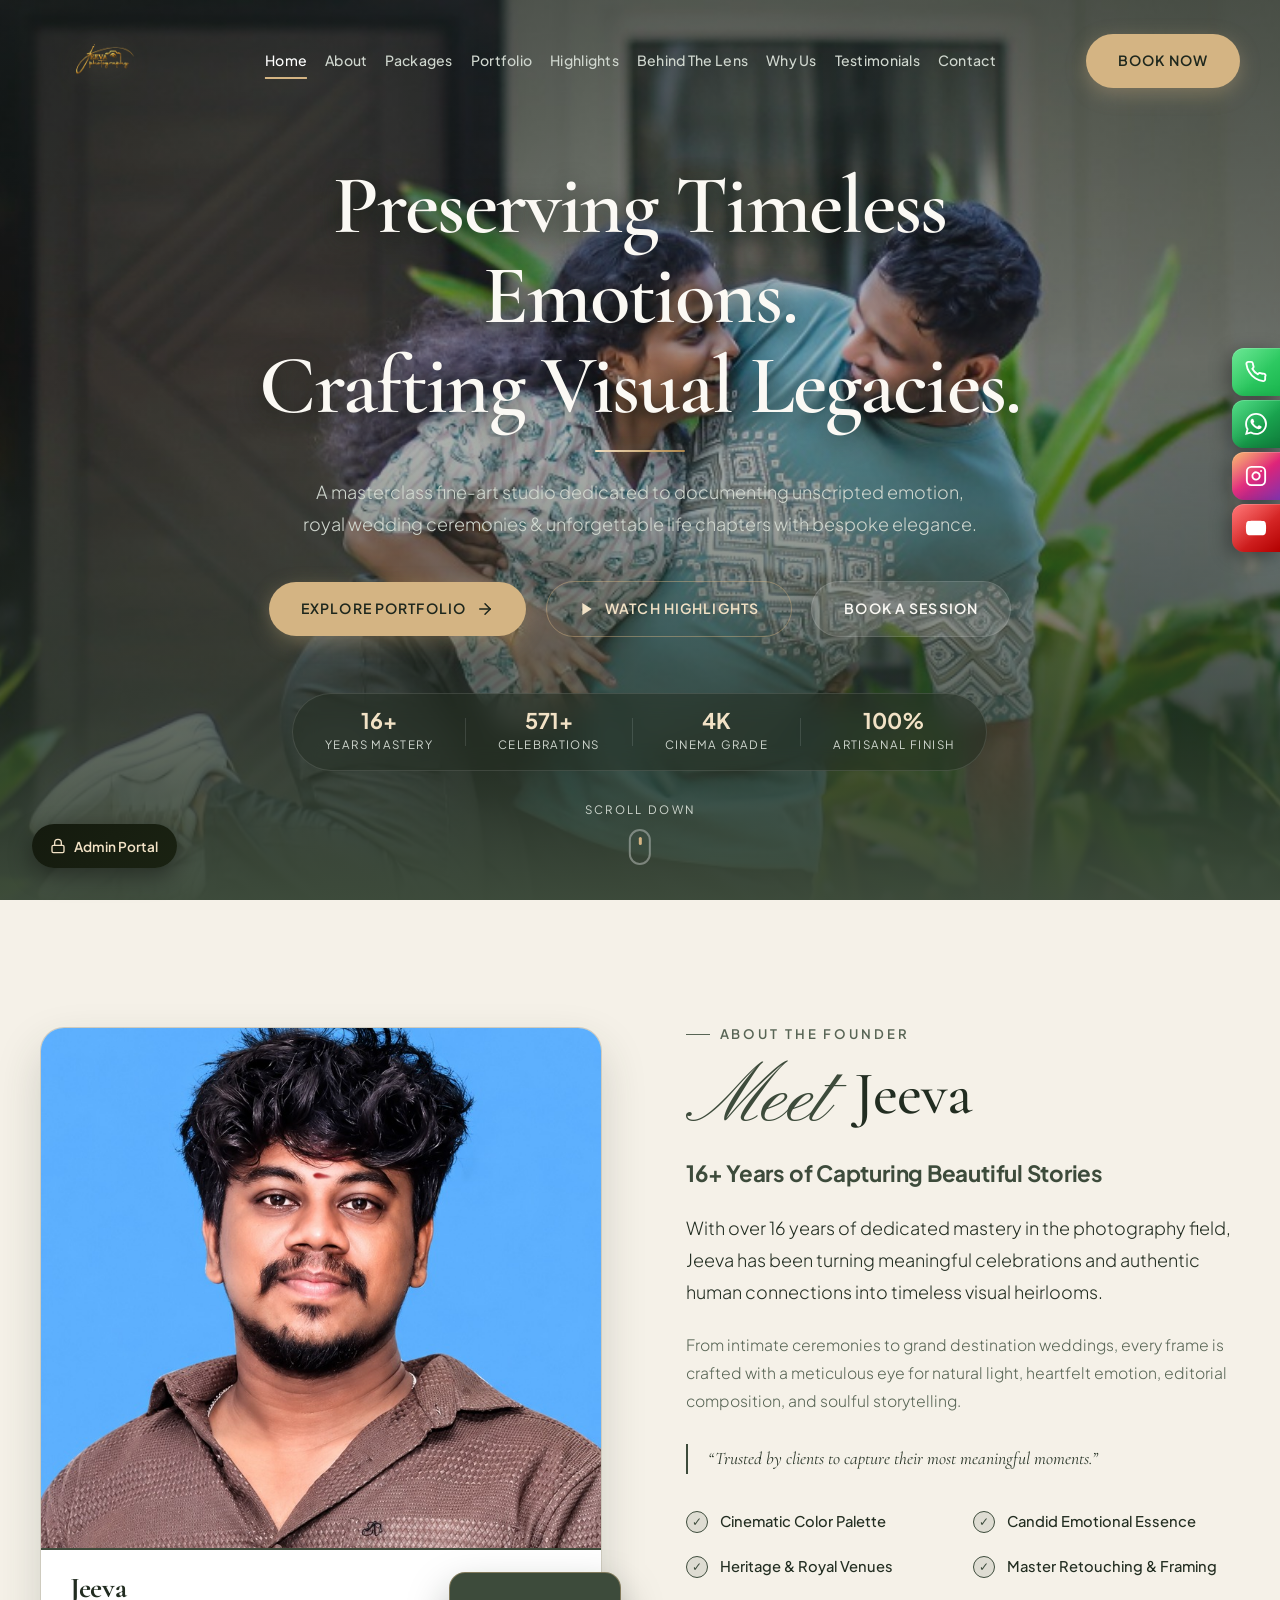
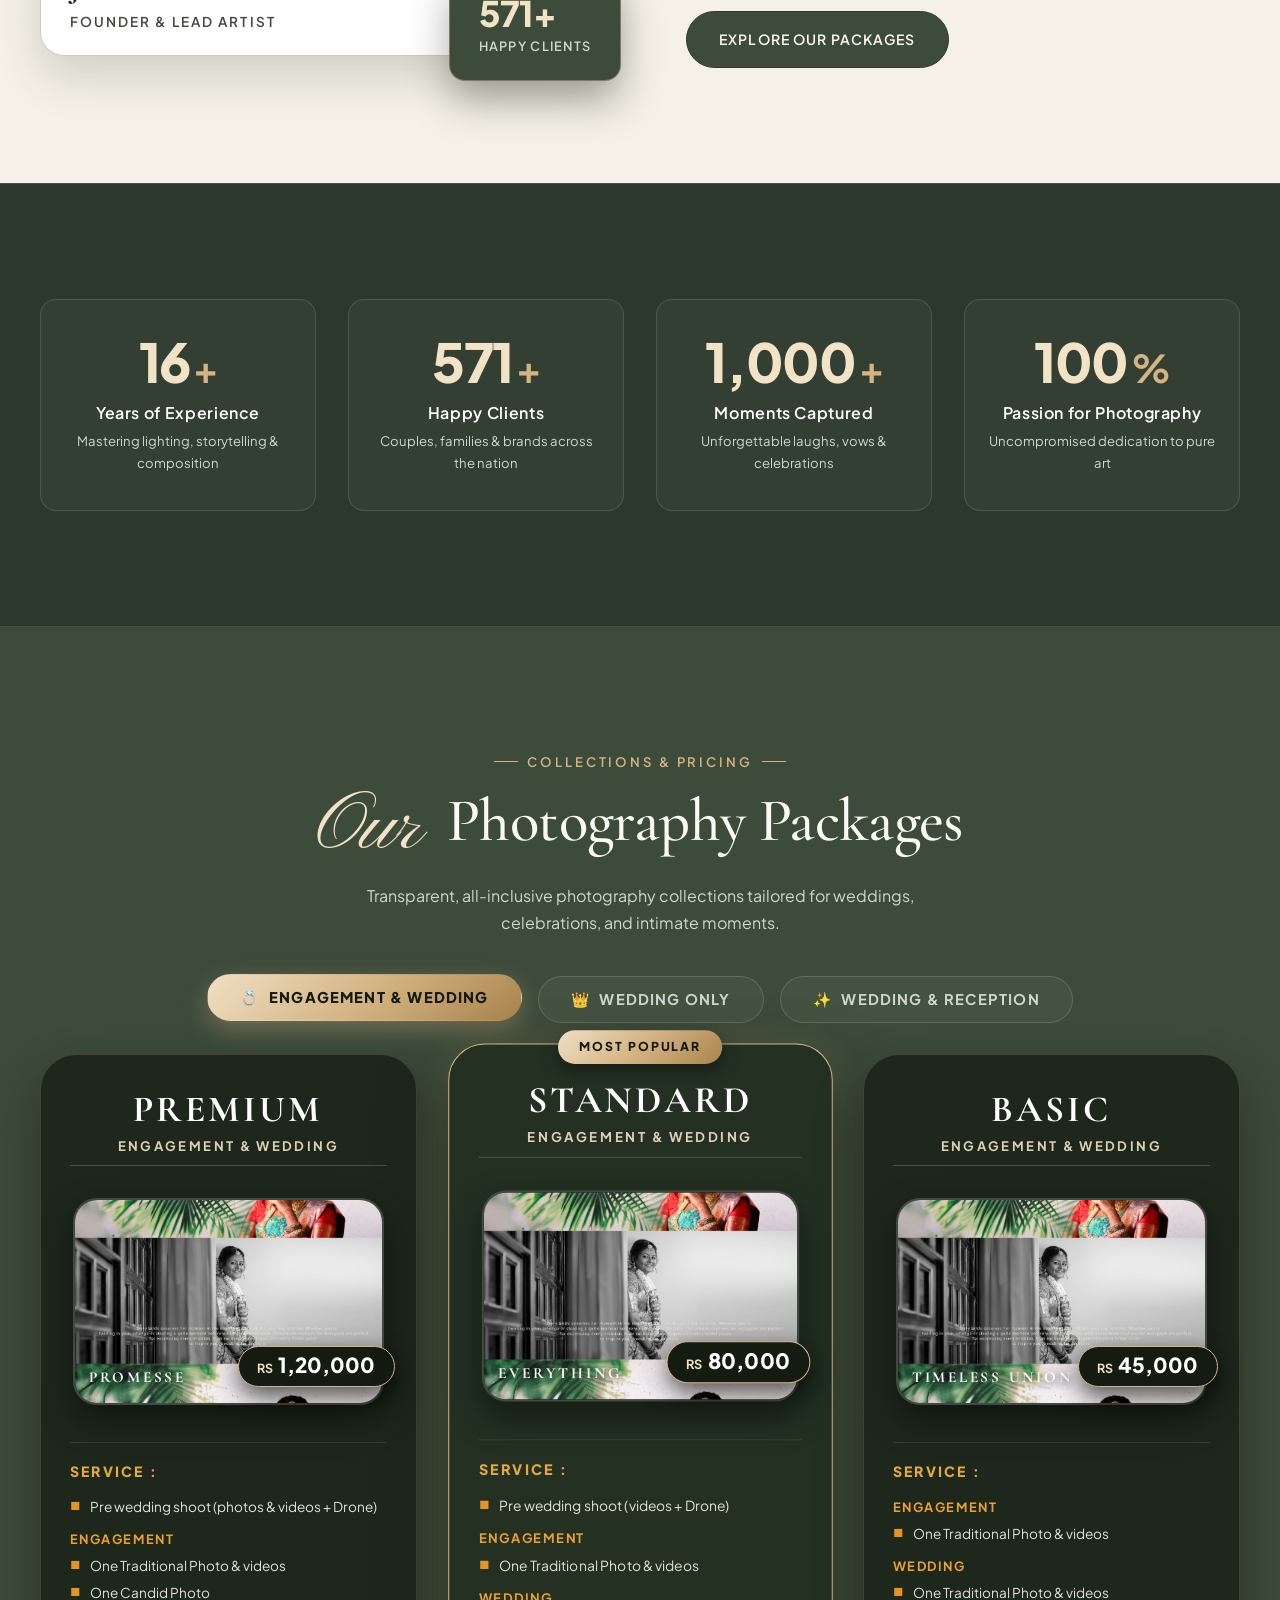
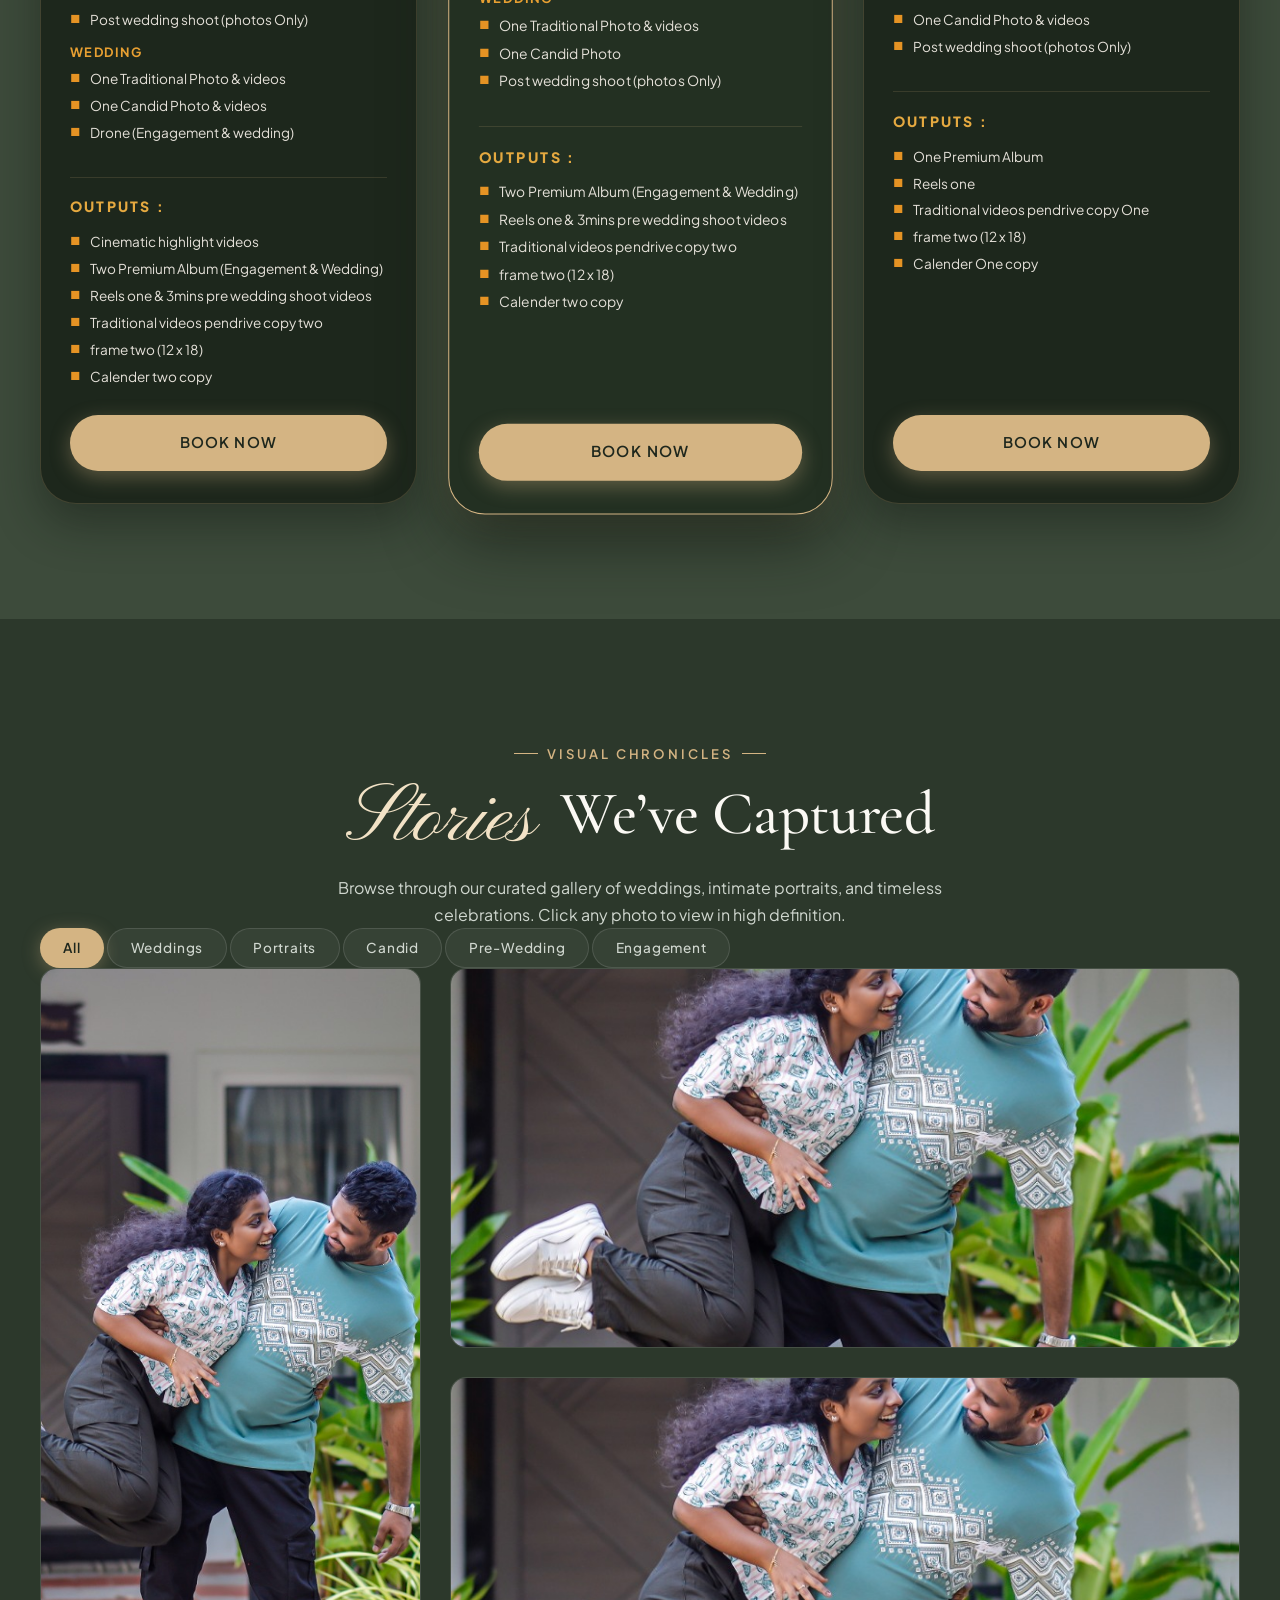
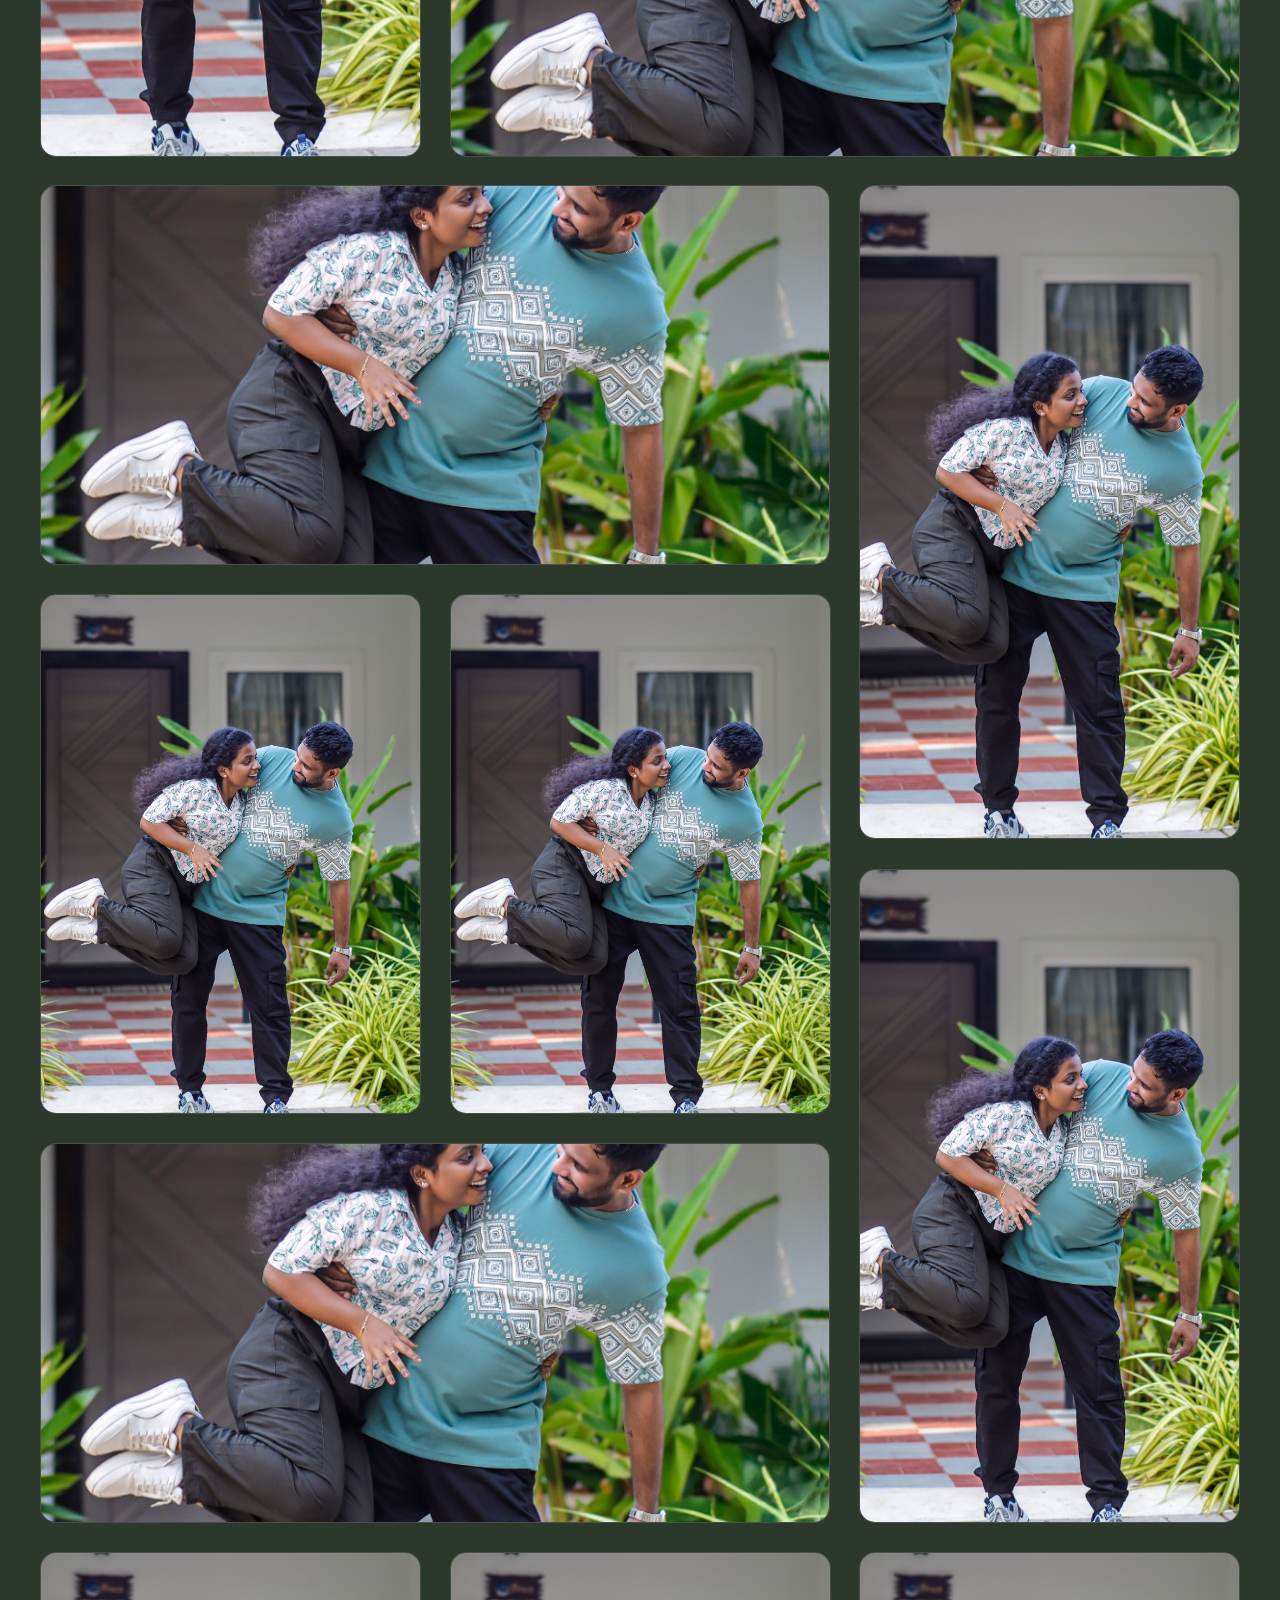
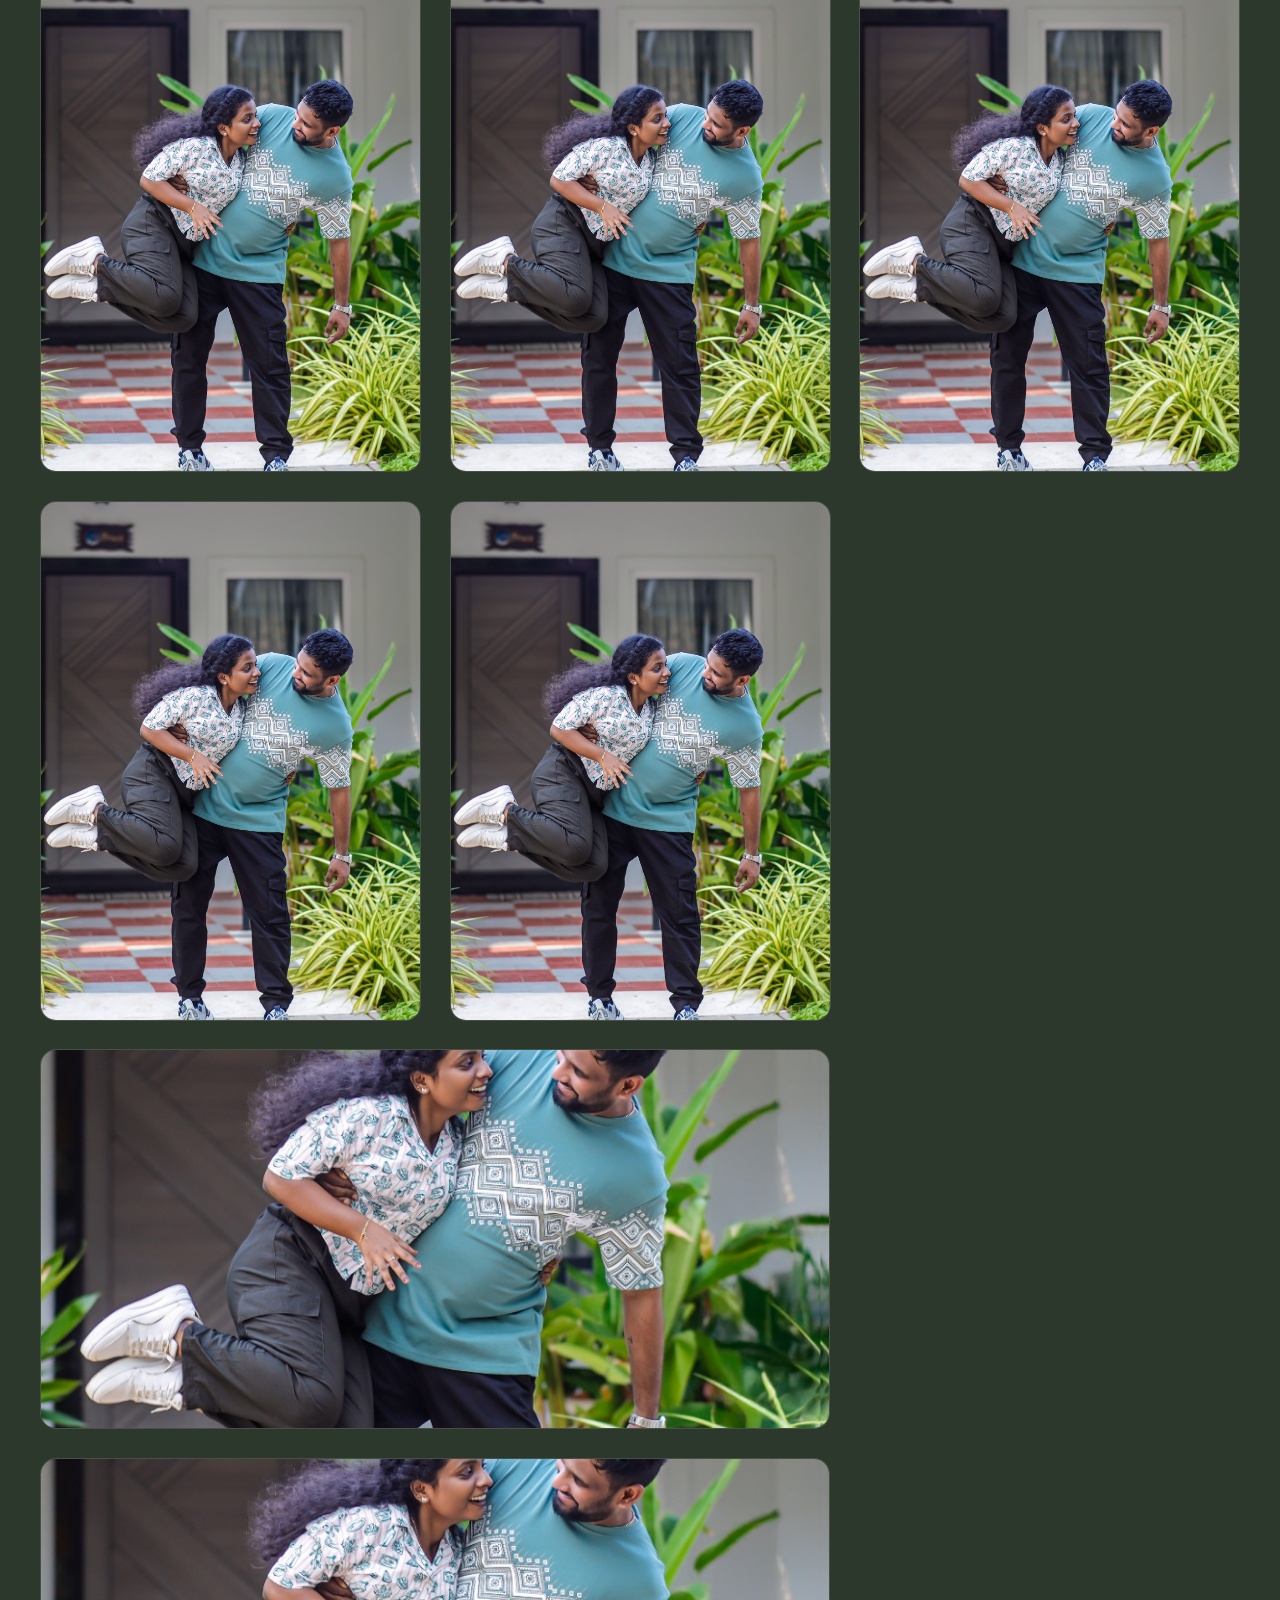
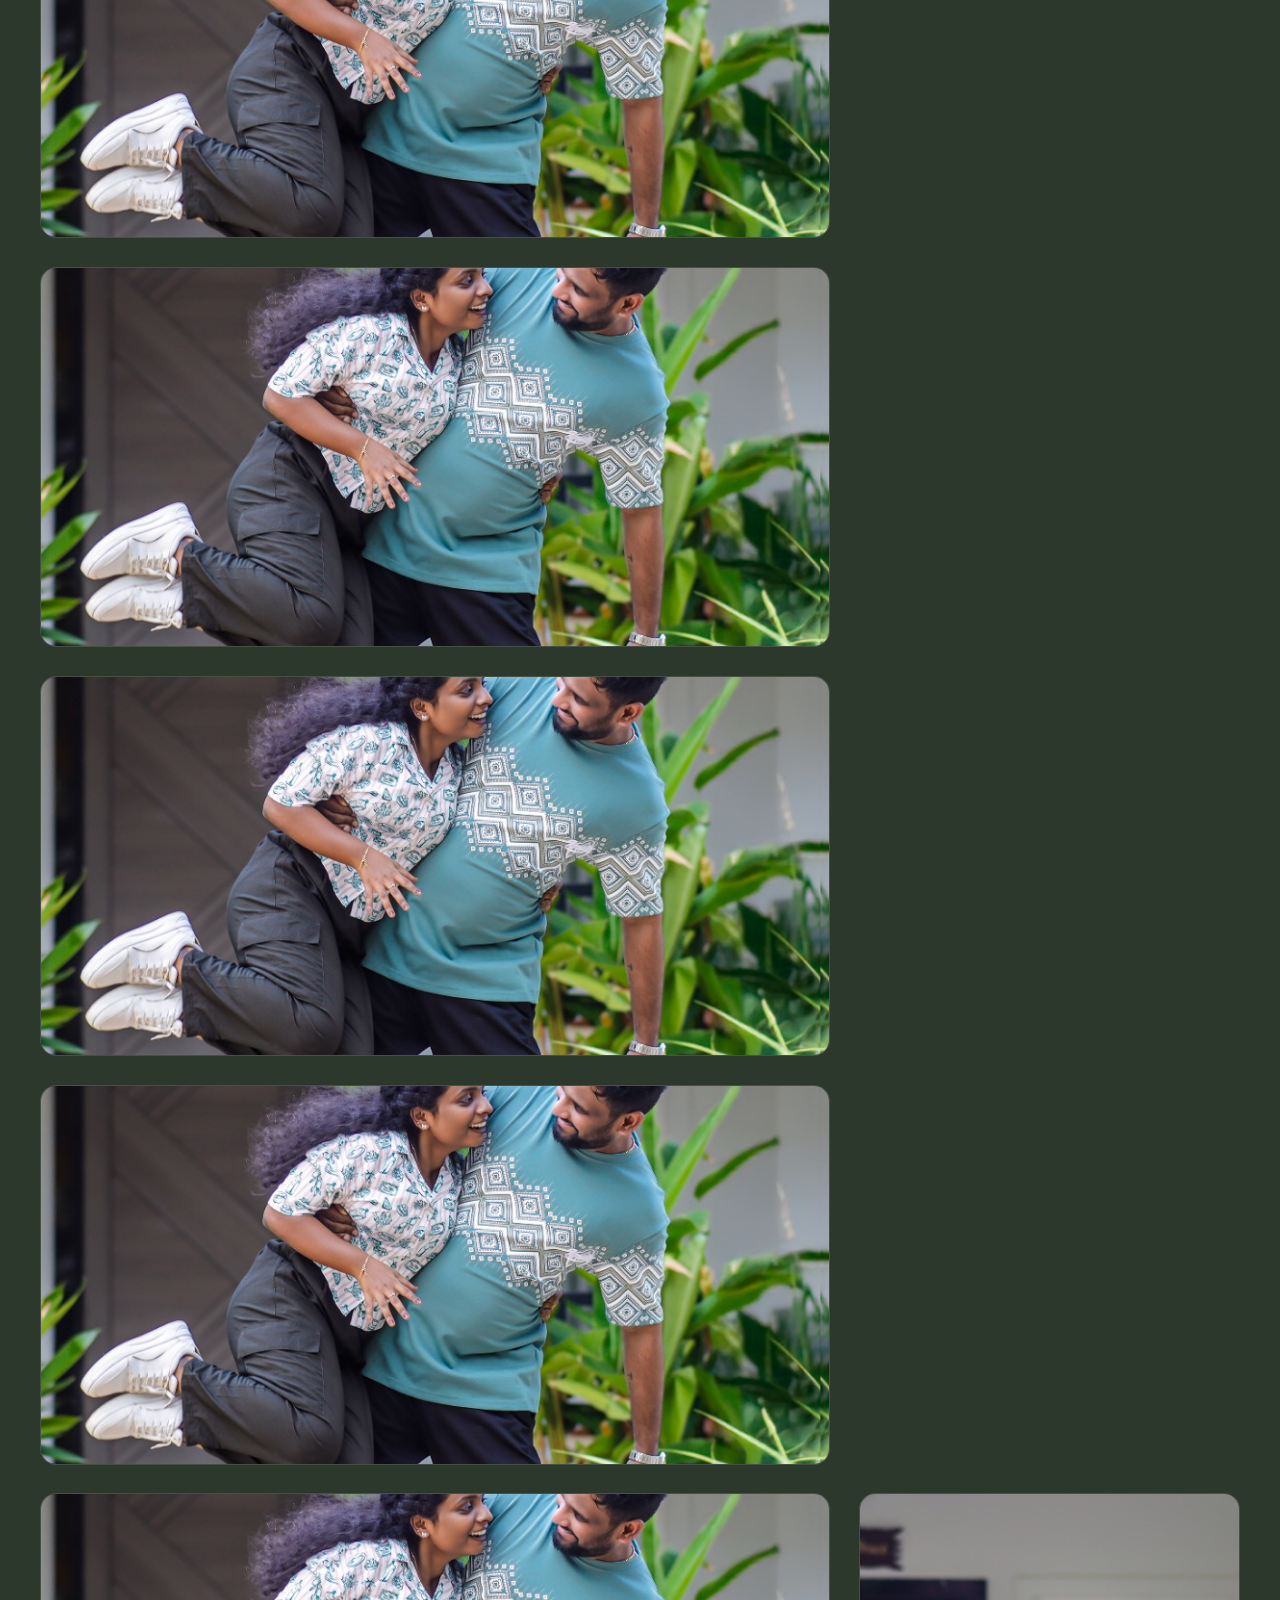
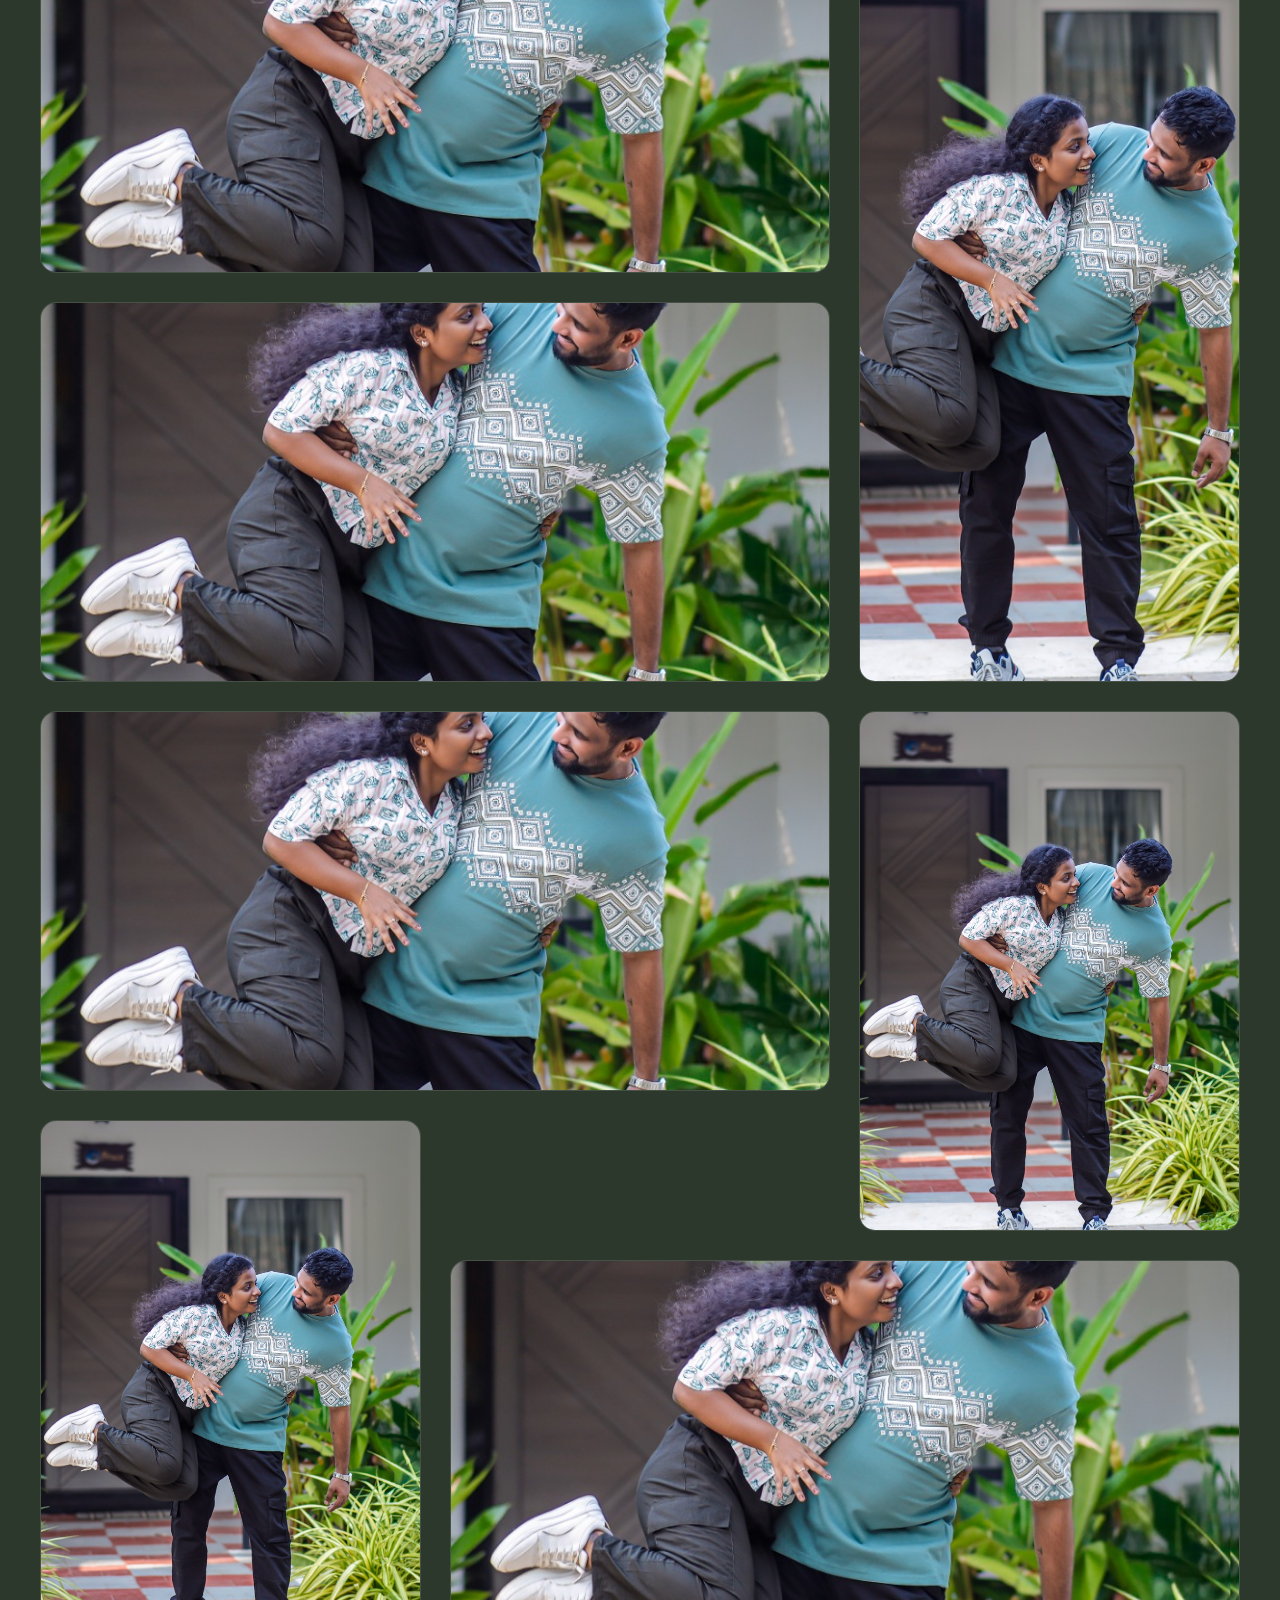
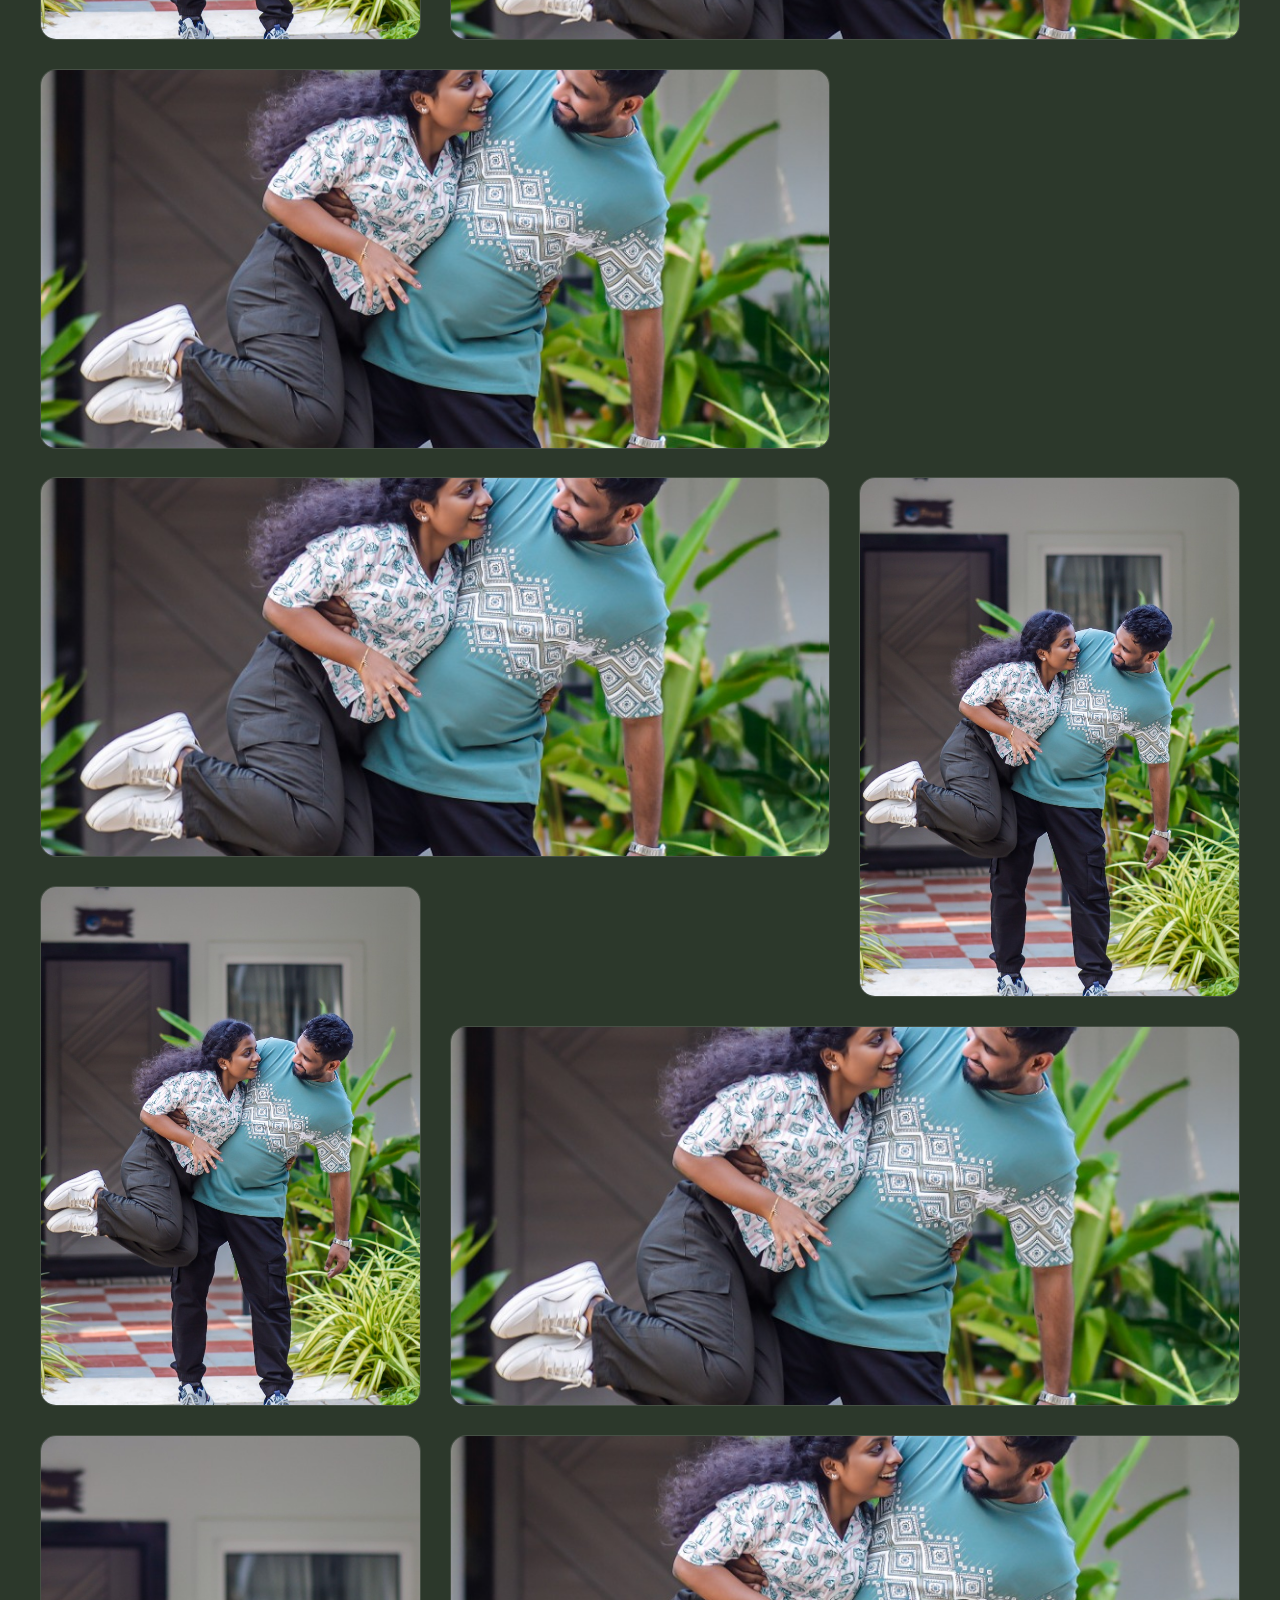
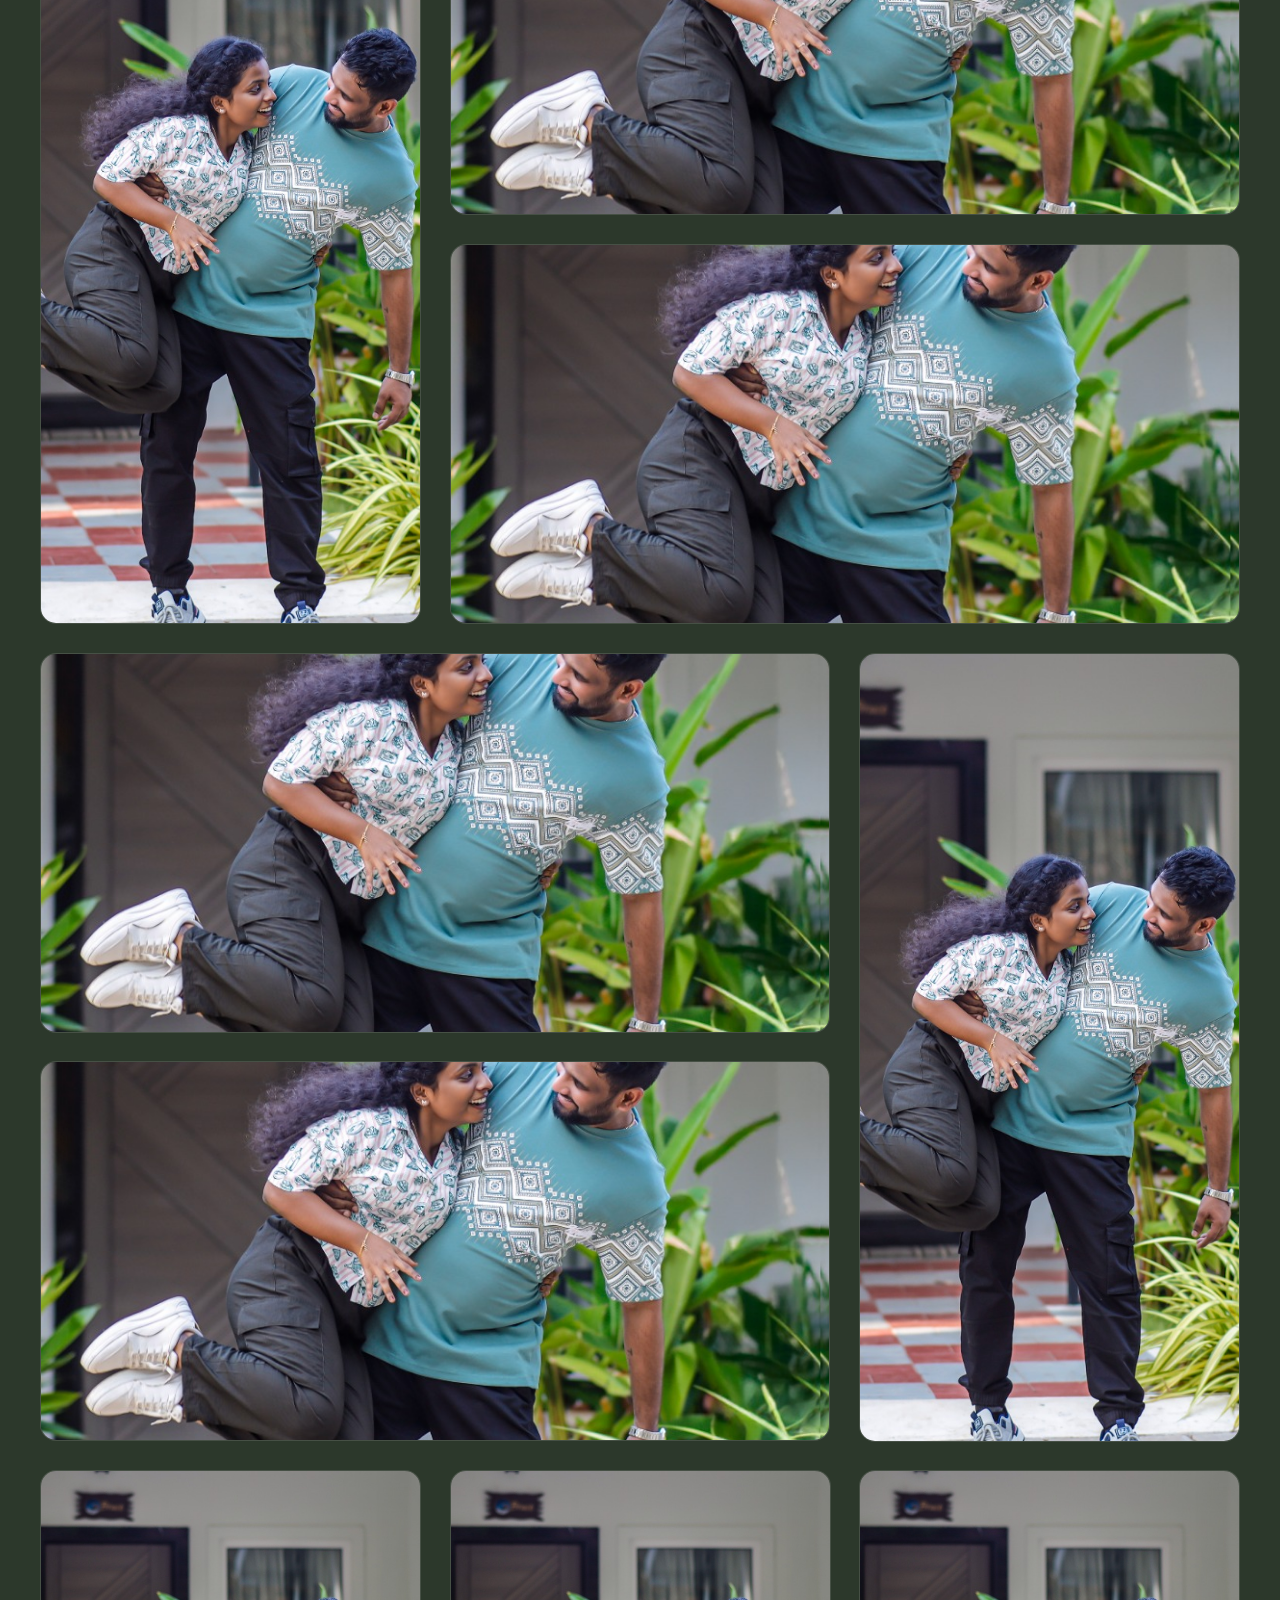
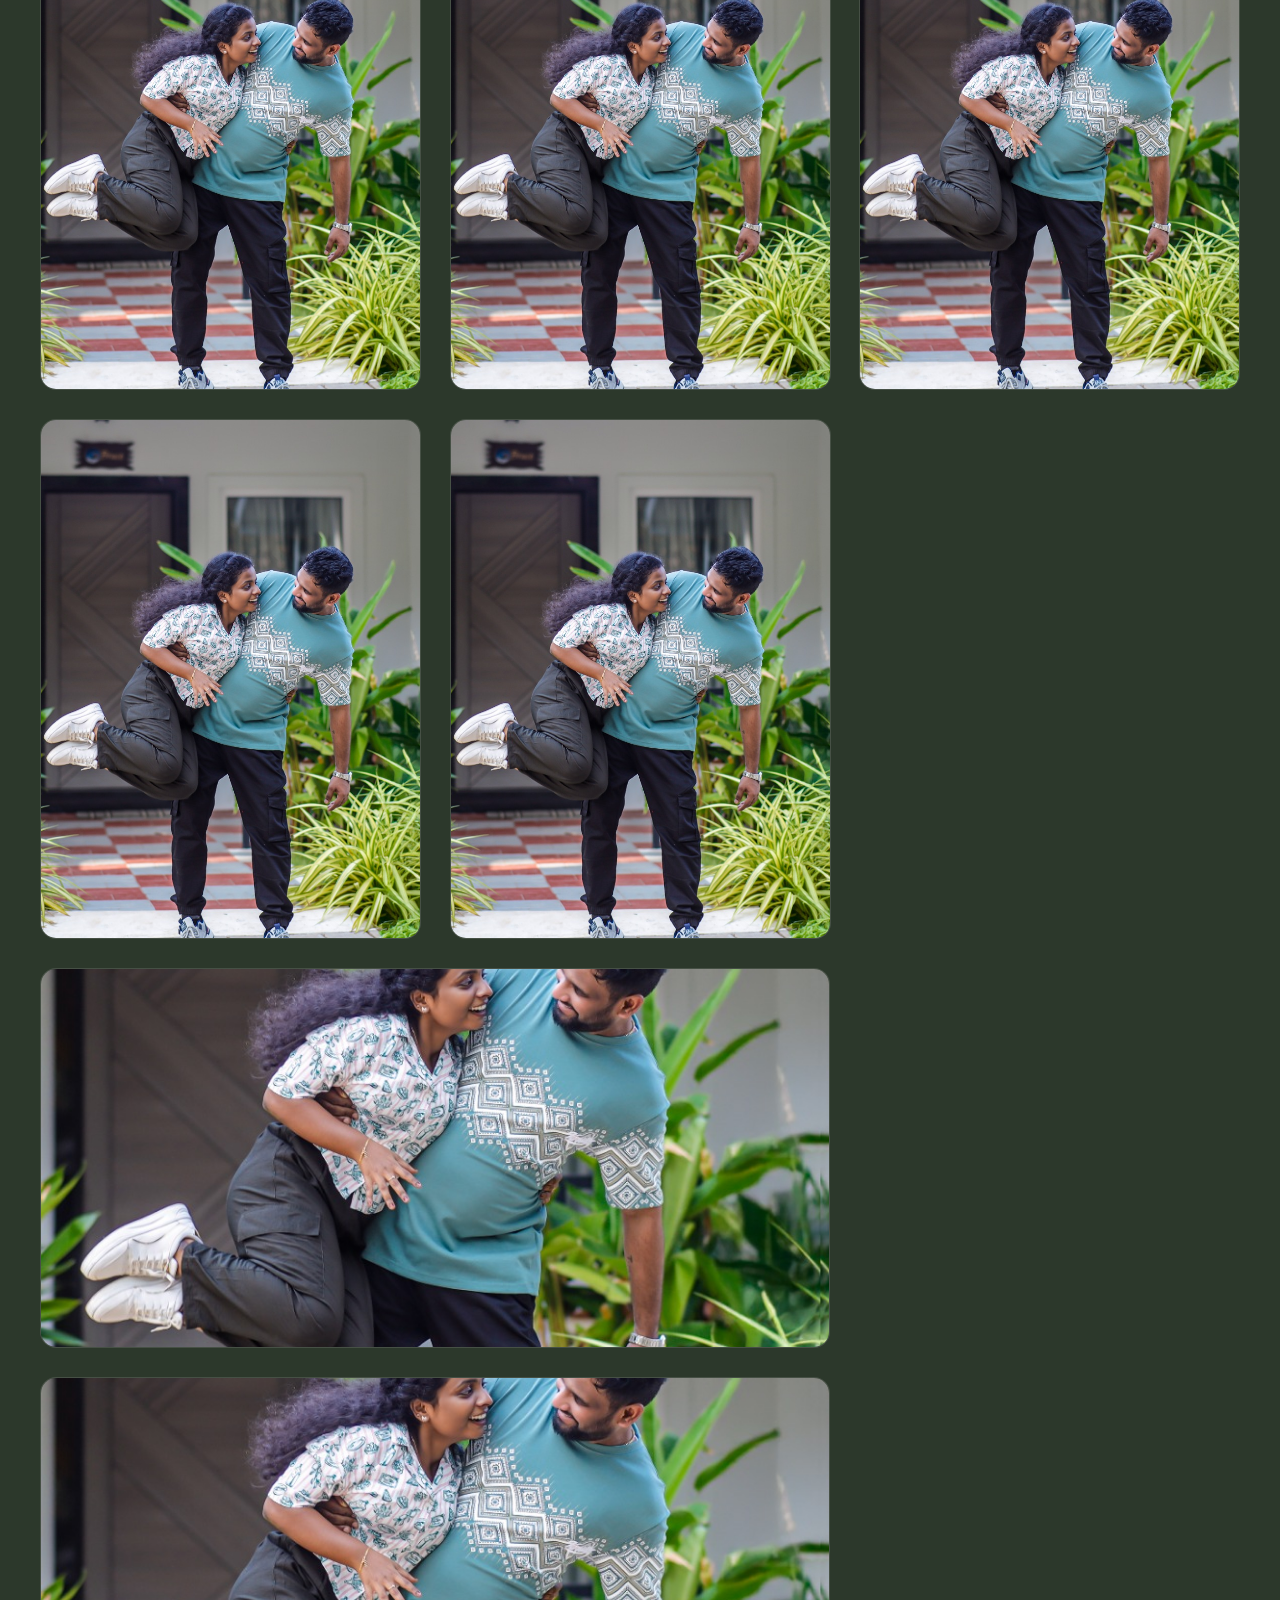
==== commit 531c94b2: "Add files via upload" ====
--- a/index.html
+++ b/index.html
@@ -42,6 +42,7 @@
       </nav>
 
       <div class="nav-actions">
+
         <a href="#contact" class="btn btn-primary">Book Now</a>
         <button class="mobile-menu-toggle" id="mobileMenuToggle" aria-label="Toggle navigation menu">
           <span></span>
@@ -268,127 +269,215 @@
         </p>
       </div>
 
+      <!-- Package Type Switcher Tabs -->
+      <div class="package-type-tabs reveal">
+        <button class="pkg-tab-btn active" onclick="setPackageCategory('Engagement &amp; Wedding', this)">
+          <span>💍</span> Engagement &amp; Wedding
+        </button>
+        <button class="pkg-tab-btn" onclick="setPackageCategory('Wedding', this)">
+          <span>👑</span> Wedding Only
+        </button>
+        <button class="pkg-tab-btn" onclick="setPackageCategory('Wedding &amp; Reception', this)">
+          <span>✨</span> Wedding &amp; Reception
+        </button>
+      </div>
+
       <div class="packages-grid" id="packagesGridContainer">
         
         <!-- Package 1: Premium -->
-        <div class="package-card reveal" data-package="Premium Package - Rs 1,60,000">
-          <h3 class="package-script-title">Premium</h3>
+        <div class="package-card reveal" data-package="Premium Package - Rs 1,20,000">
+          <div class="package-header-wrap">
+            <h3 class="package-script-title">Premium</h3>
+            <span class="package-subtitle-tag">ENGAGEMENT &amp; WEDDING</span>
+          </div>
           
           <div class="package-photo-frame">
             <div class="pkg-main-wrap">
               <img 
-                src="images/hero-slide-2.jpg" 
-                alt="Jeeva Photography Premium Bridal Shoot" 
+                src="images/pkg-profile-premium.jpg" 
+                alt="Jeeva Photography Premium Engagement &amp; Wedding Shoot" 
                 class="pkg-main-img" 
                 loading="lazy"
               />
               <div class="pkg-badge-overlay">PROMESSE</div>
             </div>
-            <div class="pkg-floating-thumb">
-              <img src="images/hero-slide-1.jpg" alt="Grace Couple Story" loading="lazy" />
-            </div>
             <div class="pkg-price-pill">
               <span class="price-currency">Rs</span>
-              <span class="price-amount">1,60,000</span>
-            </div>
-          </div>
-
-          <div class="package-coverage-box">
-            <h4 class="package-coverage-title">COVERAGE :</h4>
-            <ul class="package-features-list">
-              <li>Full-Day Coverage (8–12 Hours)</li>
-              <li>Pre-Wedding Ceremony</li>
-              <li>Wedding Ceremony</li>
-              <li>Reception Coverage</li>
-              <li>Family and Group Portraits</li>
-              <li>Couple Portraits</li>
-              <li>Candid Photography throughout the event</li>
-            </ul>
+              <span class="price-amount">1,20,000</span>
+            </div>
+          </div>
+
+          <div class="pkg-details-structured">
+            <!-- SERVICE SECTION -->
+            <div class="pkg-block-section">
+              <h4 class="pkg-main-section-title">SERVICE :</h4>
+              <div class="pkg-category-group">
+                <ul class="pkg-square-list">
+                  <li>Pre wedding shoot (photos &amp; videos + Drone)</li>
+                </ul>
+              </div>
+              <div class="pkg-category-group">
+                <span class="pkg-subgroup-label">ENGAGEMENT</span>
+                <ul class="pkg-square-list">
+                  <li>One Traditional Photo &amp; videos</li>
+                  <li>One Candid Photo</li>
+                  <li>Post wedding shoot (photos Only)</li>
+                </ul>
+              </div>
+              <div class="pkg-category-group">
+                <span class="pkg-subgroup-label">WEDDING</span>
+                <ul class="pkg-square-list">
+                  <li>One Traditional Photo &amp; videos</li>
+                  <li>One Candid Photo &amp; videos</li>
+                  <li>Drone (Engagement &amp; wedding)</li>
+                </ul>
+              </div>
+            </div>
+
+            <!-- OUTPUTS SECTION -->
+            <div class="pkg-block-section">
+              <h4 class="pkg-main-section-title">OUTPUTS :</h4>
+              <ul class="pkg-square-list">
+                <li>Cinematic highlight videos</li>
+                <li>Two Premium Album (Engagement &amp; Wedding)</li>
+                <li>Reels one &amp; 3mins pre wedding shoot videos</li>
+                <li>Traditional videos pendrive copy two</li>
+                <li>frame two (12 x 18)</li>
+                <li>Calender two copy</li>
+              </ul>
+            </div>
           </div>
 
           <div class="package-btn-wrap">
-            <a href="#contact" class="btn btn-primary select-package-btn" data-package-val="Premium Package - Rs 1,60,000">Book Now</a>
+            <a href="#contact" class="btn btn-primary select-package-btn" data-package-val="Premium Package - Rs 1,20,000">Book Now</a>
           </div>
         </div>
 
         <!-- Package 2: Standard (Popular) -->
-        <div class="package-card popular-card reveal reveal-delay-1" data-package="Standard Package - Rs 1,00,000">
+        <div class="package-card popular-card reveal reveal-delay-1" data-package="Standard Package - Rs 80,000">
           <div class="popular-badge-pill">Most Popular</div>
-          <h3 class="package-script-title">Standard</h3>
+          <div class="package-header-wrap">
+            <h3 class="package-script-title">Standard</h3>
+            <span class="package-subtitle-tag">ENGAGEMENT &amp; WEDDING</span>
+          </div>
           
           <div class="package-photo-frame">
             <div class="pkg-main-wrap">
               <img 
-                src="images/hero-slide-3.jpg" 
-                alt="Jeeva Photography Standard Couple Shoot" 
+                src="images/pkg-profile-standard.jpg" 
+                alt="Jeeva Photography Standard Engagement &amp; Wedding Shoot" 
                 class="pkg-main-img" 
                 loading="lazy"
               />
               <div class="pkg-badge-overlay">EVERYTHING</div>
             </div>
-            <div class="pkg-floating-thumb right-thumb">
-              <img src="images/hero-slide-1.jpg" alt="Our Story Beach Frame" loading="lazy" />
-            </div>
             <div class="pkg-price-pill">
               <span class="price-currency">Rs</span>
-              <span class="price-amount">1,00,000</span>
-            </div>
-          </div>
-
-          <div class="package-coverage-box">
-            <h4 class="package-coverage-title">COVERAGE :</h4>
-            <ul class="package-features-list">
-              <li>1 Lead Professional Photographer</li>
-              <li>1 Assistant Photographer (Optional)</li>
-              <li>Online Gallery for easy sharing</li>
-              <li>USB Drive with all edited images</li>
-              <li>Premium Photo Album (Optional)</li>
-              <li>Same-Day Teaser Photos (10–20 Images)</li>
-              <li>Couple Portraits, Candid Photography throughout the event</li>
-            </ul>
+              <span class="price-amount">80,000</span>
+            </div>
+          </div>
+
+          <div class="pkg-details-structured">
+            <!-- SERVICE SECTION -->
+            <div class="pkg-block-section">
+              <h4 class="pkg-main-section-title">SERVICE :</h4>
+              <div class="pkg-category-group">
+                <ul class="pkg-square-list">
+                  <li>Pre wedding shoot (videos + Drone)</li>
+                </ul>
+              </div>
+              <div class="pkg-category-group">
+                <span class="pkg-subgroup-label">ENGAGEMENT</span>
+                <ul class="pkg-square-list">
+                  <li>One Traditional Photo &amp; videos</li>
+                </ul>
+              </div>
+              <div class="pkg-category-group">
+                <span class="pkg-subgroup-label">WEDDING</span>
+                <ul class="pkg-square-list">
+                  <li>One Traditional Photo &amp; videos</li>
+                  <li>One Candid Photo</li>
+                  <li>Post wedding shoot (photos Only)</li>
+                </ul>
+              </div>
+            </div>
+
+            <!-- OUTPUTS SECTION -->
+            <div class="pkg-block-section">
+              <h4 class="pkg-main-section-title">OUTPUTS :</h4>
+              <ul class="pkg-square-list">
+                <li>Two Premium Album (Engagement &amp; Wedding)</li>
+                <li>Reels one &amp; 3mins pre wedding shoot videos</li>
+                <li>Traditional videos pendrive copy two</li>
+                <li>frame two (12 x 18)</li>
+                <li>Calender two copy</li>
+              </ul>
+            </div>
           </div>
 
           <div class="package-btn-wrap">
-            <a href="#contact" class="btn btn-primary select-package-btn" data-package-val="Standard Package - Rs 1,00,000">Book Now</a>
+            <a href="#contact" class="btn btn-primary select-package-btn" data-package-val="Standard Package - Rs 80,000">Book Now</a>
           </div>
         </div>
 
         <!-- Package 3: Basic -->
-        <div class="package-card reveal reveal-delay-2" data-package="Basic Package - Rs 80,000">
-          <h3 class="package-script-title">Basic</h3>
+        <div class="package-card reveal reveal-delay-2" data-package="Basic Package - Rs 45,000">
+          <div class="package-header-wrap">
+            <h3 class="package-script-title">Basic</h3>
+            <span class="package-subtitle-tag">ENGAGEMENT &amp; WEDDING</span>
+          </div>
           
           <div class="package-photo-frame">
             <div class="pkg-main-wrap">
               <img 
-                src="images/pkg-basic-main.jpg" 
+                src="images/pkg-profile-basic.jpg" 
                 alt="Jeeva Photography Basic Celebration" 
                 class="pkg-main-img" 
                 loading="lazy"
               />
               <div class="pkg-badge-overlay">TIMELESS UNION</div>
             </div>
-            <div class="pkg-floating-thumb right-thumb">
-              <img src="images/hero-slide-2.jpg" alt="Dreamscape Traditional Shoot" loading="lazy" />
-            </div>
             <div class="pkg-price-pill">
               <span class="price-currency">Rs</span>
-              <span class="price-amount">80,000</span>
-            </div>
-          </div>
-
-          <div class="package-coverage-box">
-            <h4 class="package-coverage-title">COVERAGE :</h4>
-            <ul class="package-features-list">
-              <li>1 Lead Professional Photographer</li>
-              <li>1 Assistant Photographer (Optional)</li>
-              <li>Album (Optional)</li>
-              <li>Same-Day Teaser Photos (10–20 Images)</li>
-              <li>Couple Portraits, Candid Photography throughout the event</li>
-            </ul>
+              <span class="price-amount">45,000</span>
+            </div>
+          </div>
+
+          <div class="pkg-details-structured">
+            <!-- SERVICE SECTION -->
+            <div class="pkg-block-section">
+              <h4 class="pkg-main-section-title">SERVICE :</h4>
+              <div class="pkg-category-group">
+                <span class="pkg-subgroup-label">ENGAGEMENT</span>
+                <ul class="pkg-square-list">
+                  <li>One Traditional Photo &amp; videos</li>
+                </ul>
+              </div>
+              <div class="pkg-category-group">
+                <span class="pkg-subgroup-label">WEDDING</span>
+                <ul class="pkg-square-list">
+                  <li>One Traditional Photo &amp; videos</li>
+                  <li>One Candid Photo&amp; videos</li>
+                  <li>Post wedding shoot (photos Only)</li>
+                </ul>
+              </div>
+            </div>
+
+            <!-- OUTPUTS SECTION -->
+            <div class="pkg-block-section">
+              <h4 class="pkg-main-section-title">OUTPUTS :</h4>
+              <ul class="pkg-square-list">
+                <li>One Premium Album</li>
+                <li>Reels one</li>
+                <li>Traditional videos pendrive copy One</li>
+                <li>frame two (12 x 18)</li>
+                <li>Calender One copy</li>
+              </ul>
+            </div>
           </div>
 
           <div class="package-btn-wrap">
-            <a href="#contact" class="btn btn-primary select-package-btn" data-package-val="Basic Package - Rs 80,000">Book Now</a>
+            <a href="#contact" class="btn btn-primary select-package-btn" data-package-val="Basic Package - Rs 45,000">Book Now</a>
           </div>
         </div>
 
@@ -414,7 +503,7 @@
         <button class="filter-btn" data-filter="portraits">Portraits</button>
         <button class="filter-btn" data-filter="candid">Candid</button>
         <button class="filter-btn" data-filter="pre-wedding">Pre-Wedding</button>
-        <button class="filter-btn" data-filter="events">Events</button>
+        <button class="filter-btn" data-filter="engagement">Engagement</button>
       </div>
 
       <!-- Masonry Gallery Grid (Populated dynamically) -->
@@ -438,8 +527,8 @@
       <div class="video-filters reveal">
         <button class="video-filter-btn active" data-filter="all">All Films</button>
         <button class="video-filter-btn" data-filter="wedding-films">Wedding Films</button>
+        <button class="video-filter-btn" data-filter="traditional-story">Traditional Story</button>
         <button class="video-filter-btn" data-filter="save-the-date">Save The Date</button>
-        <button class="video-filter-btn" data-filter="cinematic-reels">Cinematic Reels</button>
       </div>
 
       <!-- Highlights Video Grid -->
@@ -1036,6 +1125,16 @@
               </div>
             </a>
 
+            <a href="https://youtube.com/@jeevabcom21?si=iKCBacXOZ9YXn1Wq" target="_blank" rel="noopener" class="contact-item-card">
+              <div class="contact-icon-box">
+                <svg width="22" height="22" viewBox="0 0 24 24" fill="currentColor"><path d="M23.498 6.186a3.016 3.016 0 0 0-2.122-2.136C19.505 3.545 12 3.545 12 3.545s-7.505 0-9.377.505A3.017 3.017 0 0 0 .502 6.186C0 8.07 0 12 0 12s0 3.93.502 5.814a3.016 3.016 0 0 0 2.122 2.136c1.871.505 9.376.505 9.376.505s7.505 0 9.377-.505a3.015 3.015 0 0 0 2.122-2.136C24 15.93 24 12 24 12s0-3.93-.502-5.814zM9.545 15.568V8.432L15.818 12l-6.273 3.568z"/></svg>
+              </div>
+              <div>
+                <div class="contact-detail-label">Watch on YouTube</div>
+                <div class="contact-detail-val">@jeevabcom21</div>
+              </div>
+            </a>
+
           </div>
 
           <div style="color: var(--text-dark-muted); font-size: 0.85rem;">
@@ -1073,10 +1172,22 @@
               <label for="eventType" class="form-label">Select Package *</label>
               <select id="eventType" class="form-select" required>
                 <option value="">Choose Photography Package</option>
-                <option value="Premium Package - Rs 1,60,000">Premium Package — Rs 1,60,000</option>
-                <option value="Standard Package - Rs 1,00,000">Standard Package — Rs 1,00,000</option>
-                <option value="Basic Package - Rs 80,000">Basic Package — Rs 80,000</option>
-                <option value="Custom Event Photography">Custom / Tailored Event</option>
+                <optgroup label="Engagement &amp; Wedding Packages">
+                  <option value="Premium Package - Engagement &amp; Wedding - Rs 1,20,000">Premium Package (Engagement &amp; Wedding) — Rs 1,20,000</option>
+                  <option value="Standard Package - Engagement &amp; Wedding - Rs 80,000">Standard Package (Engagement &amp; Wedding) — Rs 80,000</option>
+                  <option value="Basic Package - Engagement &amp; Wedding - Rs 45,000">Basic Package (Engagement &amp; Wedding) — Rs 45,000</option>
+                </optgroup>
+                <optgroup label="Wedding Only Packages">
+                  <option value="Premium Package - Wedding - Rs 1,60,000">Premium Package (Wedding) — Rs 1,60,000</option>
+                  <option value="Standard Package - Wedding - Rs 1,00,000">Standard Package (Wedding) — Rs 1,00,000</option>
+                  <option value="Basic Package - Wedding - Rs 80,000">Basic Package (Wedding) — Rs 80,000</option>
+                </optgroup>
+                <optgroup label="Wedding &amp; Reception Packages">
+                  <option value="Premium Package - Wedding &amp; Reception - Rs 2,00,000">Premium Package (Wedding &amp; Reception) — Rs 2,00,000</option>
+                  <option value="Standard Package - Wedding &amp; Reception - Rs 1,60,000">Standard Package (Wedding &amp; Reception) — Rs 1,60,000</option>
+                  <option value="Basic Package - Wedding &amp; Reception - Rs 1,00,000">Basic Package (Wedding &amp; Reception) — Rs 1,00,000</option>
+                </optgroup>
+                <option value="Custom Bespoke Package">Custom Bespoke Photography &amp; Cinema</option>
               </select>
             </div>
 
@@ -1151,6 +1262,9 @@
             <a href="https://www.instagram.com/__jeeva_photography__?stkn=MTUxejlxN2JxaDZvaQ==" target="_blank" rel="noopener" class="social-icon-btn" aria-label="Instagram" title="Instagram">
               <svg width="18" height="18" viewBox="0 0 24 24" fill="none" stroke="currentColor" stroke-width="2" stroke-linecap="round" stroke-linejoin="round"><rect x="2" y="2" width="20" height="20" rx="5" ry="5"></rect><path d="M16 11.37A4 4 0 1 1 12.63 8 4 4 0 0 1 16 11.37z"></path><line x1="17.5" y1="6.5" x2="17.51" y2="6.5"></line></svg>
             </a>
+            <a href="https://youtube.com/@jeevabcom21?si=iKCBacXOZ9YXn1Wq" target="_blank" rel="noopener" class="social-icon-btn" aria-label="YouTube Channel" title="YouTube Channel">
+              <svg width="18" height="18" viewBox="0 0 24 24" fill="currentColor"><path d="M23.498 6.186a3.016 3.016 0 0 0-2.122-2.136C19.505 3.545 12 3.545 12 3.545s-7.505 0-9.377.505A3.017 3.017 0 0 0 .502 6.186C0 8.07 0 12 0 12s0 3.93.502 5.814a3.016 3.016 0 0 0 2.122 2.136c1.871.505 9.376.505 9.376.505s7.505 0 9.377-.505a3.015 3.015 0 0 0 2.122-2.136C24 15.93 24 12 24 12s0-3.93-.502-5.814zM9.545 15.568V8.432L15.818 12l-6.273 3.568z"/></svg>
+            </a>
             <a href="https://wa.me/919514751045" target="_blank" rel="noopener" class="social-icon-btn" aria-label="WhatsApp" title="WhatsApp">
               <svg width="18" height="18" viewBox="0 0 24 24" fill="none" stroke="currentColor" stroke-width="2" stroke-linecap="round" stroke-linejoin="round"><path d="M21 11.5a8.38 8.38 0 0 1-.9 3.8 8.5 8.5 0 0 1-7.6 4.7 8.38 8.38 0 0 1-3.8-.9L3 21l1.9-5.7a8.38 8.38 0 0 1-.9-3.8 8.5 8.5 0 0 1 4.7-7.6 8.38 8.38 0 0 1 3.8-.9h.5a8.48 8.48 0 0 1 8 8v.5z"></path></svg>
             </a>
@@ -1249,6 +1363,8 @@
           <span class="footer-sep">•</span>
           <span>Preserving Timeless Emotions</span>
           <span class="footer-sep">•</span>
+          <a href="admin.html" target="_blank" style="color:var(--gold-light);font-weight:600;">Admin Portal</a>
+          <span class="footer-sep">•</span>
           <a href="#hero" class="footer-back-to-top">
             <span>Back to Top</span>
             <svg width="14" height="14" viewBox="0 0 24 24" fill="none" stroke="currentColor" stroke-width="2.5" stroke-linecap="round" stroke-linejoin="round"><line x1="12" y1="19" x2="12" y2="5"></line><polyline points="5 12 12 5 19 12"></polyline></svg>
@@ -1274,20 +1390,13 @@
     </div>
   </div>
 
-  <!-- ================= FLOATING WHATSAPP BUTTON ================= -->
-  <a 
-    href="https://wa.me/919514751045?text=Hi%20Jeeva%20Photography,%20I%20would%20like%20to%20inquire%20about%20booking%20a%20photography%20session." 
-    target="_blank" 
-    rel="noopener" 
-    class="floating-whatsapp" 
-    aria-label="Chat on WhatsApp"
-  >
-    <svg width="28" height="28" viewBox="0 0 24 24" fill="none" stroke="currentColor" stroke-width="2" stroke-linecap="round" stroke-linejoin="round">
-      <path d="M21 11.5a8.38 8.38 0 0 1-.9 3.8 8.5 8.5 0 0 1-7.6 4.7 8.38 8.38 0 0 1-3.8-.9L3 21l1.9-5.7a8.38 8.38 0 0 1-.9-3.8 8.5 8.5 0 0 1 4.7-7.6 8.38 8.38 0 0 1 3.8-.9h.5a8.48 8.48 0 0 1 8 8v.5z"></path>
-    </svg>
+  <!-- Floating WhatsApp merged into social sidebar below -->
+
+  <!-- ================= FLOATING ADMIN PORTAL QUICK ACCESS BUTTON ================= -->
+  <a href="admin.html" class="floating-admin-btn" target="_blank" title="Open Studio Admin Portal" aria-label="Admin Portal">
+    <svg width="16" height="16" viewBox="0 0 24 24" fill="none" stroke="currentColor" stroke-width="2"><rect x="3" y="11" width="18" height="11" rx="2" ry="2"></rect><path d="M7 11V7a5 5 0 0 1 10 0v4"></path></svg>
+    <span>Admin Portal</span>
   </a>
-
-  <!-- Admin Portal accessible directly at /admin.html -->
 
   <!-- ================= VIDEO CINEMA THEATER MODAL ================= -->
   <div class="video-cinema-modal" id="videoCinemaModal" role="dialog" aria-modal="true" aria-label="Cinematic Film Player">
@@ -1299,6 +1408,7 @@
 
       <div class="video-player-frame">
         <video id="cinemaVideoPlayer" class="cinema-video" controls playsinline preload="auto"></video>
+        <iframe id="cinemaIframePlayer" class="cinema-video" frameborder="0" allow="accelerometer; autoplay; clipboard-write; encrypted-media; gyroscope; picture-in-picture; web-share" allowfullscreen style="display: none; border: 0; width: 100%; height: 100%;"></iframe>
       </div>
 
       <div class="video-cinema-info">
@@ -1325,6 +1435,54 @@
         </div>
       </div>
     </div>
+  </div>
+
+  <!-- ================= FLOATING SOCIAL SIDEBAR ================= -->
+  <div class="social-sidebar" id="socialSidebar" aria-label="Social Media Quick Links">
+
+    <!-- Phone Call -->
+    <div class="social-sidebar-item">
+      <a href="tel:+919514751045" class="social-sidebar-link ss-phone"
+         data-tooltip="+91 95147 51045" aria-label="Call Jeeva Photography" id="sidebarPhoneBtn">
+        <svg viewBox="0 0 24 24" fill="none" stroke="currentColor" stroke-width="2" stroke-linecap="round" stroke-linejoin="round">
+          <path d="M22 16.92v3a2 2 0 0 1-2.18 2 19.79 19.79 0 0 1-8.63-3.07A19.5 19.5 0 0 1 4.69 12 19.79 19.79 0 0 1 1.57 3.4 2 2 0 0 1 3.54 1h3a2 2 0 0 1 2 1.72c.13.96.36 1.9.7 2.81a2 2 0 0 1-.45 2.11L7.91 8.5a16 16 0 0 0 6 6l.86-.86a2 2 0 0 1 2.11-.45c.9.34 1.85.57 2.81.7A2 2 0 0 1 22 16.92z"/>
+        </svg>
+      </a>
+    </div>
+
+    <!-- WhatsApp -->
+    <div class="social-sidebar-item">
+      <a href="https://wa.me/919514751045?text=Hi%20Jeeva%20Photography!%20I'm%20interested%20in%20booking%20a%20session." target="_blank" rel="noopener"
+         class="social-sidebar-link ss-wp" data-tooltip="WhatsApp" aria-label="Chat on WhatsApp" id="sidebarWABtn">
+        <svg viewBox="0 0 24 24" fill="currentColor">
+          <path d="M17.472 14.382c-.297-.149-1.758-.867-2.03-.967-.273-.099-.471-.148-.67.15-.197.297-.767.966-.94 1.164-.173.199-.347.223-.644.075-.297-.15-1.255-.463-2.39-1.475-.883-.788-1.48-1.761-1.653-2.059-.173-.297-.018-.458.13-.606.134-.133.298-.347.446-.52.149-.174.198-.298.298-.497.099-.198.05-.371-.025-.52-.075-.149-.669-1.612-.916-2.207-.242-.579-.487-.5-.669-.51-.173-.008-.371-.01-.57-.01-.198 0-.52.074-.792.372-.272.297-1.04 1.016-1.04 2.479 0 1.462 1.065 2.875 1.213 3.074.149.198 2.096 3.2 5.077 4.487.709.306 1.262.489 1.694.625.712.227 1.36.195 1.871.118.571-.085 1.758-.719 2.006-1.413.248-.694.248-1.289.173-1.413-.074-.124-.272-.198-.57-.347m-5.421 7.403h-.004a9.87 9.87 0 0 1-5.031-1.378l-.361-.214-3.741.982.998-3.648-.235-.374a9.86 9.86 0 0 1-1.51-5.26c.001-5.45 4.436-9.884 9.888-9.884 2.64 0 5.122 1.03 6.988 2.898a9.825 9.825 0 0 1 2.893 6.994c-.003 5.45-4.437 9.884-9.885 9.884m8.413-18.297A11.815 11.815 0 0 0 12.05 0C5.495 0 .16 5.335.157 11.892c0 2.096.547 4.142 1.588 5.945L.057 24l6.305-1.654a11.882 11.882 0 0 0 5.683 1.448h.005c6.554 0 11.89-5.335 11.893-11.893a11.821 11.821 0 0 0-3.48-8.413Z"/>
+        </svg>
+      </a>
+    </div>
+
+    <!-- Instagram -->
+    <div class="social-sidebar-item">
+      <a href="https://www.instagram.com/jeeva_photography_official" target="_blank" rel="noopener"
+         class="social-sidebar-link ss-insta" data-tooltip="Instagram" aria-label="Jeeva Photography on Instagram" id="sidebarInstaBtn">
+        <svg viewBox="0 0 24 24" fill="none" stroke="currentColor" stroke-width="2" stroke-linecap="round" stroke-linejoin="round">
+          <rect x="2" y="2" width="20" height="20" rx="5" ry="5"/>
+          <path d="M16 11.37A4 4 0 1 1 12.63 8 4 4 0 0 1 16 11.37z"/>
+          <line x1="17.5" y1="6.5" x2="17.51" y2="6.5"/>
+        </svg>
+      </a>
+    </div>
+
+    <!-- YouTube -->
+    <div class="social-sidebar-item">
+      <a href="https://youtube.com/@jeevabcom21" target="_blank" rel="noopener"
+         class="social-sidebar-link ss-youtube" data-tooltip="YouTube" aria-label="Jeeva Photography on YouTube" id="sidebarYTBtn">
+        <svg viewBox="0 0 24 24" fill="currentColor">
+          <path d="M22.54 6.42a2.78 2.78 0 0 0-1.95-1.96C18.88 4 12 4 12 4s-6.88 0-8.59.46A2.78 2.78 0 0 0 1.46 6.42 29 29 0 0 0 1 12a29 29 0 0 0 .46 5.58 2.78 2.78 0 0 0 1.95 1.96C5.12 20 12 20 12 20s6.88 0 8.59-.46a2.78 2.78 0 0 0 1.95-1.96A29 29 0 0 0 23 12a29 29 0 0 0-.46-5.58z"/>
+          <polygon points="9.75 15.02 15.5 12 9.75 8.98 9.75 15.02" fill="white"/>
+        </svg>
+      </a>
+    </div>
+
   </div>
 
   <!-- ================= TOAST NOTIFICATION ================= -->
--- a/css/style.css
+++ b/css/style.css
@@ -1004,19 +1004,65 @@
 }
 
 /* 8. PACKAGES & PRICING SECTION */
+.package-type-tabs {
+  display: flex;
+  justify-content: center;
+  align-items: center;
+  gap: 1rem;
+  margin-top: 2.5rem;
+  margin-bottom: 2rem;
+  flex-wrap: wrap;
+}
+
+.pkg-tab-btn {
+  background: rgba(255, 255, 255, 0.04);
+  border: 1.5px solid rgba(212, 180, 131, 0.25);
+  color: var(--text-light-muted);
+  padding: 0.8rem 2rem;
+  border-radius: 40px;
+  font-family: var(--font-sans);
+  font-size: 0.92rem;
+  font-weight: 700;
+  letter-spacing: 0.08em;
+  text-transform: uppercase;
+  cursor: pointer;
+  transition: all var(--transition-base);
+  display: inline-flex;
+  align-items: center;
+  gap: 0.6rem;
+  backdrop-filter: blur(8px);
+}
+
+.pkg-tab-btn:hover {
+  border-color: var(--gold-primary);
+  color: #ffffff;
+  background: rgba(212, 180, 131, 0.12);
+  transform: translateY(-2px);
+  box-shadow: 0 6px 20px rgba(0, 0, 0, 0.35);
+}
+
+.pkg-tab-btn.active {
+  background: var(--gold-gradient);
+  color: #141a0e;
+  border-color: transparent;
+  box-shadow: 0 8px 24px rgba(212, 180, 131, 0.35);
+  transform: translateY(-2px);
+  font-weight: 800;
+}
+
 .packages-grid {
   display: grid;
   grid-template-columns: repeat(3, 1fr);
   gap: 2.2rem;
-  margin-top: 3.5rem;
+  margin-top: 1.5rem;
   align-items: stretch;
 }
 
 .package-card {
-  background: #253324;
-  border: 1.5px solid rgba(255, 255, 255, 0.14);
+  background: #1d271c;
+  border: 1.5px solid rgba(212, 180, 131, 0.2);
   border-radius: 36px;
-  padding: 2.4rem 2rem 2.2rem;
+  padding: 2.2rem 1.8rem 2rem;
   display: flex;
   flex-direction: column;
   transition: all var(--transition-base);
@@ -1026,16 +1072,16 @@
 }
 
 .package-card.popular-card {
-  background: #2a3a29;
-  border-color: var(--border-gold);
-  box-shadow: 0 25px 60px rgba(18, 24, 17, 0.65), 0 0 35px rgba(212, 180, 131, 0.18);
+  background: #233022;
+  border-color: var(--gold-primary);
+  box-shadow: 0 25px 60px rgba(18, 24, 17, 0.65), 0 0 35px rgba(212, 180, 131, 0.2);
   transform: scale(1.02);
 }
 
 .package-card:hover {
   transform: translateY(-8px) scale(1.02);
   border-color: var(--gold-primary);
-  box-shadow: 0 28px 60px rgba(18, 24, 17, 0.75), 0 0 30px rgba(212, 180, 131, 0.25);
+  box-shadow: 0 28px 60px rgba(18, 24, 17, 0.75), 0 0 30px rgba(212, 180, 131, 0.28);
 }
 
 .package-card.popular-card:hover {
@@ -1048,7 +1094,7 @@
   left: 50%;
   transform: translateX(-50%);
   background: var(--gold-gradient);
-  color: var(--bg-green-dark);
+  color: #141a0e;
   font-size: 0.75rem;
   font-weight: 800;
   text-transform: uppercase;
@@ -1059,33 +1105,105 @@
   z-index: 5;
 }
 
+.package-header-wrap {
+  text-align: center;
+  margin-bottom: 1.2rem;
+}
+
 .package-script-title {
-  font-family: var(--font-script);
-  font-size: 3.2rem;
-  font-weight: 400;
+  font-family: var(--font-serif);
+  font-size: 2.3rem;
+  font-weight: 700;
   color: #ffffff;
   text-align: center;
-  line-height: 1;
-  margin-bottom: 1.5rem;
-  letter-spacing: 0.02em;
+  line-height: 1.1;
+  letter-spacing: 0.08em;
+  text-transform: uppercase;
+  margin-bottom: 0.25rem;
+}
+
+.package-subtitle-tag {
+  font-family: var(--font-sans);
+  font-size: 0.82rem;
+  font-weight: 700;
+  letter-spacing: 0.18em;
+  color: var(--gold-light);
+  text-transform: uppercase;
+  display: block;
+  opacity: 0.9;
+  border-bottom: 1px solid rgba(212, 180, 131, 0.3);
+  padding-bottom: 0.5rem;
+  margin-bottom: 0.8rem;
+}
+
+.about-sub-gallery {
+  display: grid;
+  grid-template-columns: 1fr 1fr;
+  gap: 0.9rem;
+  margin-top: 1.1rem;
+}
+
+.about-sub-card {
+  position: relative;
+  border-radius: var(--radius-md);
+  overflow: hidden;
+  border: 1.5px solid var(--border-cream);
+  box-shadow: 0 10px 25px rgba(44, 56, 43, 0.12);
+  height: 145px;
+  background: var(--bg-cream-card);
+  transition: transform var(--transition-base), box-shadow var(--transition-base);
+}
+
+.about-sub-card:hover {
+  transform: translateY(-4px);
+  box-shadow: 0 15px 30px rgba(44, 56, 43, 0.22);
+}
+
+.about-sub-img {
+  width: 100%;
+  height: 100%;
+  object-fit: cover;
+  display: block;
+  transition: transform 0.5s ease;
+}
+
+.about-sub-card:hover .about-sub-img {
+  transform: scale(1.05);
+}
+
+.about-sub-tag {
+  position: absolute;
+  bottom: 6px;
+  left: 8px;
+  right: 8px;
+  font-size: 0.7rem;
+  font-weight: 700;
+  letter-spacing: 0.05em;
+  color: #ffffff;
+  background: rgba(20, 26, 14, 0.78);
+  backdrop-filter: blur(6px);
+  padding: 4px 8px;
+  border-radius: 6px;
+  text-align: center;
+  border: 1px solid rgba(212, 180, 131, 0.3);
 }
 
 /* Package Photo Frame with High-Res Overlapping Composition */
 .package-photo-frame {
   position: relative;
-  margin-bottom: 2.4rem;
-  padding: 0 0.4rem;
+  margin-bottom: 1.8rem;
+  padding: 0 0.2rem;
 }
 
 .pkg-main-wrap {
   width: 100%;
-  height: 270px;
-  border-radius: 28px;
+  aspect-ratio: 3 / 2;
+  border-radius: 24px;
   overflow: hidden;
   position: relative;
-  background: #182217;
+  background: #0e140a;
   border: 2px solid rgba(255, 255, 255, 0.22);
-  box-shadow: 0 15px 35px rgba(0, 0, 0, 0.4);
+  box-shadow: 0 15px 35px rgba(0, 0, 0, 0.45);
 }
 
 .pkg-main-img {
@@ -1103,28 +1221,28 @@
 
 .pkg-badge-overlay {
   position: absolute;
-  bottom: 14px;
-  left: 18px;
+  bottom: 12px;
+  left: 14px;
   font-family: var(--font-serif);
-  font-size: 1.05rem;
+  font-size: 0.95rem;
   font-weight: 700;
-  letter-spacing: 0.2em;
+  letter-spacing: 0.18em;
   color: #ffffff;
-  text-shadow: 0 2px 10px rgba(0, 0, 0, 0.9);
+  text-shadow: 0 2px 8px rgba(0, 0, 0, 0.95);
   z-index: 2;
 }
 
 .pkg-floating-thumb {
   position: absolute;
-  bottom: -15px;
-  left: -8px;
-  width: 86px;
-  height: 110px;
-  border-radius: 16px;
+  bottom: -12px;
+  left: -6px;
+  width: 76px;
+  height: 98px;
+  border-radius: 14px;
   overflow: hidden;
-  border: 2.5px solid #ffffff;
-  box-shadow: 0 12px 30px rgba(0, 0, 0, 0.55);
-  background: #182217;
+  border: 2px solid #ffffff;
+  box-shadow: 0 12px 25px rgba(0, 0, 0, 0.6);
+  background: #141a0e;
   z-index: 3;
 }
 
@@ -1136,27 +1254,22 @@
 
 .pkg-floating-thumb.right-thumb {
   left: auto;
-  right: -8px;
+  right: -6px;
 }
 
 .pkg-price-pill {
   position: absolute;
-  bottom: 24px;
-  right: -10px;
-  background: #202b1f;
-  border: 1.5px solid #ffffff;
+  bottom: 18px;
+  right: -8px;
+  background: #141b11;
+  border: 1.5px solid var(--gold-primary);
   border-radius: 30px;
-  padding: 0.5rem 1.3rem;
+  padding: 0.45rem 1.15rem;
   display: flex;
   align-items: baseline;
   gap: 5px;
-  box-shadow: 0 10px 25px rgba(0, 0, 0, 0.55);
+  box-shadow: 0 10px 25px rgba(0, 0, 0, 0.65);
   z-index: 4;
-}
-
-.pkg-price-pill.left-pill {
-  right: auto;
-  left: -10px;
 }
 
 .price-currency {
@@ -1168,50 +1281,79 @@
 
 .price-amount {
   font-family: var(--font-sans);
-  font-size: 1.35rem;
+  font-size: 1.3rem;
   font-weight: 800;
   color: #ffffff;
   line-height: 1;
 }
 
-/* Coverage Section inside Card */
-.package-coverage-box {
-  margin-top: auto;
-  border-top: 1px solid rgba(255, 255, 255, 0.12);
-  padding-top: 1.5rem;
+/* Detailed Structured Package Breakdown */
+.pkg-details-structured {
+  display: flex;
+  flex-direction: column;
+  gap: 1.4rem;
+  margin-top: 0.5rem;
   margin-bottom: 1.8rem;
-}
-
-.package-coverage-title {
+  flex: 1;
+}
+
+.pkg-block-section {
+  border-top: 1px solid rgba(212, 180, 131, 0.15);
+  padding-top: 1.1rem;
+}
+
+.pkg-main-section-title {
+  font-size: 0.88rem;
+  font-weight: 800;
+  letter-spacing: 0.16em;
+  color: #e5a940; /* vivid gold */
+  text-transform: uppercase;
+  margin-bottom: 0.8rem;
+  display: flex;
+  align-items: center;
+  gap: 0.4rem;
+}
+
+.pkg-category-group {
+  margin-bottom: 0.75rem;
+}
+
+.pkg-subgroup-label {
+  font-size: 0.8rem;
+  font-weight: 700;
+  letter-spacing: 0.12em;
+  color: #e8a032; /* warm amber */
+  text-transform: uppercase;
+  margin-top: 0.6rem;
+  margin-bottom: 0.35rem;
+  display: block;
+}
+
+.pkg-square-list {
+  list-style: none;
+  padding: 0;
+  margin: 0;
+  display: flex;
+  flex-direction: column;
+  gap: 0.45rem;
+}
+
+.pkg-square-list li {
   font-size: 0.85rem;
-  font-weight: 700;
-  letter-spacing: 0.16em;
-  color: var(--gold-primary);
-  text-transform: uppercase;
-  margin-bottom: 1rem;
-}
-
-.package-features-list {
-  display: flex;
-  flex-direction: column;
-  gap: 0.65rem;
-}
-
-.package-features-list li {
-  font-size: 0.86rem;
-  color: var(--text-light-muted);
-  line-height: 1.5;
+  color: rgba(245, 240, 232, 0.92);
+  line-height: 1.45;
   position: relative;
-  padding-left: 1.2rem;
-}
-
-.package-features-list li::before {
-  content: '•';
+  padding-left: 1.25rem;
+}
+
+.pkg-square-list li::before {
+  content: '■';
   position: absolute;
   left: 0;
-  color: var(--gold-primary);
-  font-size: 1.1rem;
-  line-height: 1;
+  top: 1px;
+  color: #e59324; /* orange-amber square */
+  font-size: 0.68rem;
+  line-height: 1.45;
 }
 
 .package-btn-wrap {
@@ -1223,6 +1365,7 @@
   justify-content: center;
   font-size: 0.92rem;
   padding: 0.95rem 1.2rem;
+}
 }
 
 /* 9. FEATURED PORTFOLIO SECTION */
@@ -2694,7 +2837,8 @@
   cursor: pointer;
 }
 
-.video-preview-el {
+.video-preview-el,
+.video-preview-img {
   width: 100%;
   height: 100%;
   object-fit: cover;
@@ -2702,7 +2846,8 @@
   transition: transform 0.6s ease;
 }
 
-.video-card:hover .video-preview-el {
+.video-card:hover .video-preview-el,
+.video-card:hover .video-preview-img {
   transform: scale(1.03);
 }
 
@@ -3529,4 +3674,186 @@
   }
 }
 
-
+/* Floating Admin Access Button */
+.floating-admin-btn {
+  position: fixed;
+  bottom: 2rem;
+  left: 2rem;
+  z-index: 998;
+  display: flex;
+  align-items: center;
+  gap: 0.5rem;
+  background: linear-gradient(135deg, #141a0e, #1a2212);
+  color: var(--gold-light);
+  border: 1px solid var(--gold-border);
+  padding: 0.65rem 1.15rem;
+  border-radius: 100px;
+  font-size: 0.85rem;
+  font-weight: 600;
+  text-decoration: none;
+  box-shadow: 0 8px 24px rgba(0, 0, 0, 0.45);
+  backdrop-filter: blur(8px);
+  transition: all 0.3s cubic-bezier(0.16, 1, 0.3, 1);
+}
+.floating-admin-btn:hover {
+  background: var(--gold);
+  color: #0d1008;
+  transform: translateY(-3px);
+  box-shadow: 0 12px 28px rgba(212, 180, 131, 0.35);
+}
+
+
+/* ==========================================================================
+   FLOATING SOCIAL SIDEBAR — PREMIUM DESIGN (RIGHT SIDE)
+   ========================================================================== */
+
+@keyframes sidebarSlideIn {
+  from { opacity: 0; transform: translateY(-50%) translateX(60px); }
+  to   { opacity: 1; transform: translateY(-50%) translateX(0); }
+}
+
+.social-sidebar {
+  position: fixed;
+  right: 0;
+  top: 50%;
+  transform: translateY(-50%);
+  z-index: 1000;
+  display: flex;
+  flex-direction: column;
+  align-items: flex-end;
+  gap: 4px;
+  animation: sidebarSlideIn 0.7s cubic-bezier(0.16, 1, 0.3, 1) 1.2s both;
+}
+
+.social-sidebar-item {
+  display: flex;
+  align-items: center;
+  position: relative;
+}
+
+/* Base icon button */
+.social-sidebar-link {
+  display: flex;
+  align-items: center;
+  justify-content: center;
+  width: 48px;
+  height: 48px;
+  color: #fff;
+  text-decoration: none;
+  border-radius: 12px 0 0 12px;
+  transition: width 0.3s cubic-bezier(0.16, 1, 0.3, 1),
+              box-shadow 0.3s ease,
+              transform 0.25s ease;
+  position: relative;
+  box-shadow: -4px 4px 18px rgba(0, 0, 0, 0.38),
+              inset 0 1px 0 rgba(255,255,255,0.18);
+  overflow: hidden;
+}
+
+/* Shine shimmer overlay */
+.social-sidebar-link::after {
+  content: '';
+  position: absolute;
+  inset: 0;
+  background: linear-gradient(135deg,
+    rgba(255,255,255,0.22) 0%,
+    rgba(255,255,255,0) 60%);
+  border-radius: inherit;
+  pointer-events: none;
+}
+
+.social-sidebar-link svg {
+  width: 22px;
+  height: 22px;
+  flex-shrink: 0;
+  transition: transform 0.3s cubic-bezier(0.34, 1.56, 0.64, 1);
+  position: relative;
+  z-index: 1;
+}
+
+/* Individual brand colours */
+.social-sidebar-link.ss-phone   { background: linear-gradient(145deg, #43e077, #1ab54e); }
+.social-sidebar-link.ss-wp      { background: linear-gradient(145deg, #25d366, #0f7a3a); }
+.social-sidebar-link.ss-insta   { background: linear-gradient(145deg, #f9a74b, #e02377, #8134af); }
+.social-sidebar-link.ss-youtube { background: linear-gradient(145deg, #ff5252, #b20000); }
+
+/* Hover glow per brand */
+.social-sidebar-link.ss-phone:hover   { box-shadow: -6px 6px 24px rgba(52, 211, 102, 0.55); }
+.social-sidebar-link.ss-wp:hover      { box-shadow: -6px 6px 24px rgba(37, 211, 102, 0.55); }
+.social-sidebar-link.ss-insta:hover   { box-shadow: -6px 6px 24px rgba(221, 42, 123, 0.55); }
+.social-sidebar-link.ss-youtube:hover { box-shadow: -6px 6px 24px rgba(255, 50, 50, 0.55); }
+
+/* Expand on hover */
+.social-sidebar-link:hover {
+  width: 56px;
+  transform: translateX(-2px);
+}
+
+.social-sidebar-link:hover svg {
+  transform: scale(1.2) rotate(-5deg);
+}
+
+/* Tooltip label — slides in from right */
+.social-sidebar-link::before {
+  content: attr(data-tooltip);
+  position: absolute;
+  right: 58px;
+  top: 50%;
+  transform: translateY(-50%) translateX(10px);
+  background: rgba(12, 18, 10, 0.94);
+  color: #f5f1e8;
+  font-family: 'Plus Jakarta Sans', -apple-system, sans-serif;
+  font-size: 0.71rem;
+  font-weight: 700;
+  letter-spacing: 0.05em;
+  text-transform: uppercase;
+  white-space: nowrap;
+  padding: 6px 12px;
+  border-radius: 8px;
+  pointer-events: none;
+  opacity: 0;
+  transition: opacity 0.25s ease, transform 0.25s ease;
+  border: 1px solid rgba(212, 180, 131, 0.4);
+  box-shadow: 0 4px 16px rgba(0,0,0,0.4);
+  backdrop-filter: blur(10px);
+  z-index: 10;
+}
+
+/* Gold dot accent on tooltip */
+.social-sidebar-link::before {
+  box-shadow: 0 4px 16px rgba(0,0,0,0.4),
+              inset -2px 0 0 rgba(212, 180, 131, 0.5);
+}
+
+.social-sidebar-link:hover::before {
+  opacity: 1;
+  transform: translateY(-50%) translateX(0);
+}
+
+/* Active press effect */
+.social-sidebar-link:active {
+  transform: translateX(2px) scale(0.96);
+}
+
+/* Thin gold divider between groups */
+.social-sidebar .ss-divider {
+  width: 36px;
+  height: 1px;
+  background: linear-gradient(to left, rgba(212, 180, 131, 0.6), transparent);
+  margin: 2px 0;
+  align-self: flex-end;
+}
+
+/* ── Mobile ── */
+@media (max-width: 768px) {
+  .social-sidebar { gap: 3px; }
+  .social-sidebar-link {
+    width: 42px;
+    height: 42px;
+    border-radius: 10px 0 0 10px;
+  }
+  .social-sidebar-link svg { width: 19px; height: 19px; }
+  .social-sidebar-link::before { display: none; }
+  .social-sidebar-link:hover { width: 48px; }
+}
+
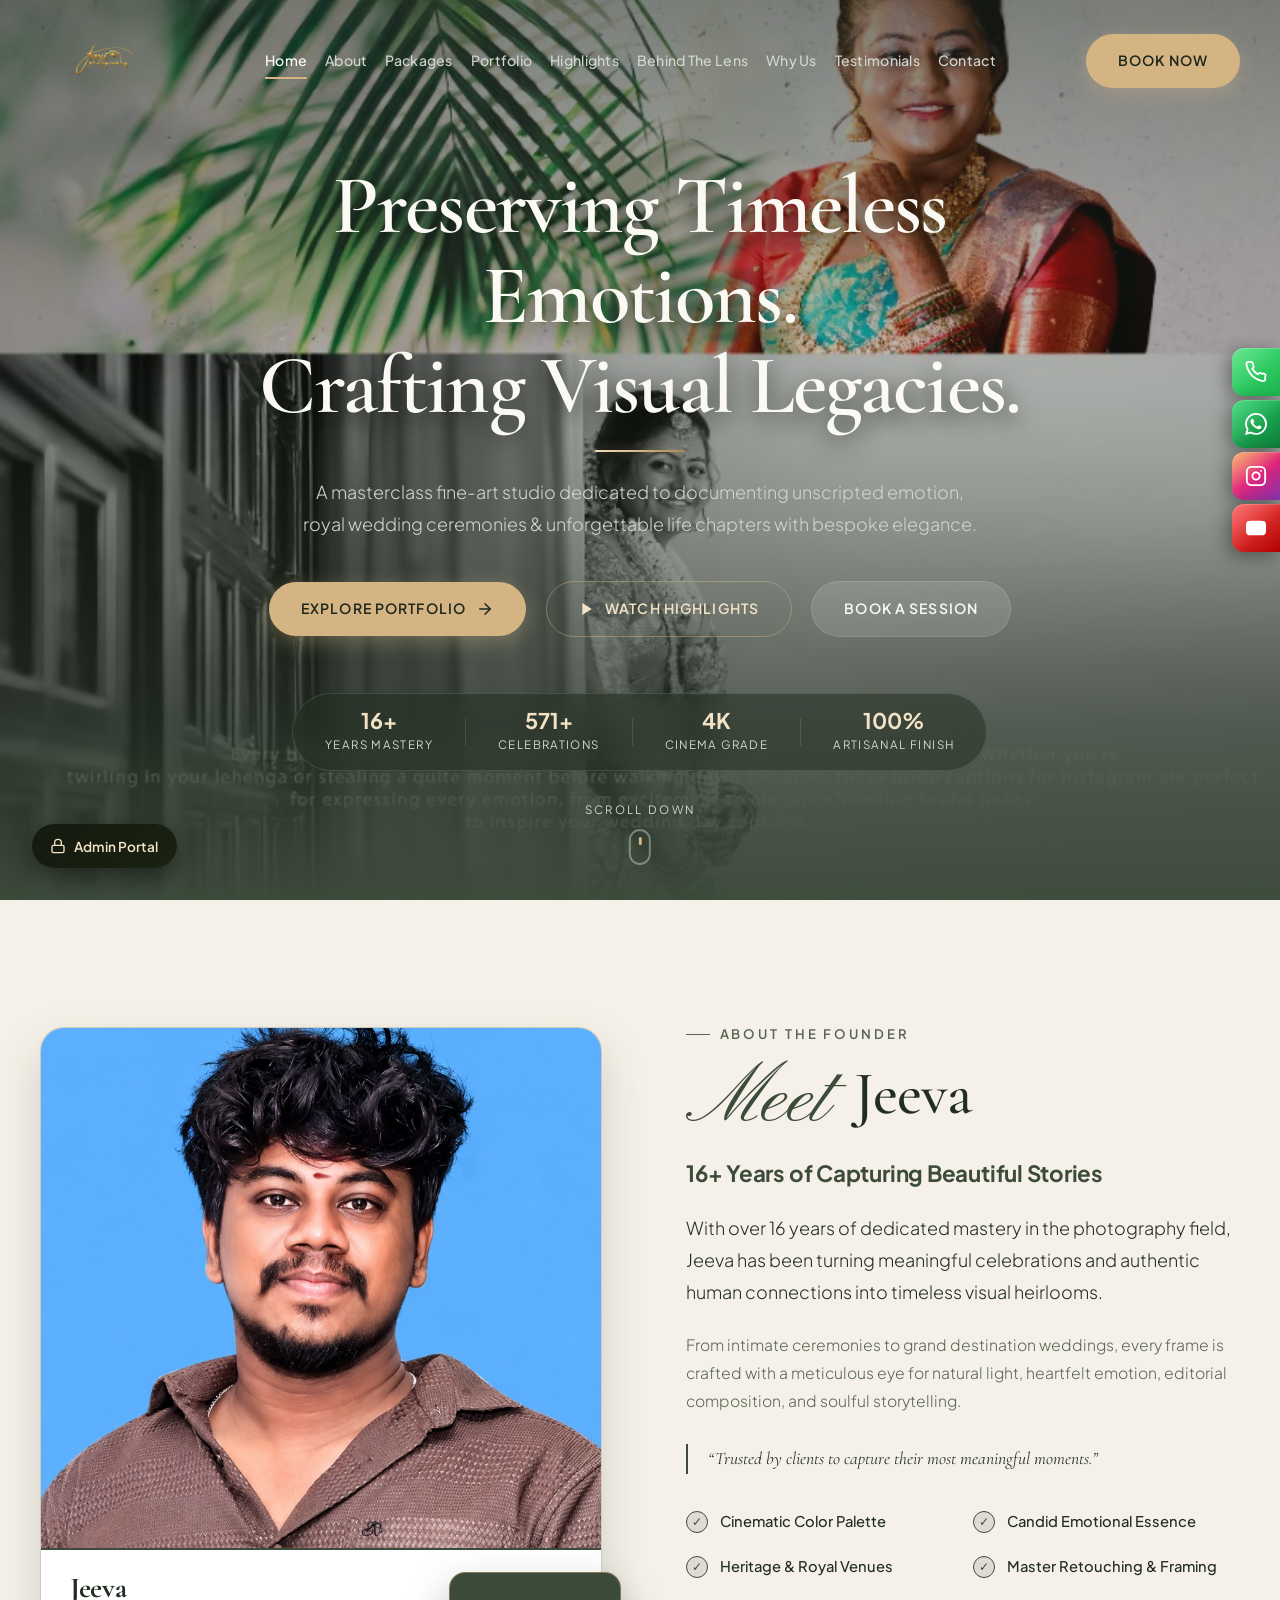
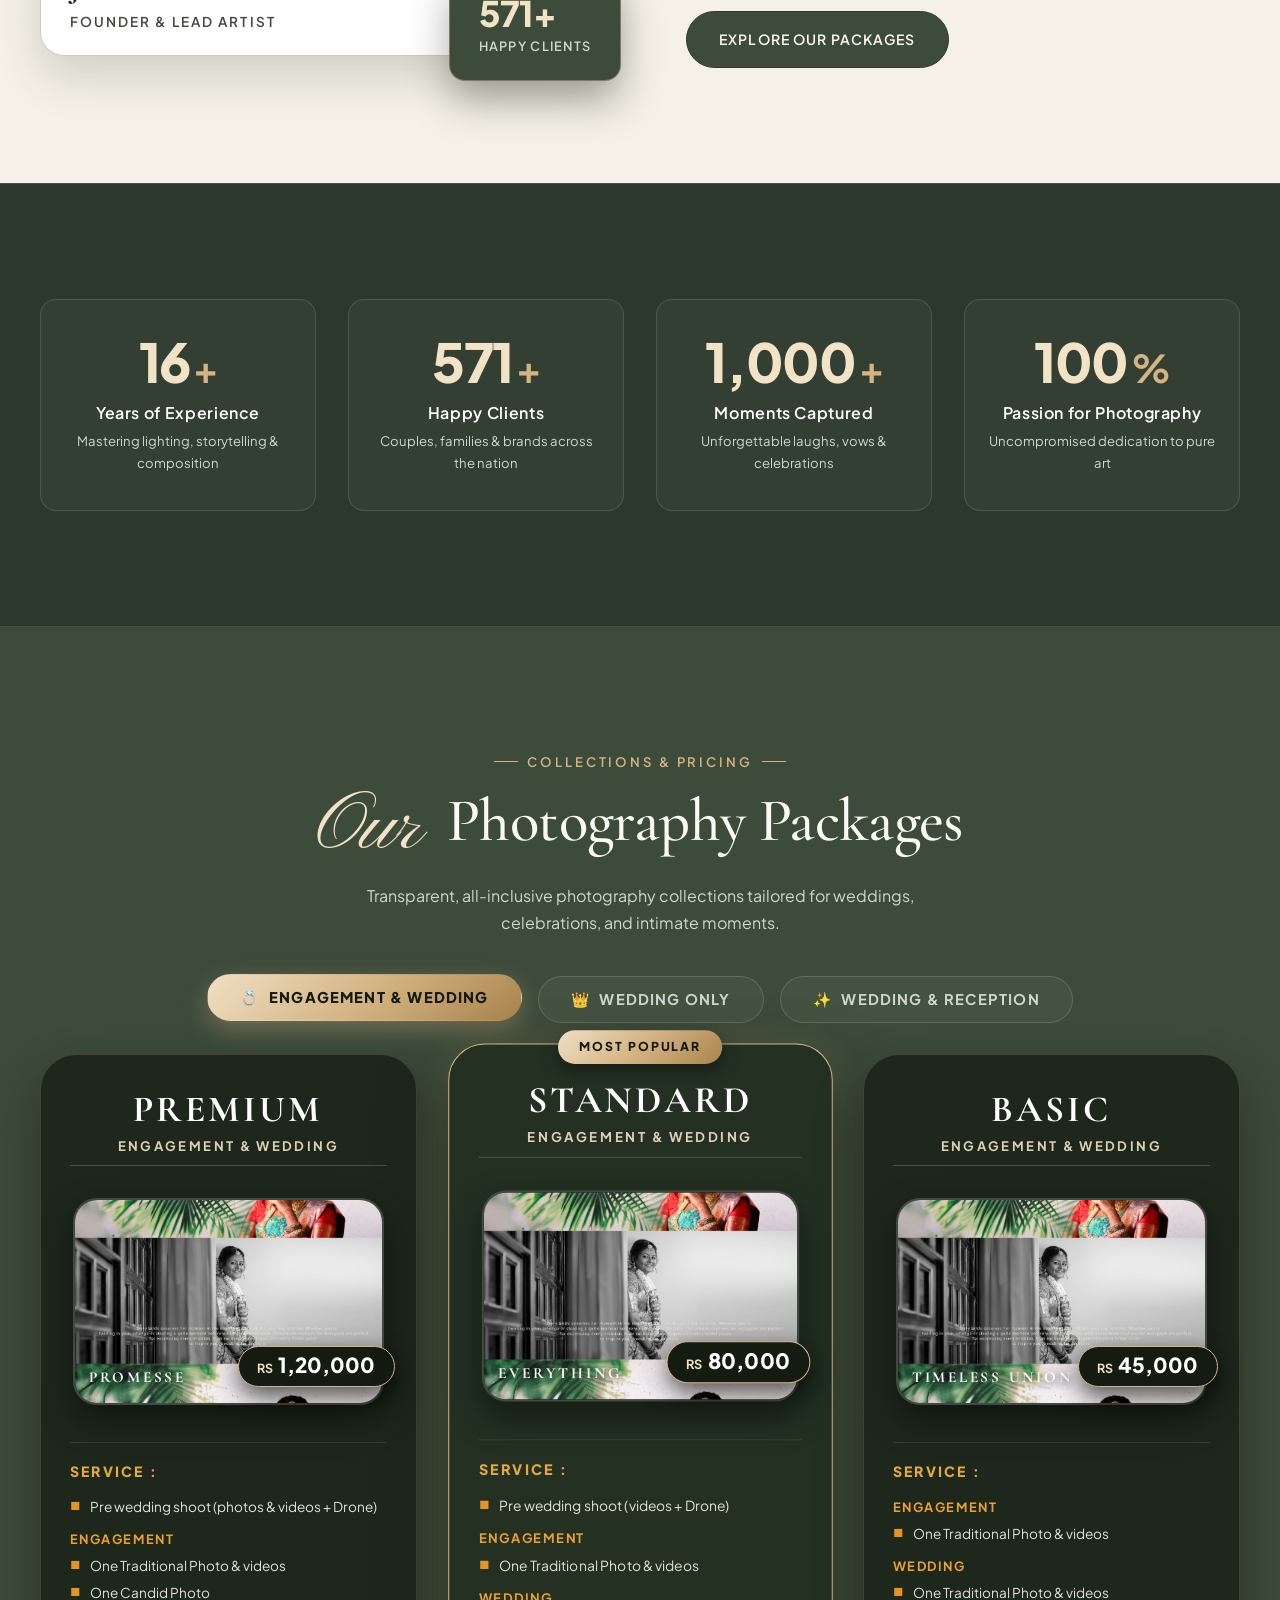
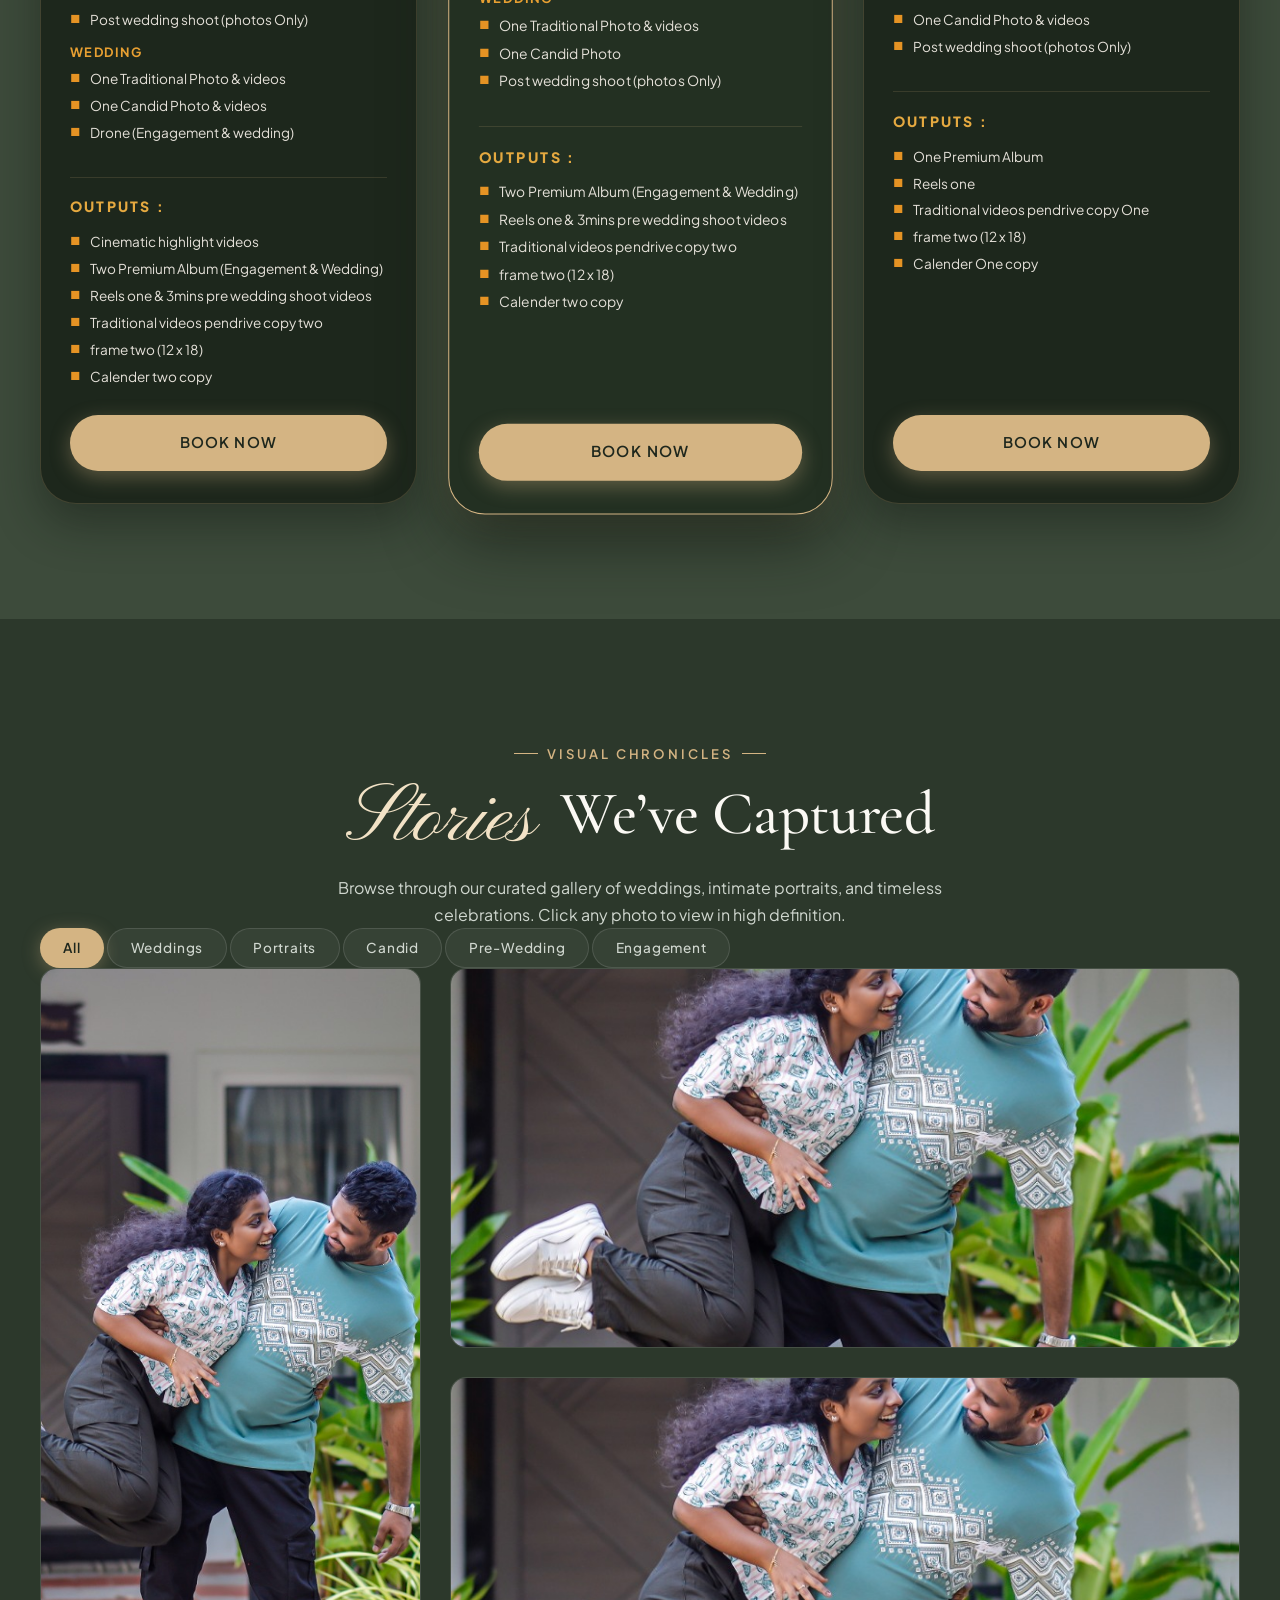
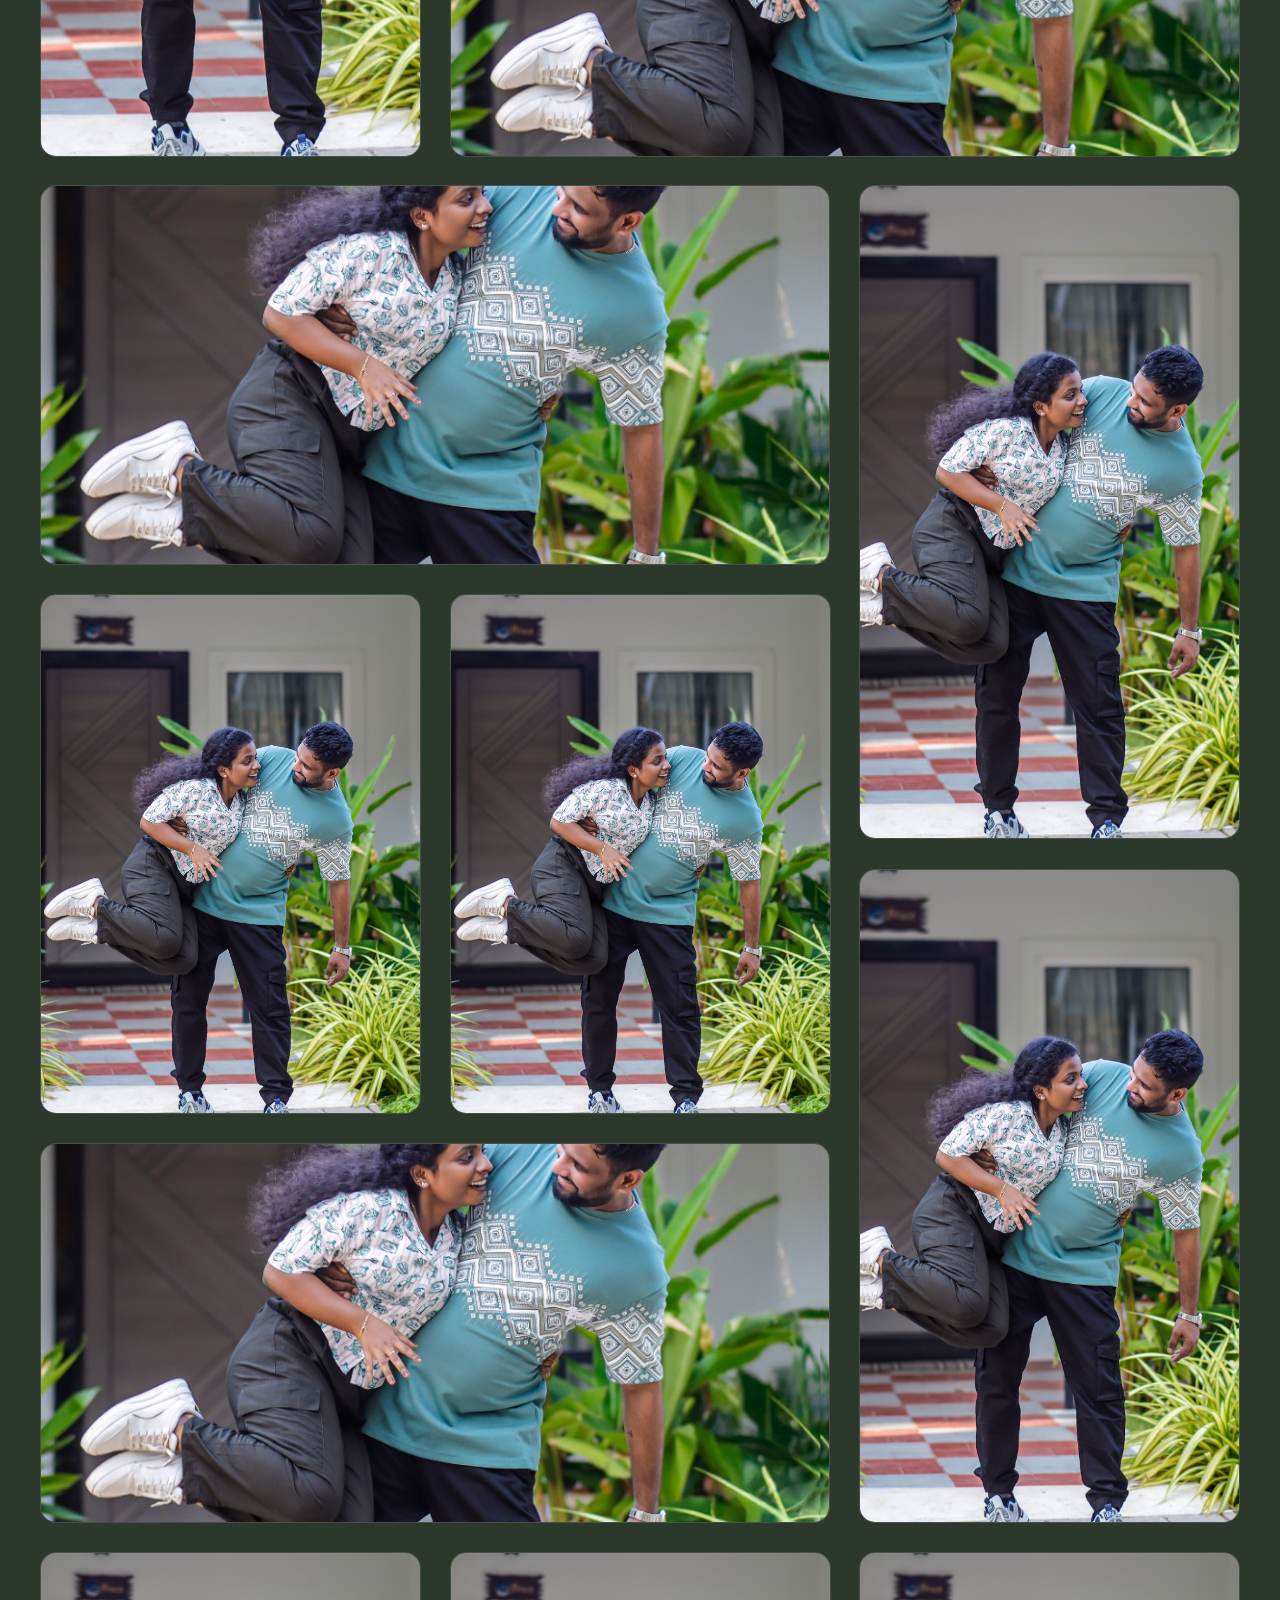
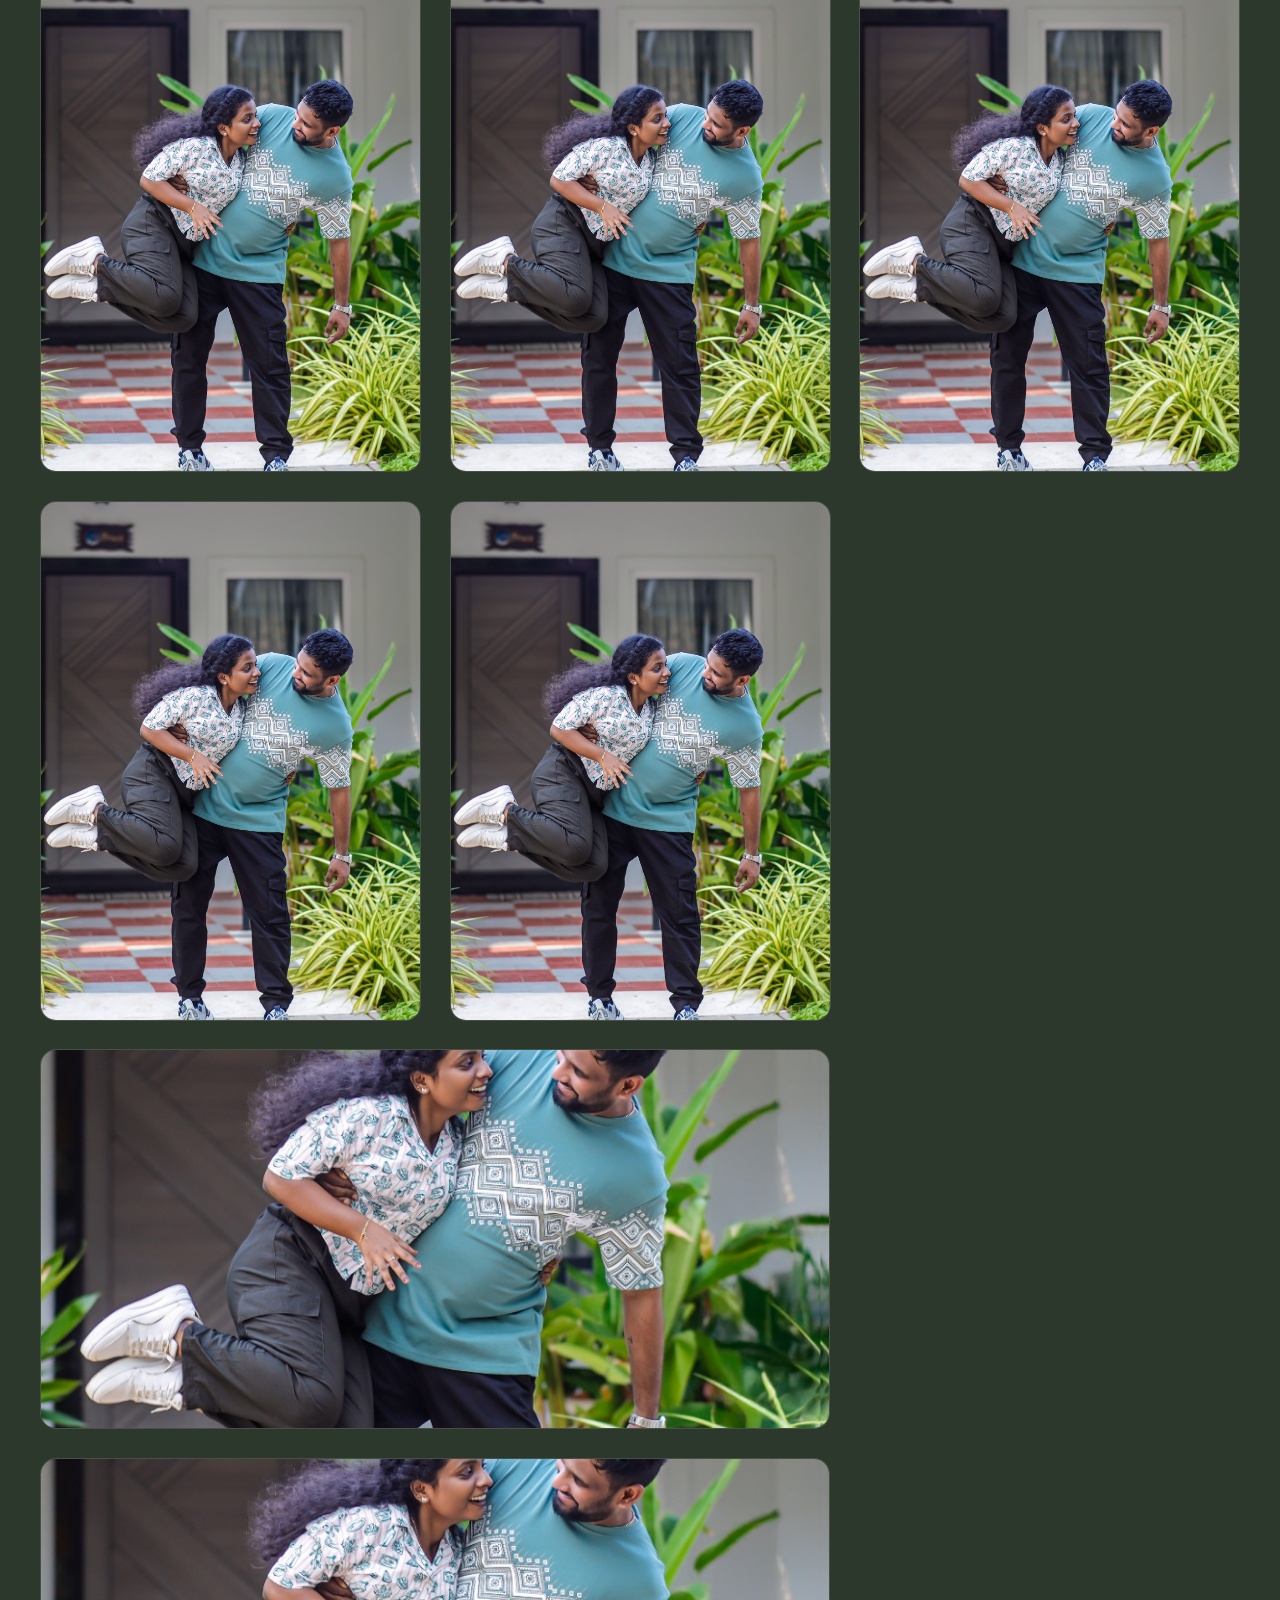
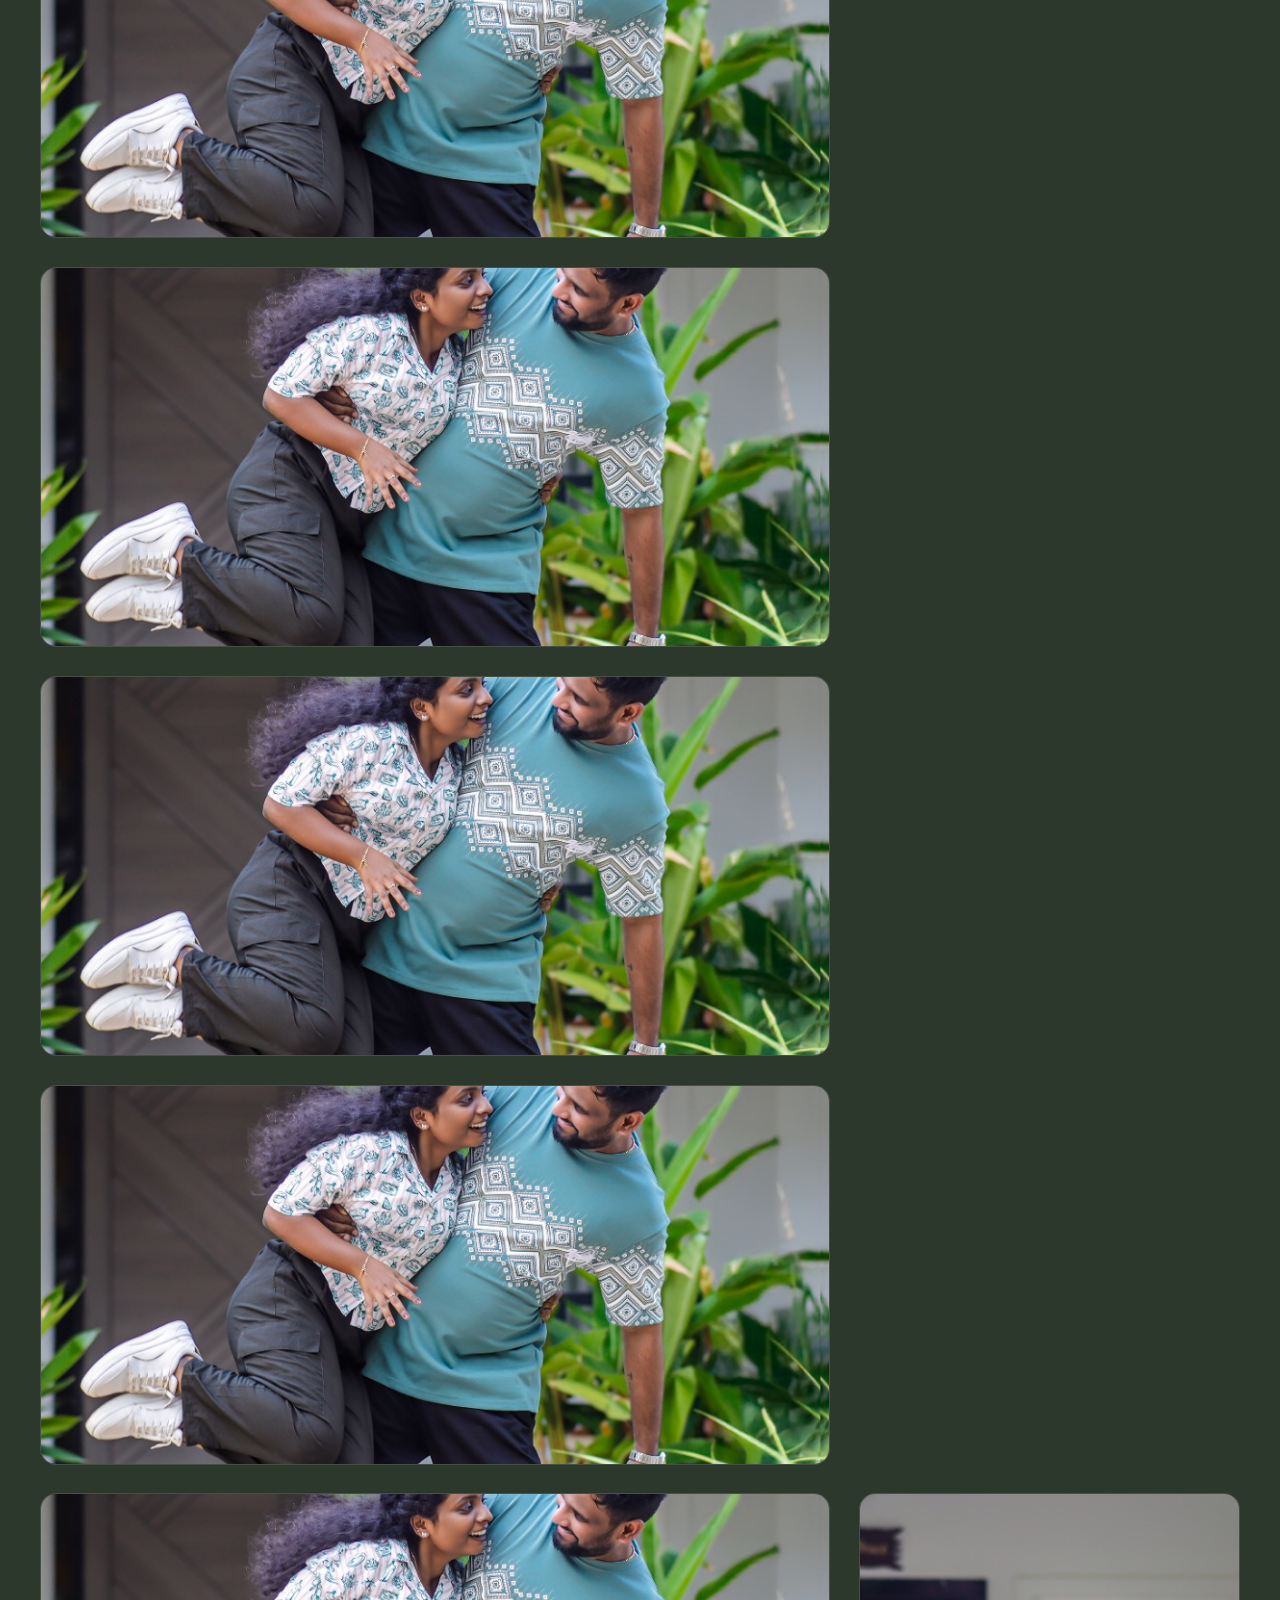
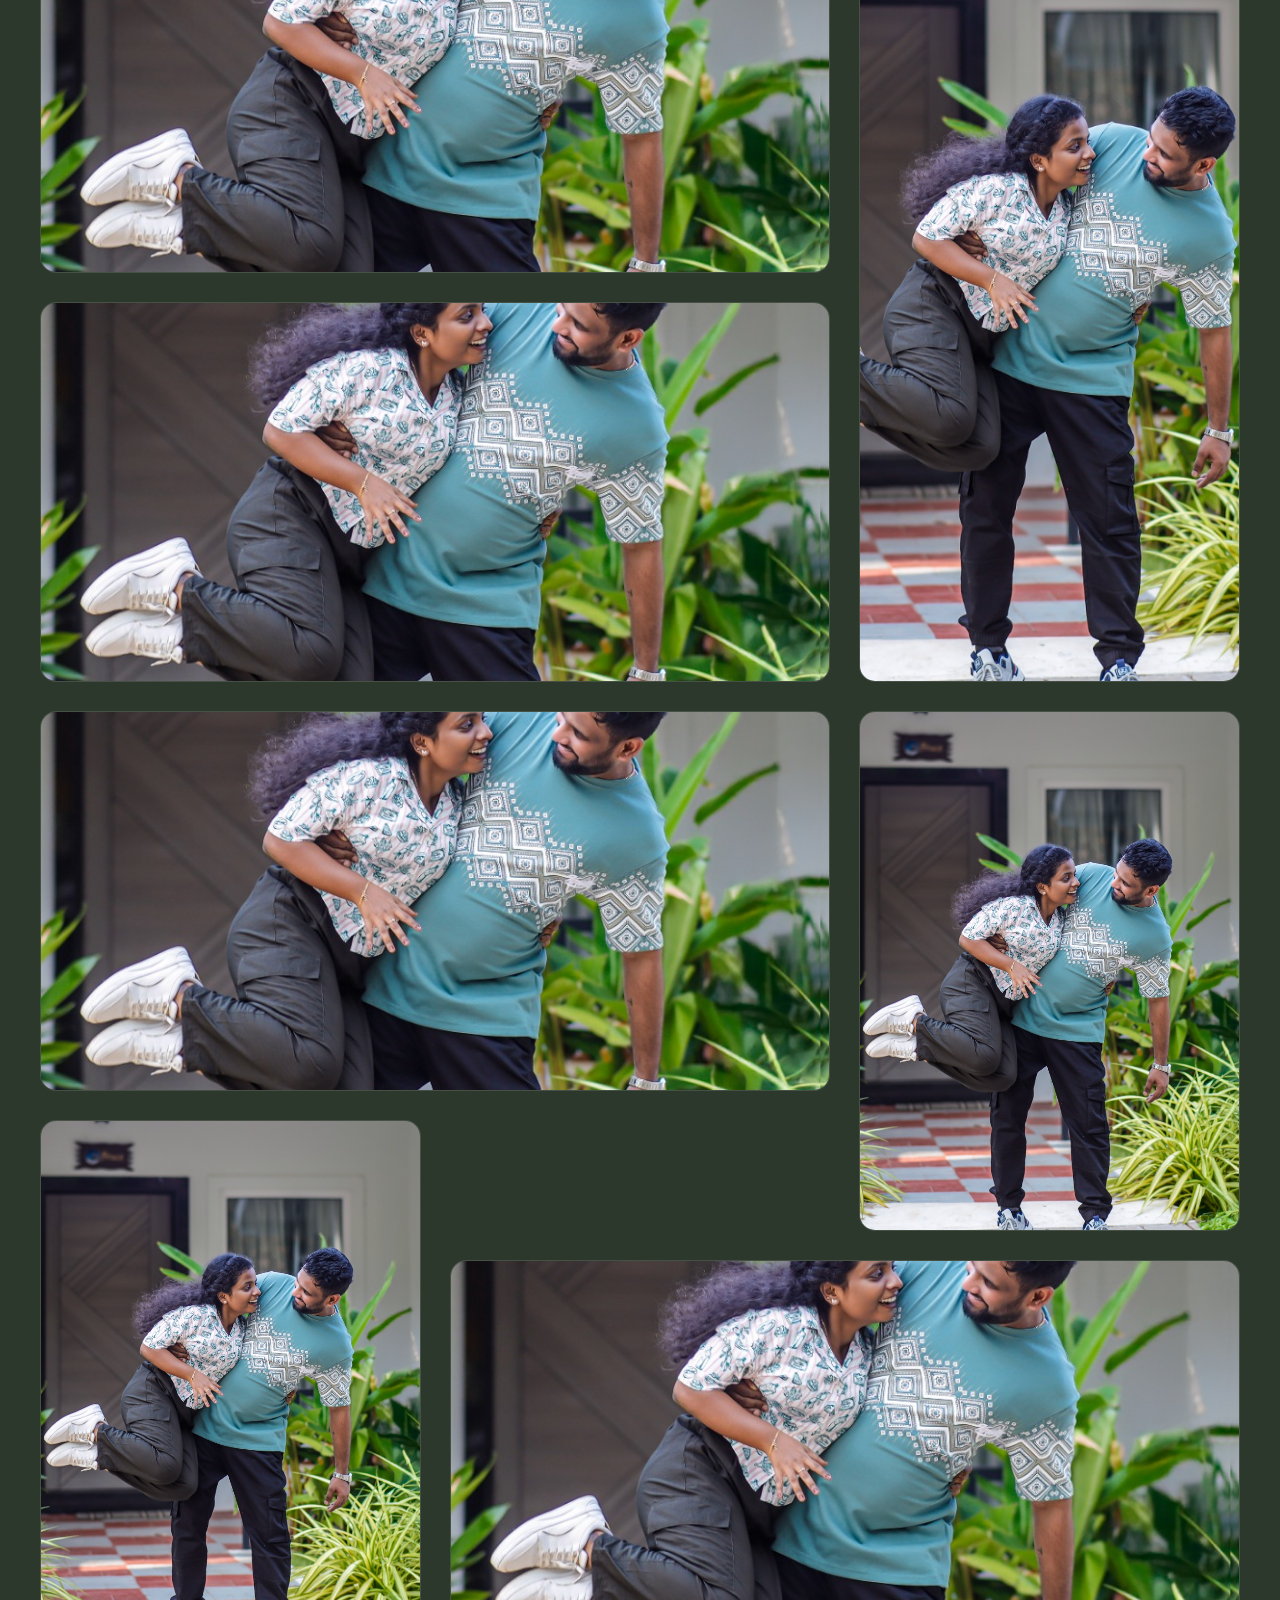
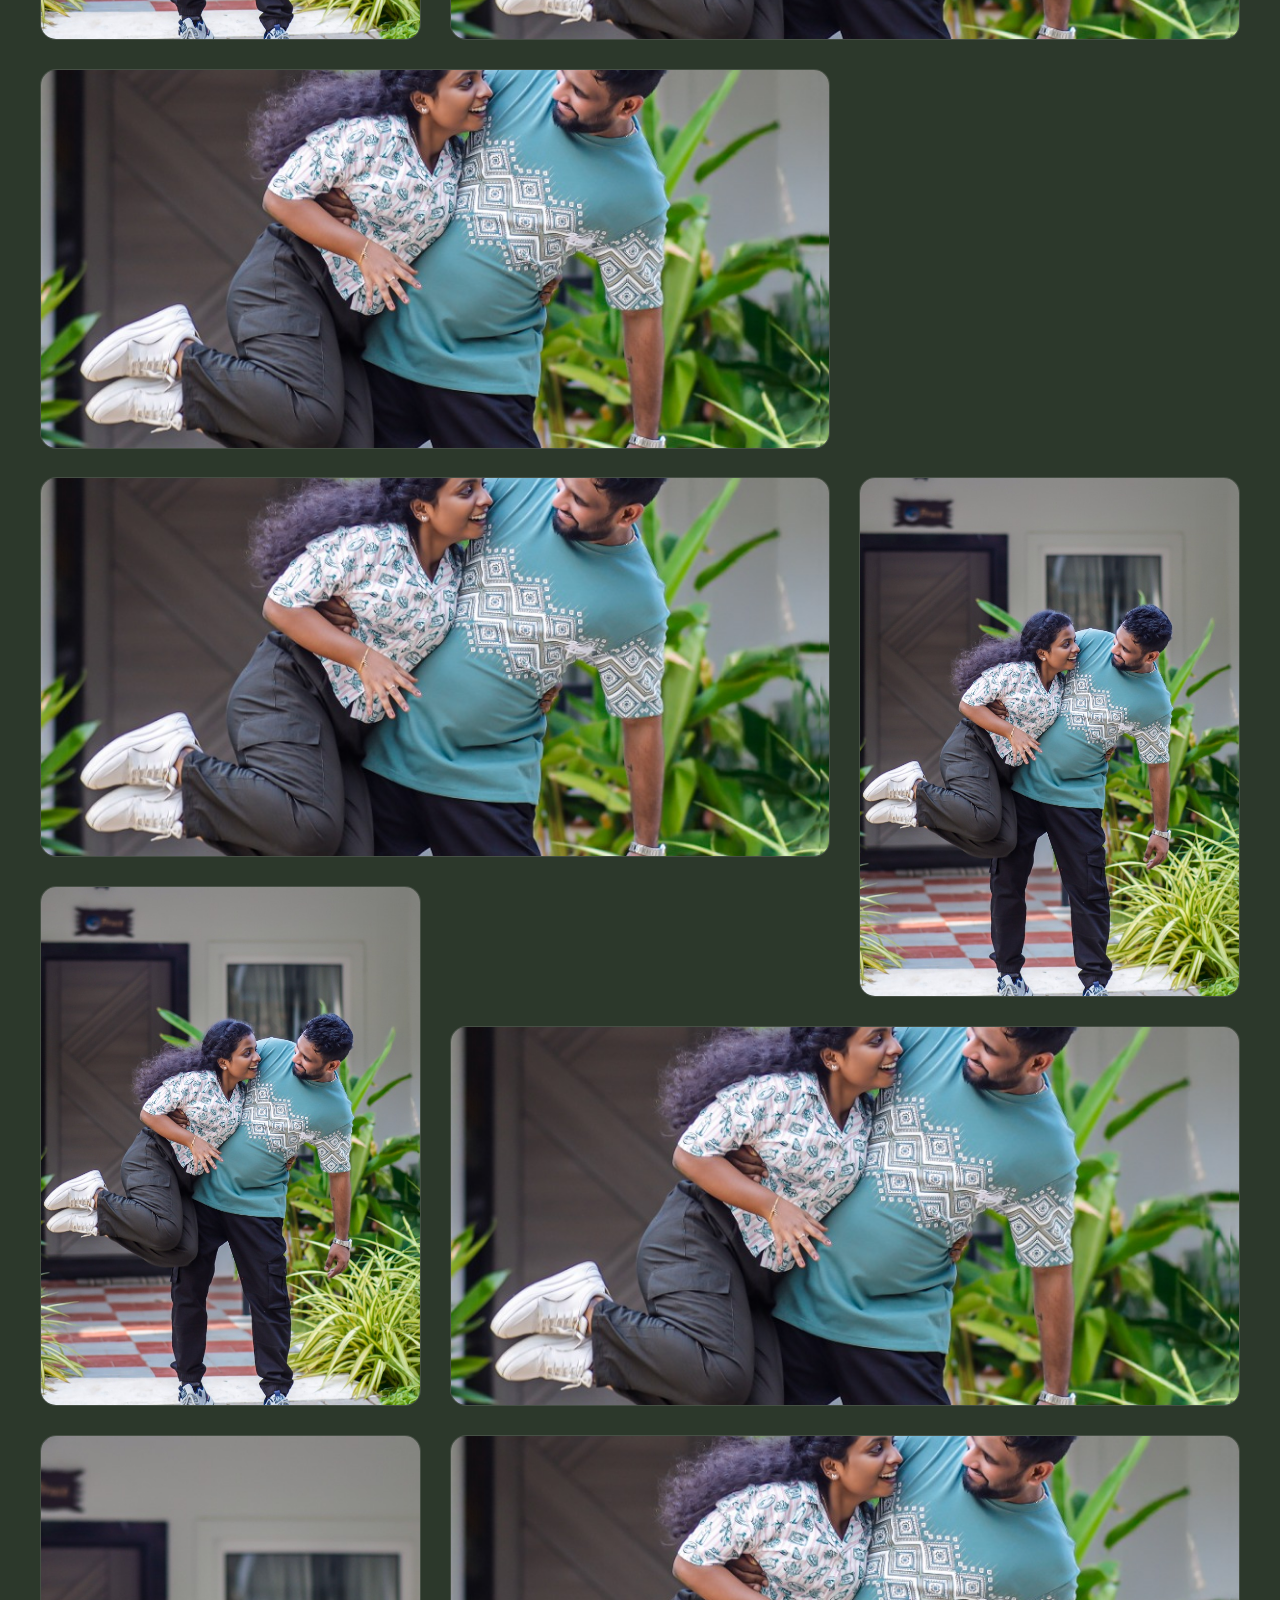
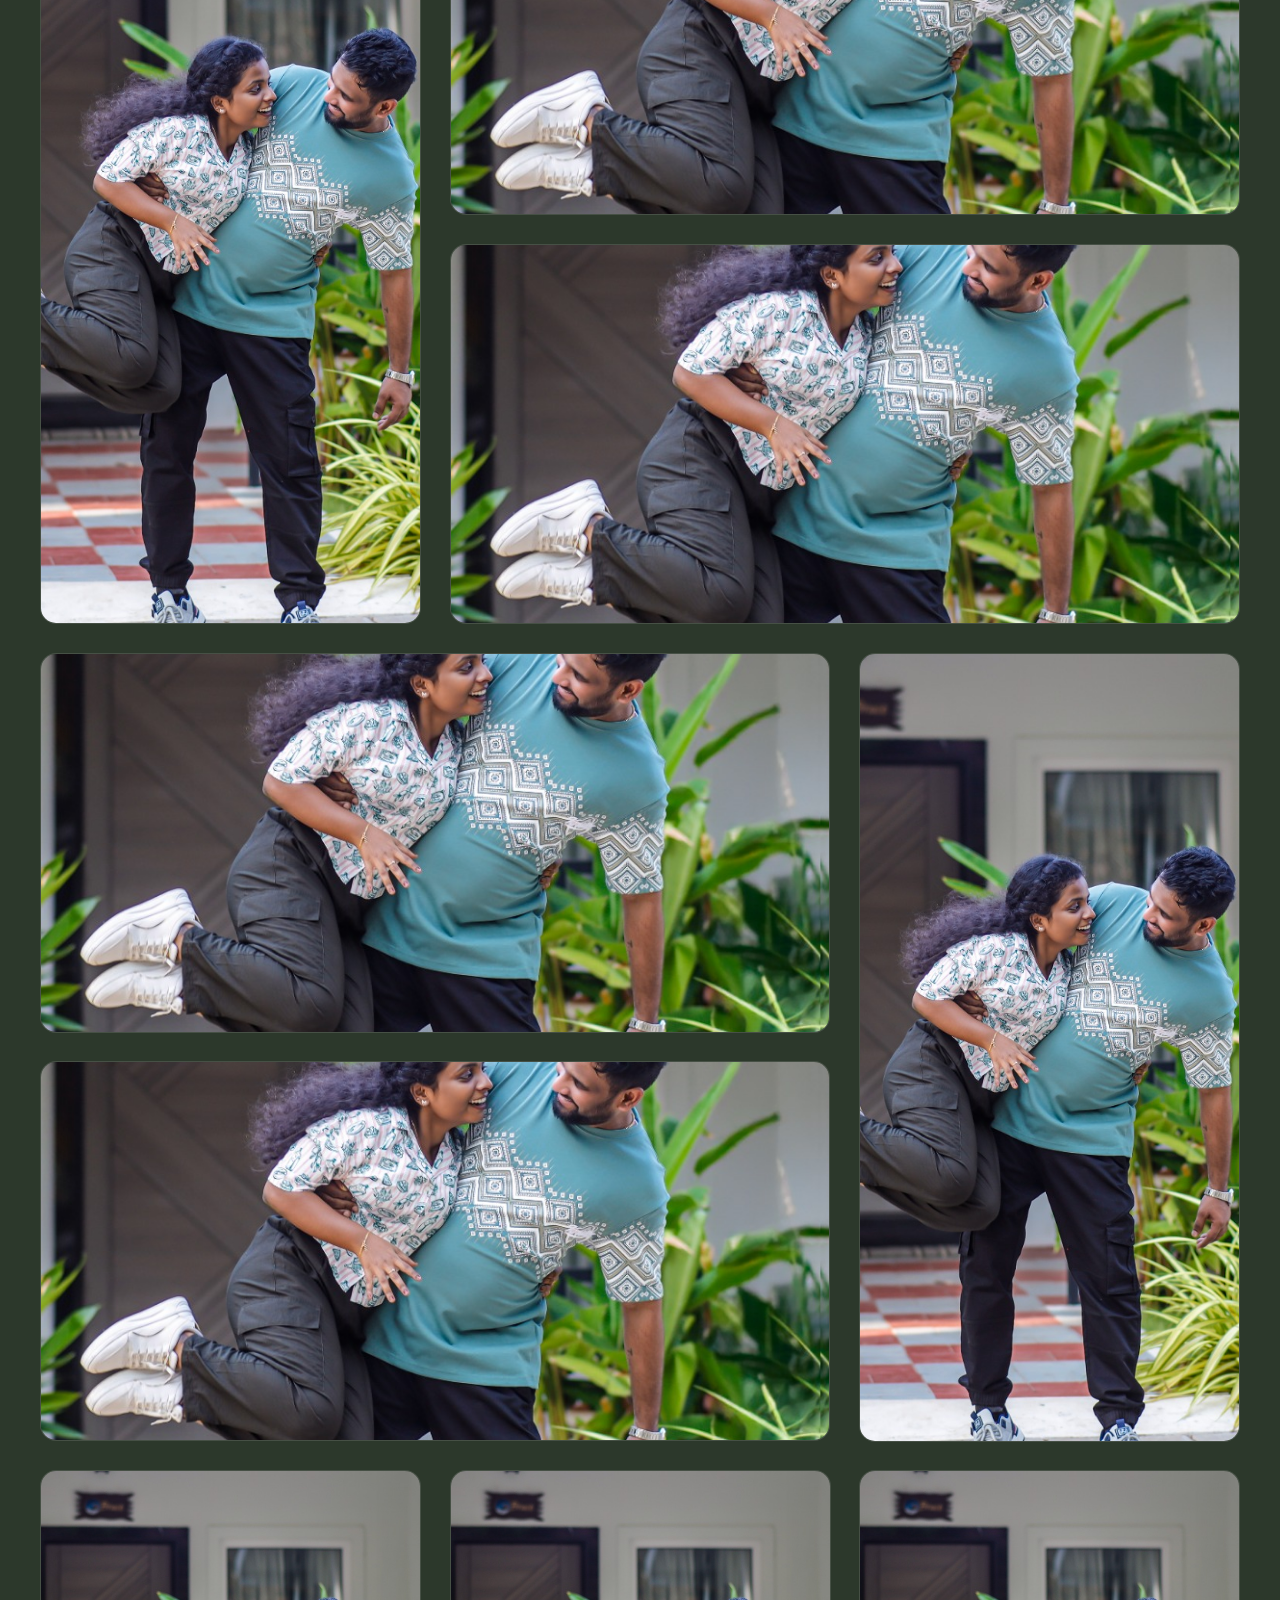
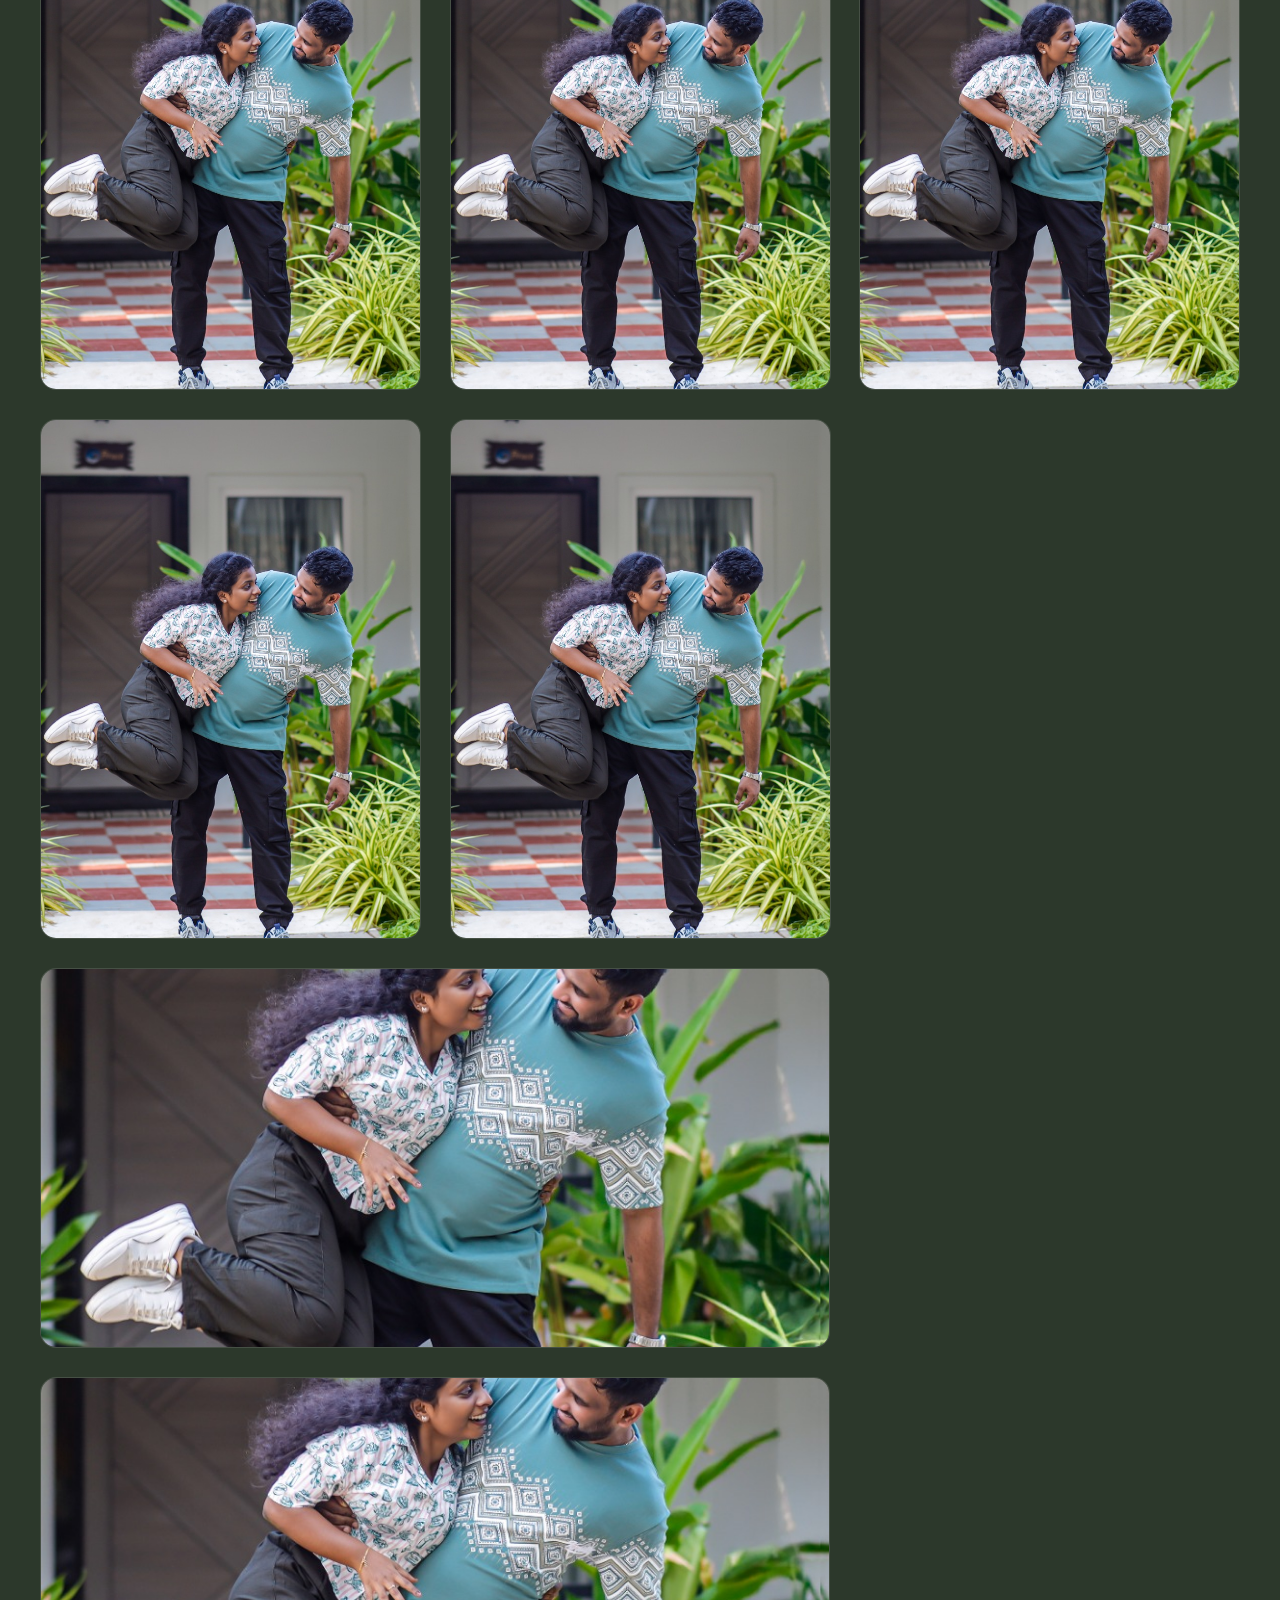
==== commit b2596ec7: "Add files via upload" ====
--- a/index.html
+++ b/index.html
@@ -16,8 +16,8 @@
   <link href="https://fonts.googleapis.com/css2?family=Cormorant+Garamond:ital,wght@0,400;0,500;0,600;0,700;1,400;1,600;1,700&family=Playfair+Display:ital,wght@0,400;0,600;0,700;1,400;1,600&family=Pinyon+Script&family=Plus+Jakarta+Sans:wght@300;400;500;600;700&display=swap" rel="stylesheet" />
 
   <!-- Stylesheets -->
-  <link rel="stylesheet" href="css/animations.css" />
-  <link rel="stylesheet" href="css/style.css" />
+  <link rel="stylesheet" href="css/animations.css?v=2.5" />
+  <link rel="stylesheet" href="css/style.css?v=2.5" />
 </head>
 <body>
 
@@ -1492,10 +1492,10 @@
   </div>
 
   <!-- Scripts -->
-  <script src="js/portfolio-data.js"></script>
-  <script src="js/video-data.js"></script>
-  <script src="js/db-sync.js"></script>
-  <script src="js/lightbox.js"></script>
-  <script src="js/main.js"></script>
+  <script src="js/portfolio-data.js?v=2.5"></script>
+  <script src="js/video-data.js?v=2.5"></script>
+  <script src="js/db-sync.js?v=2.5"></script>
+  <script src="js/lightbox.js?v=2.5"></script>
+  <script src="js/main.js?v=2.5"></script>
 </body>
 </html>
